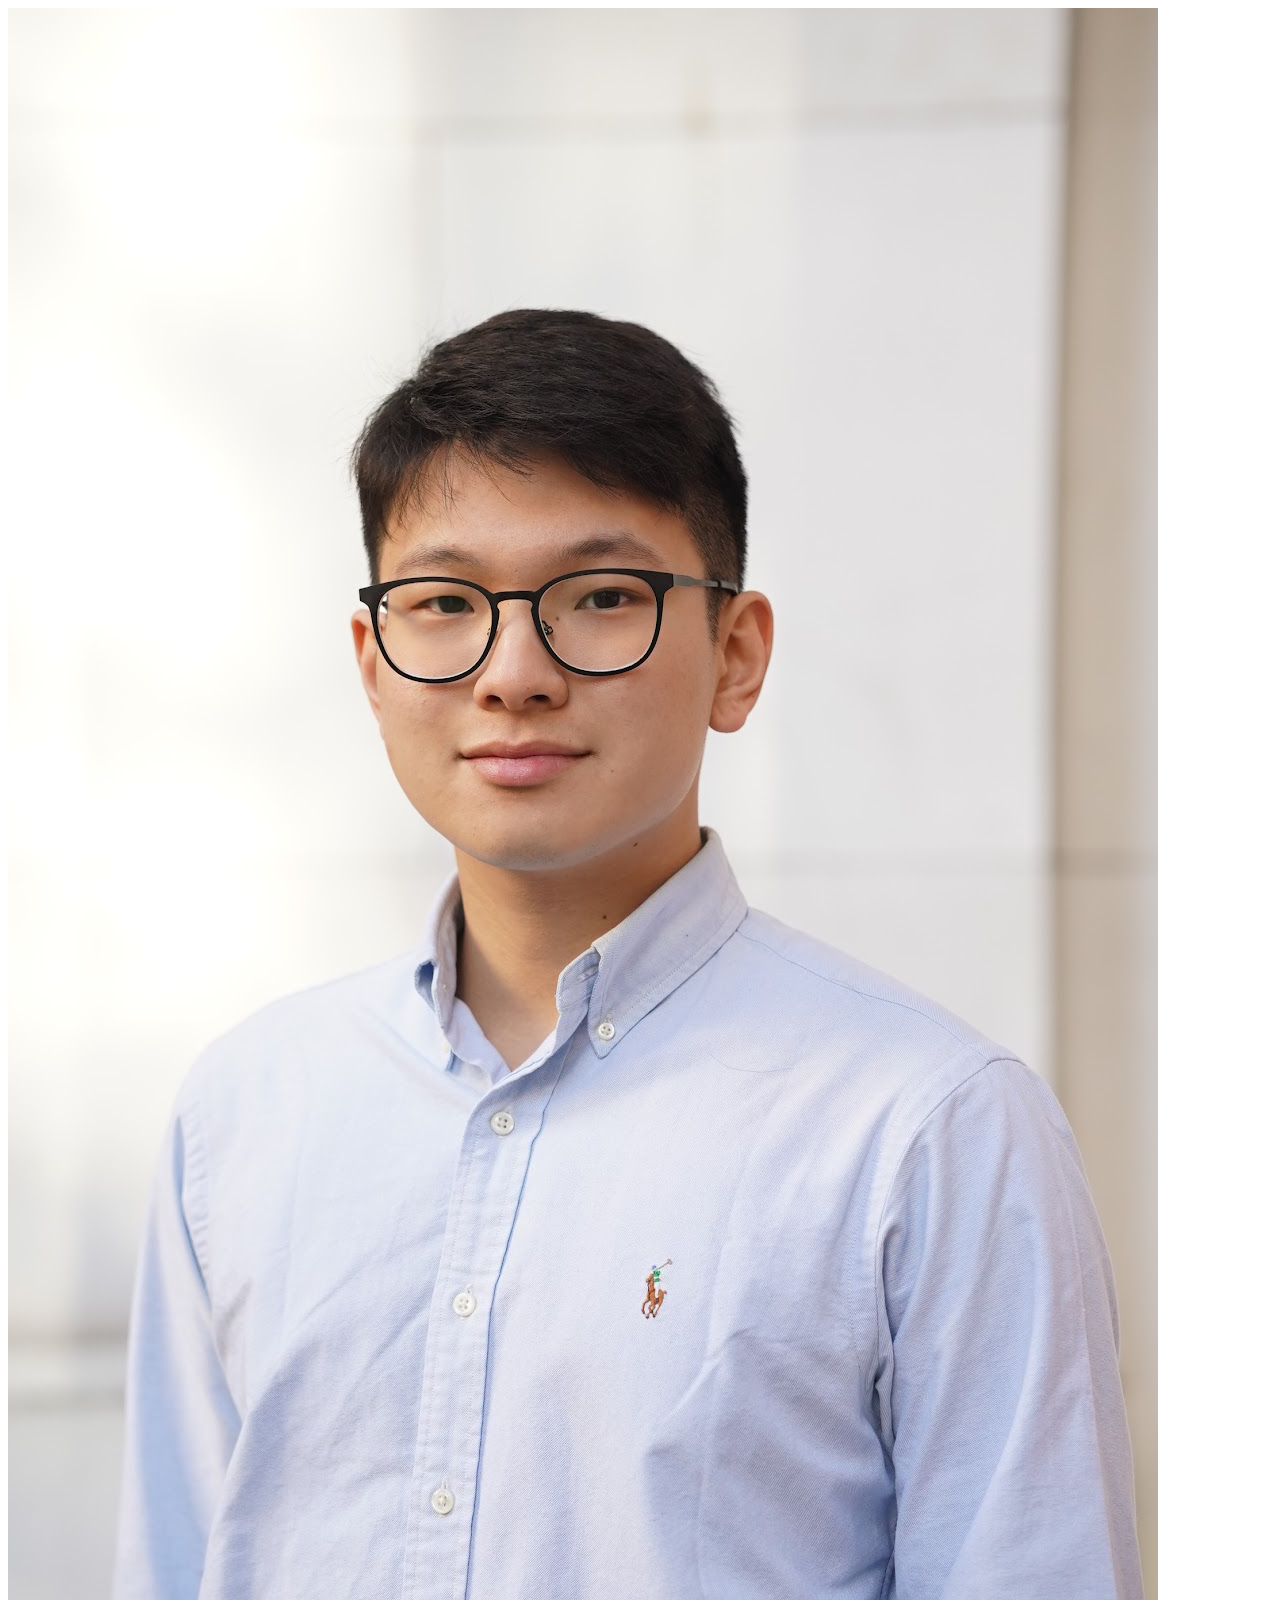
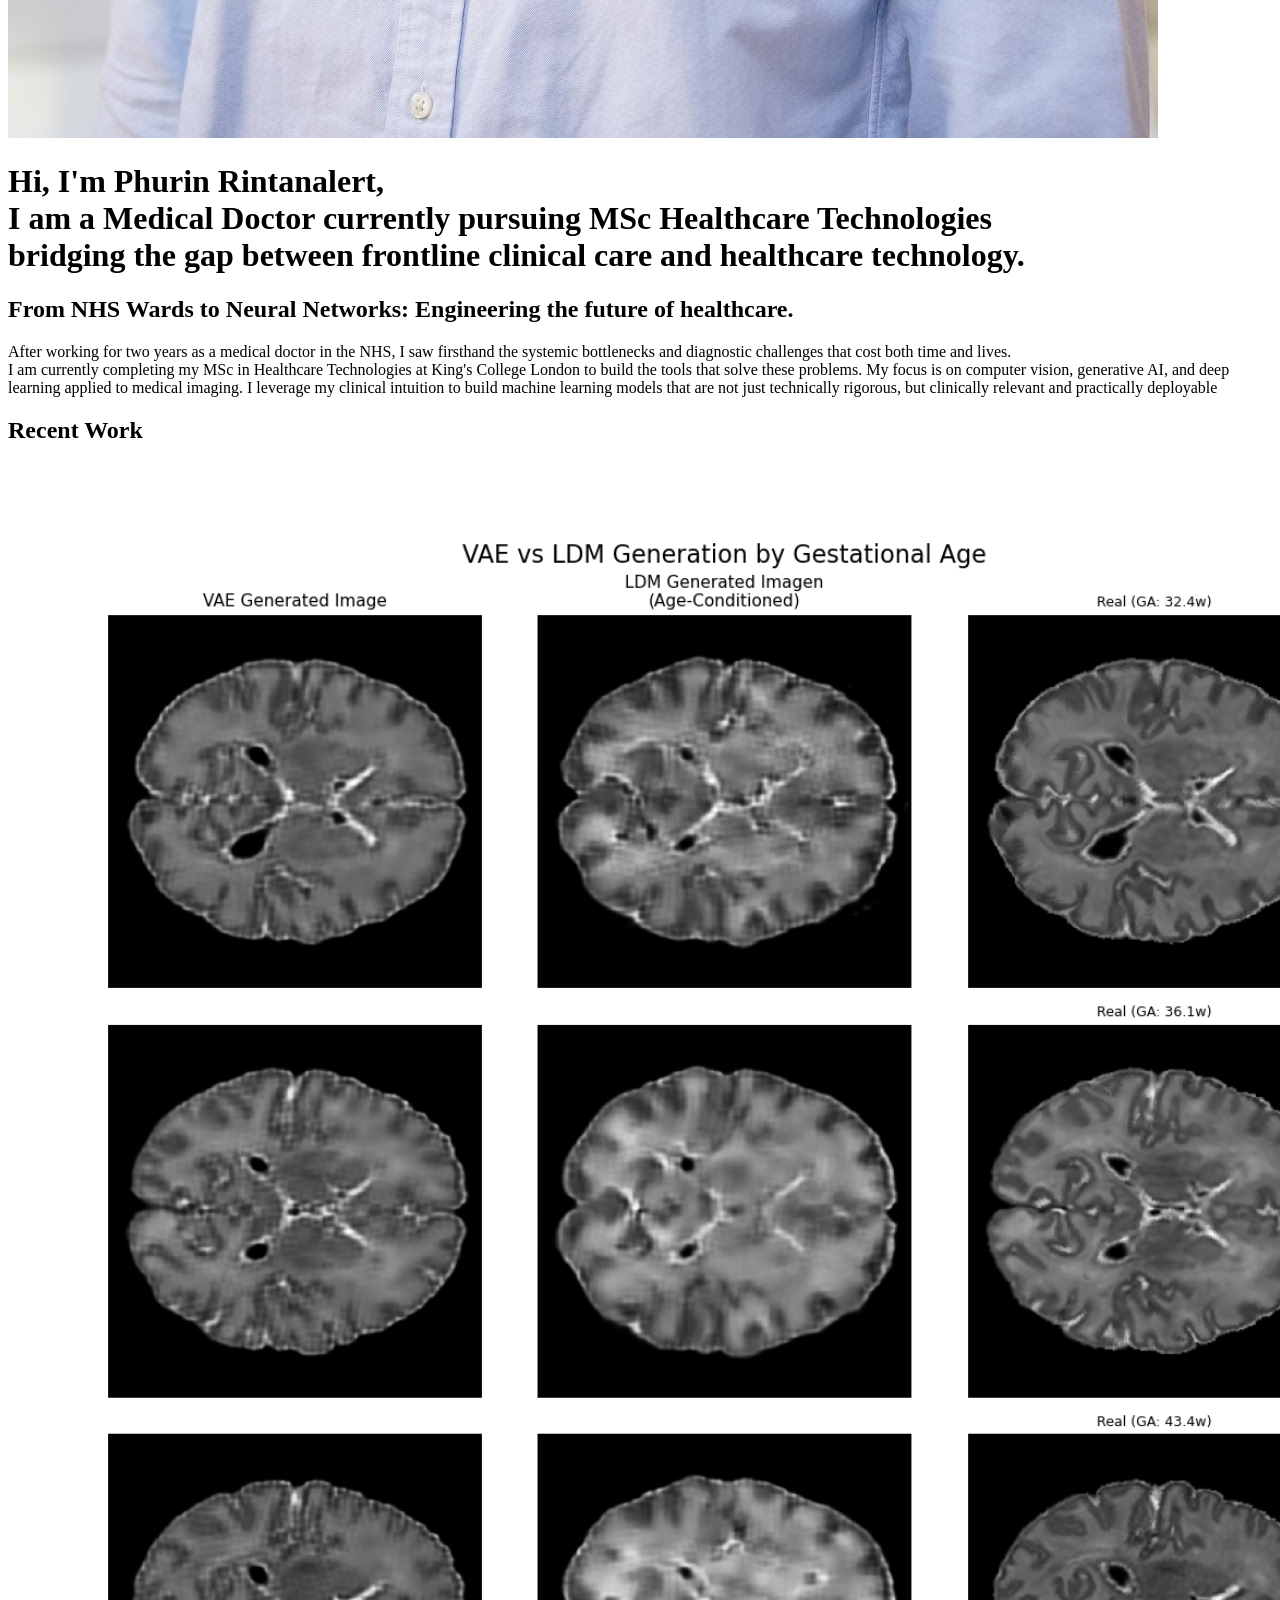
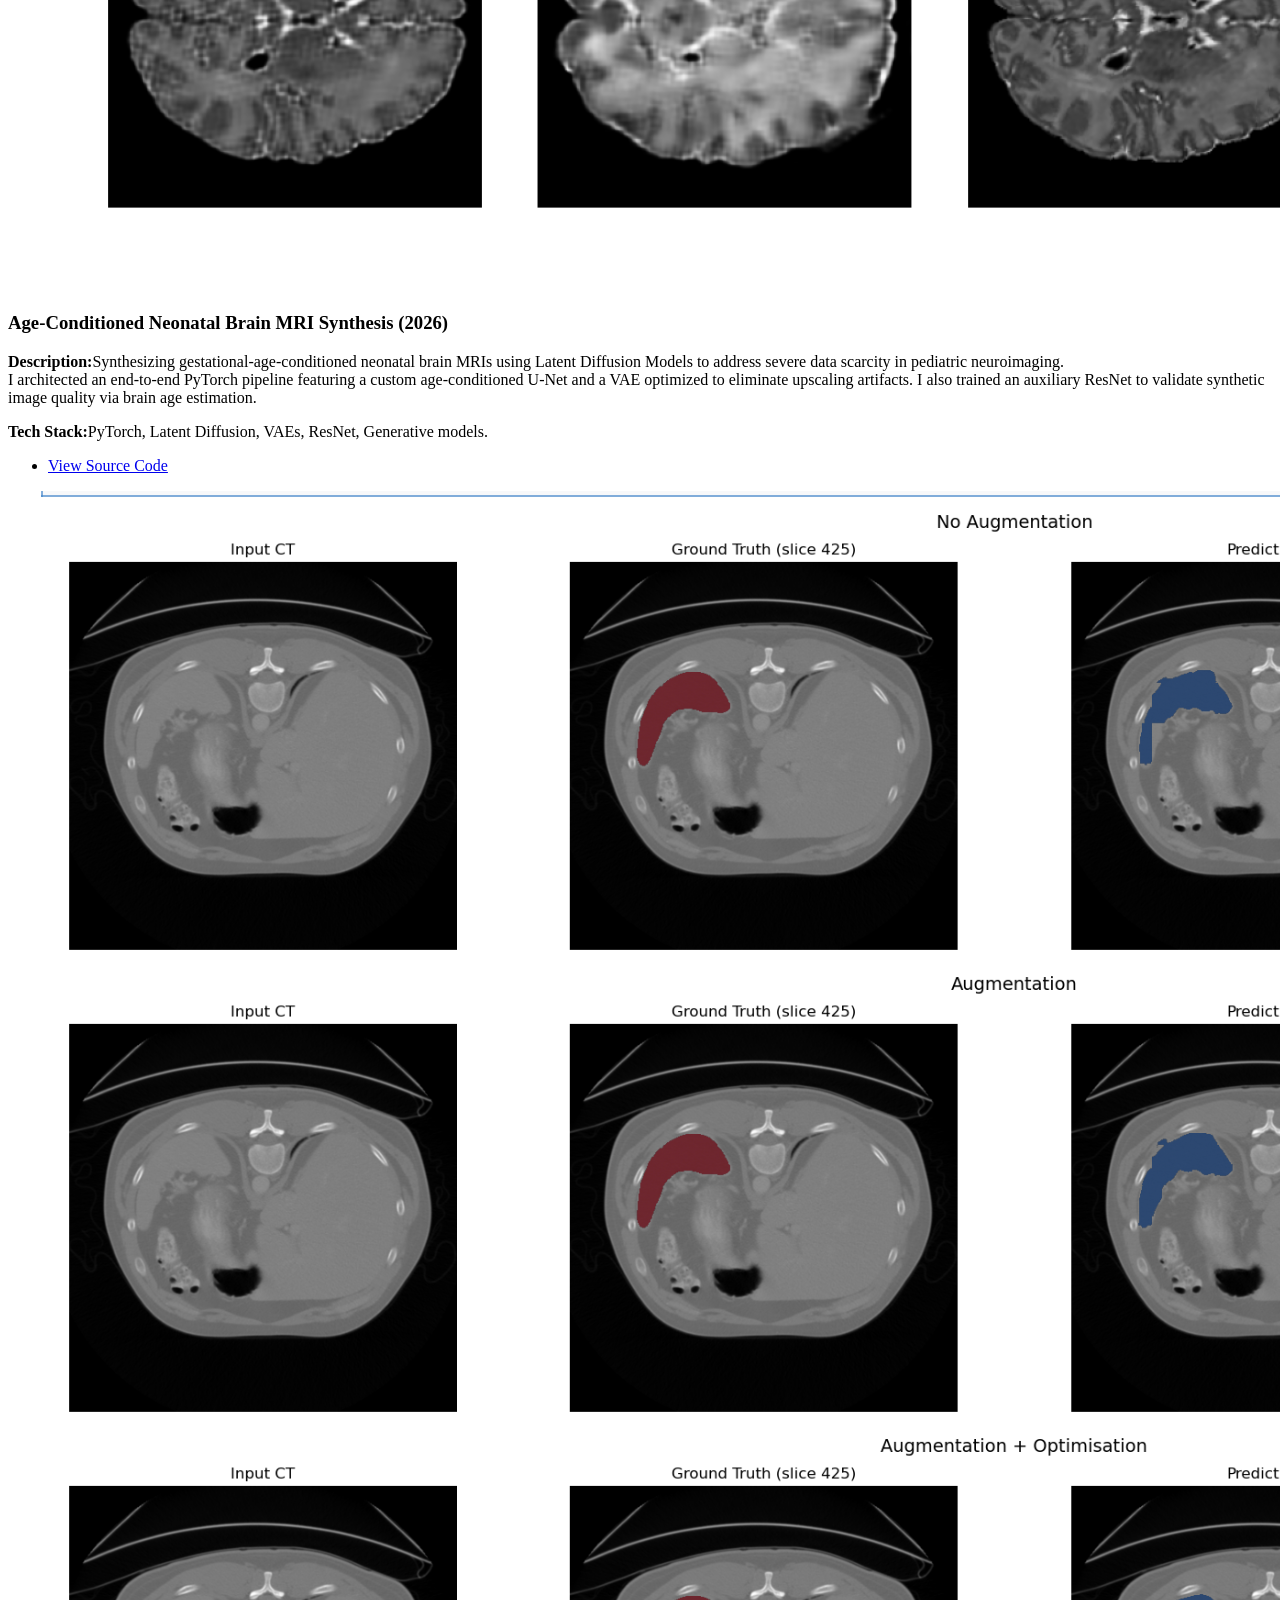
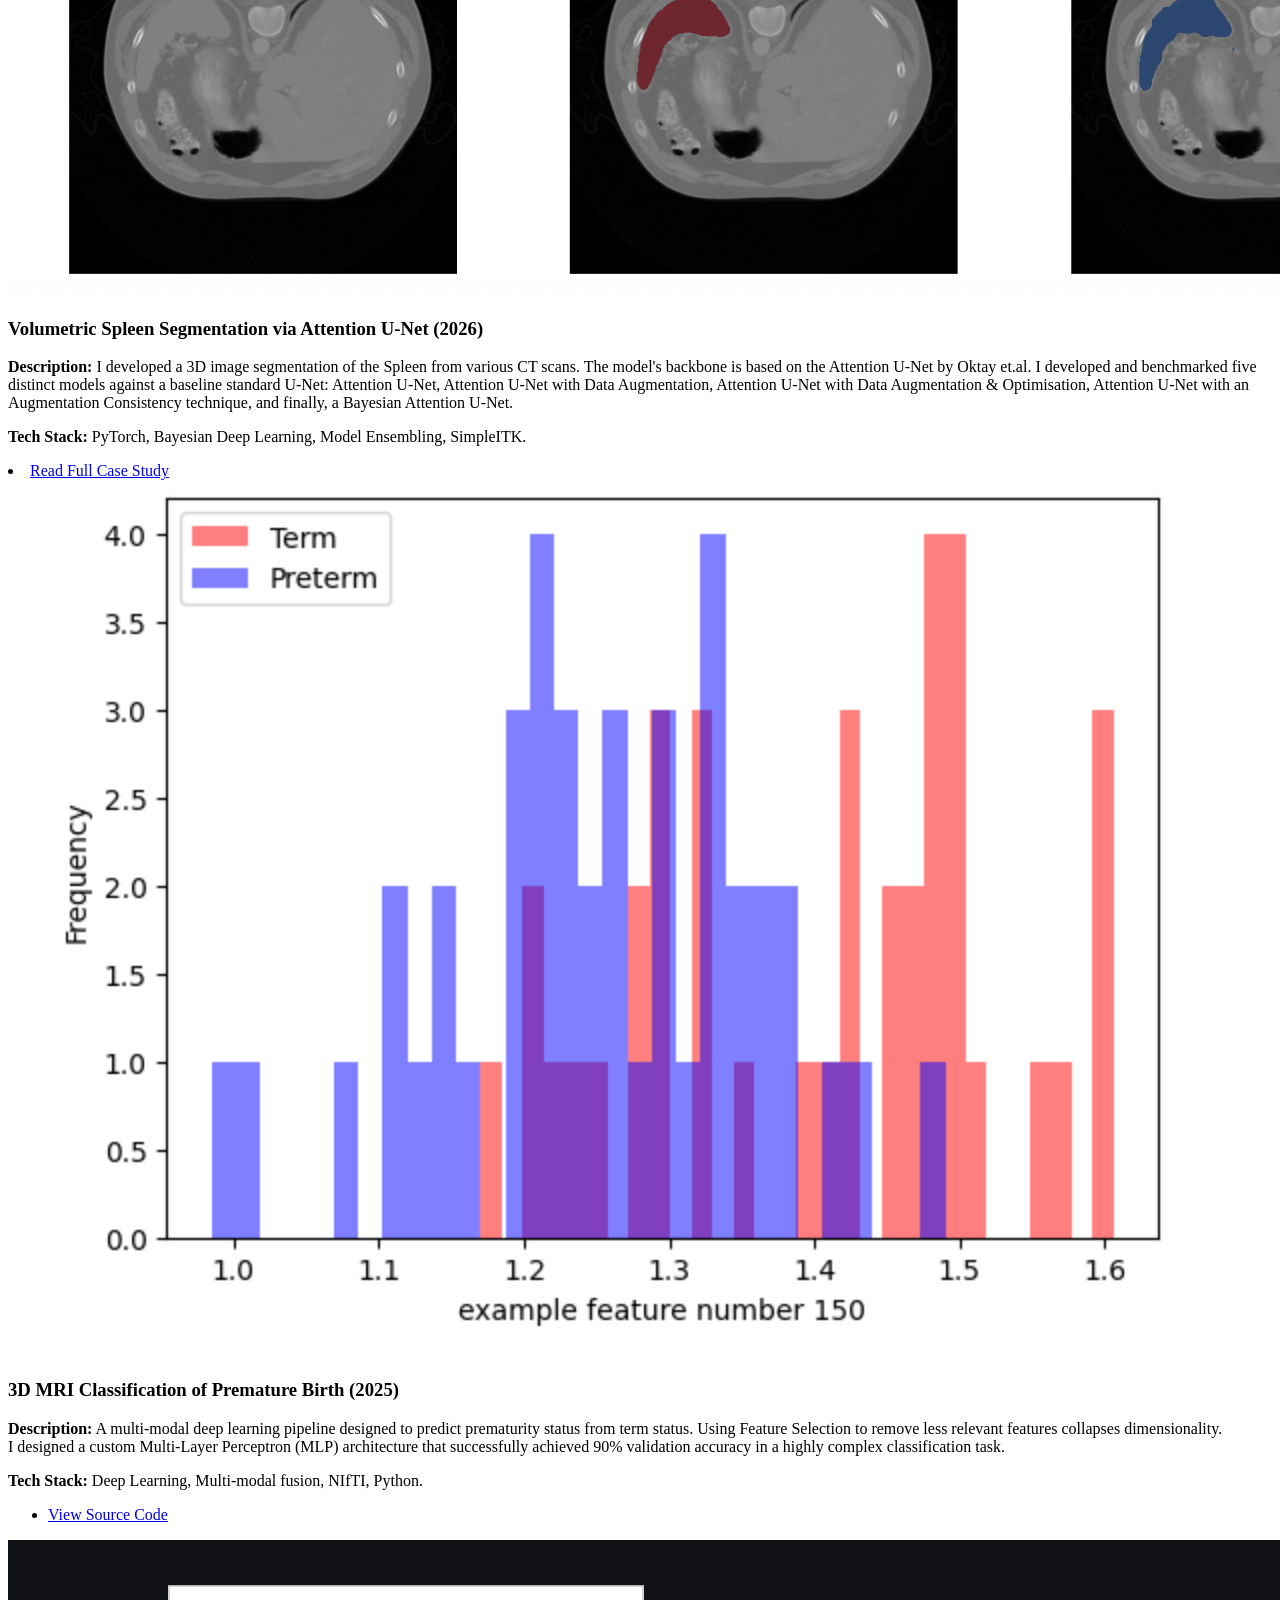
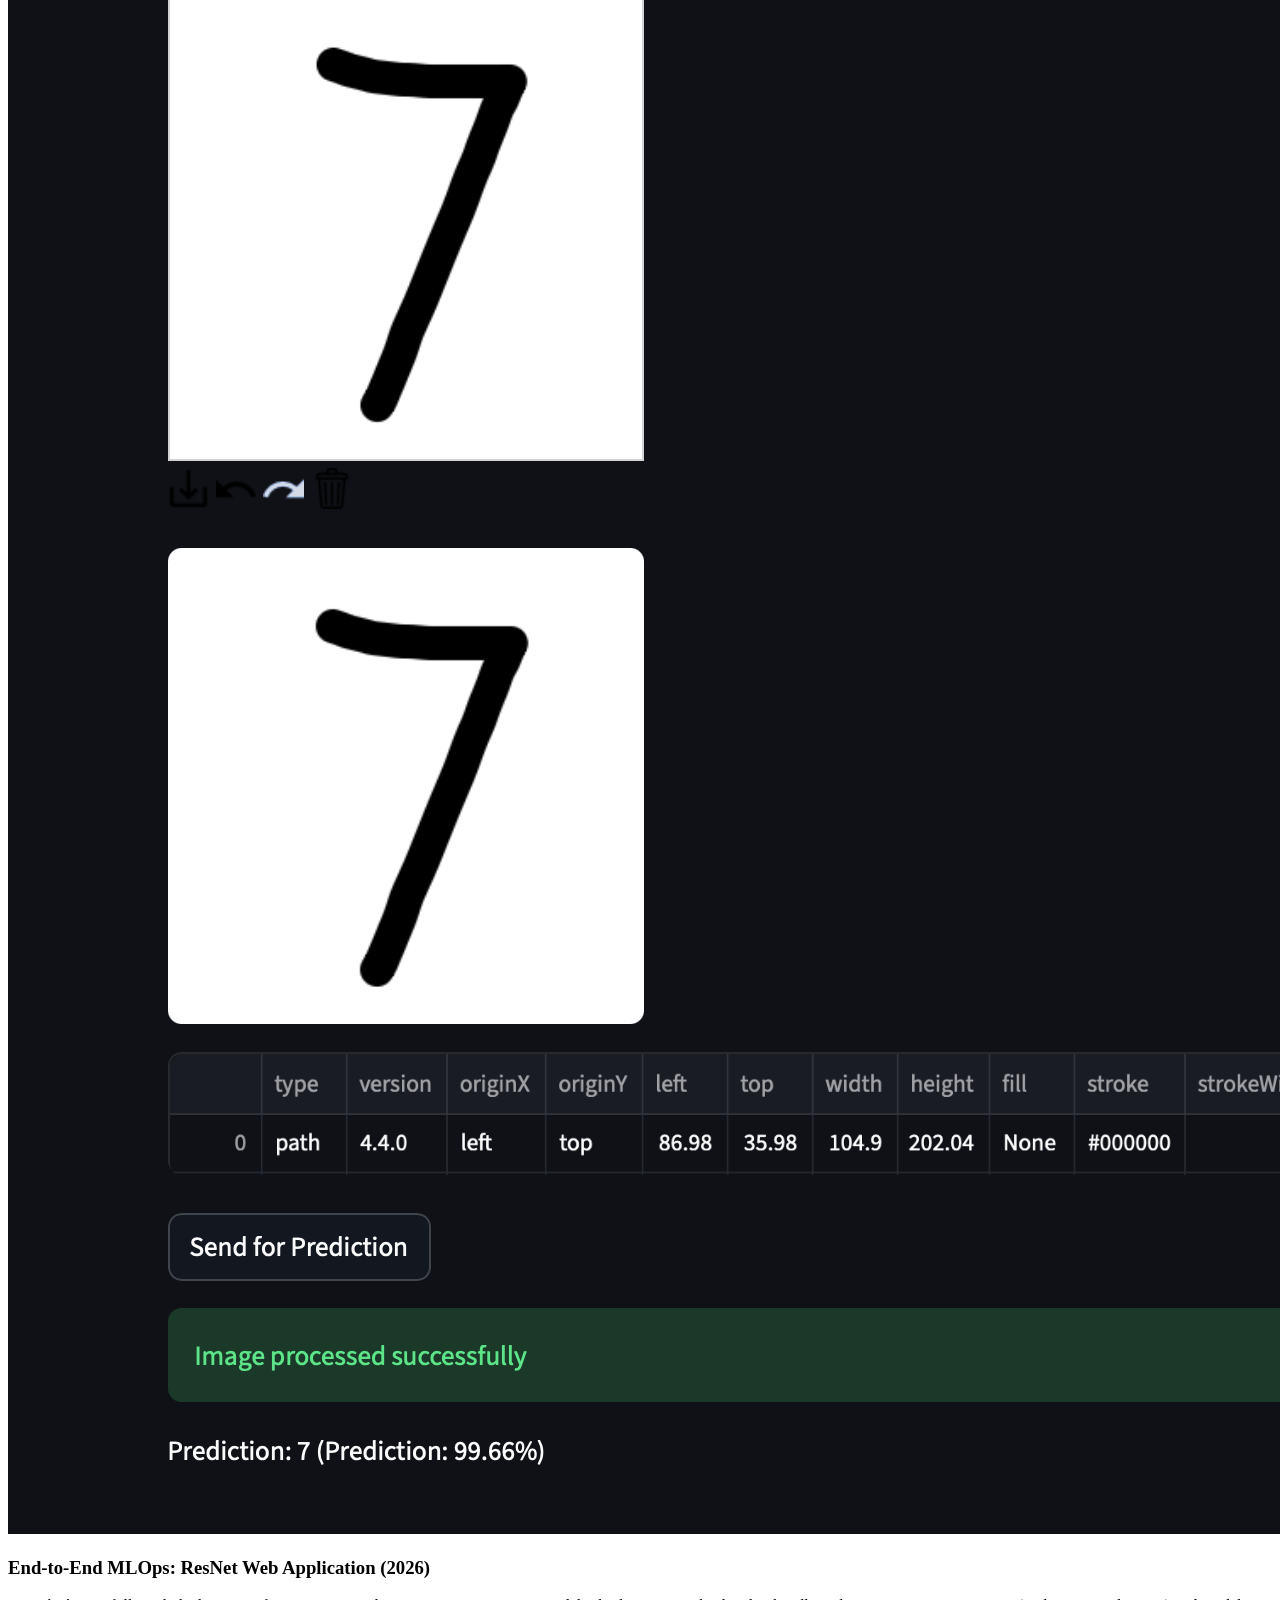
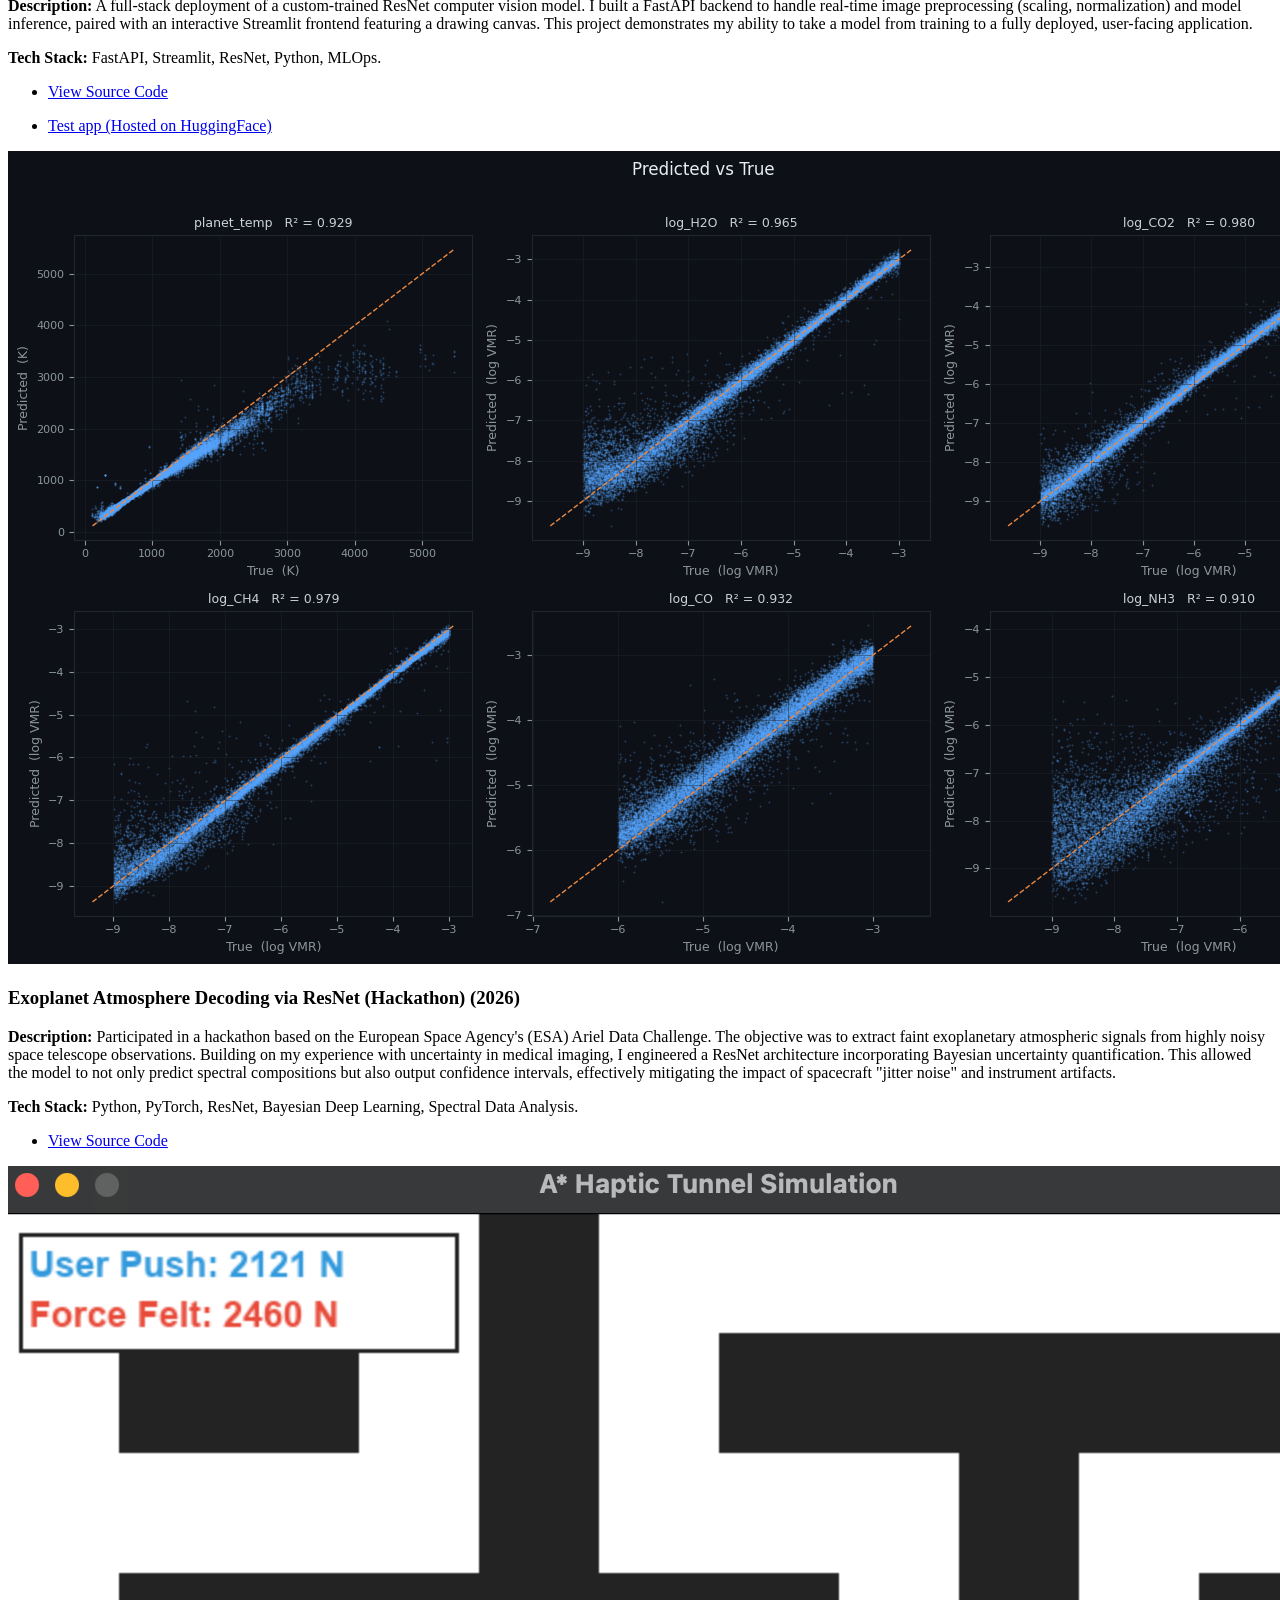
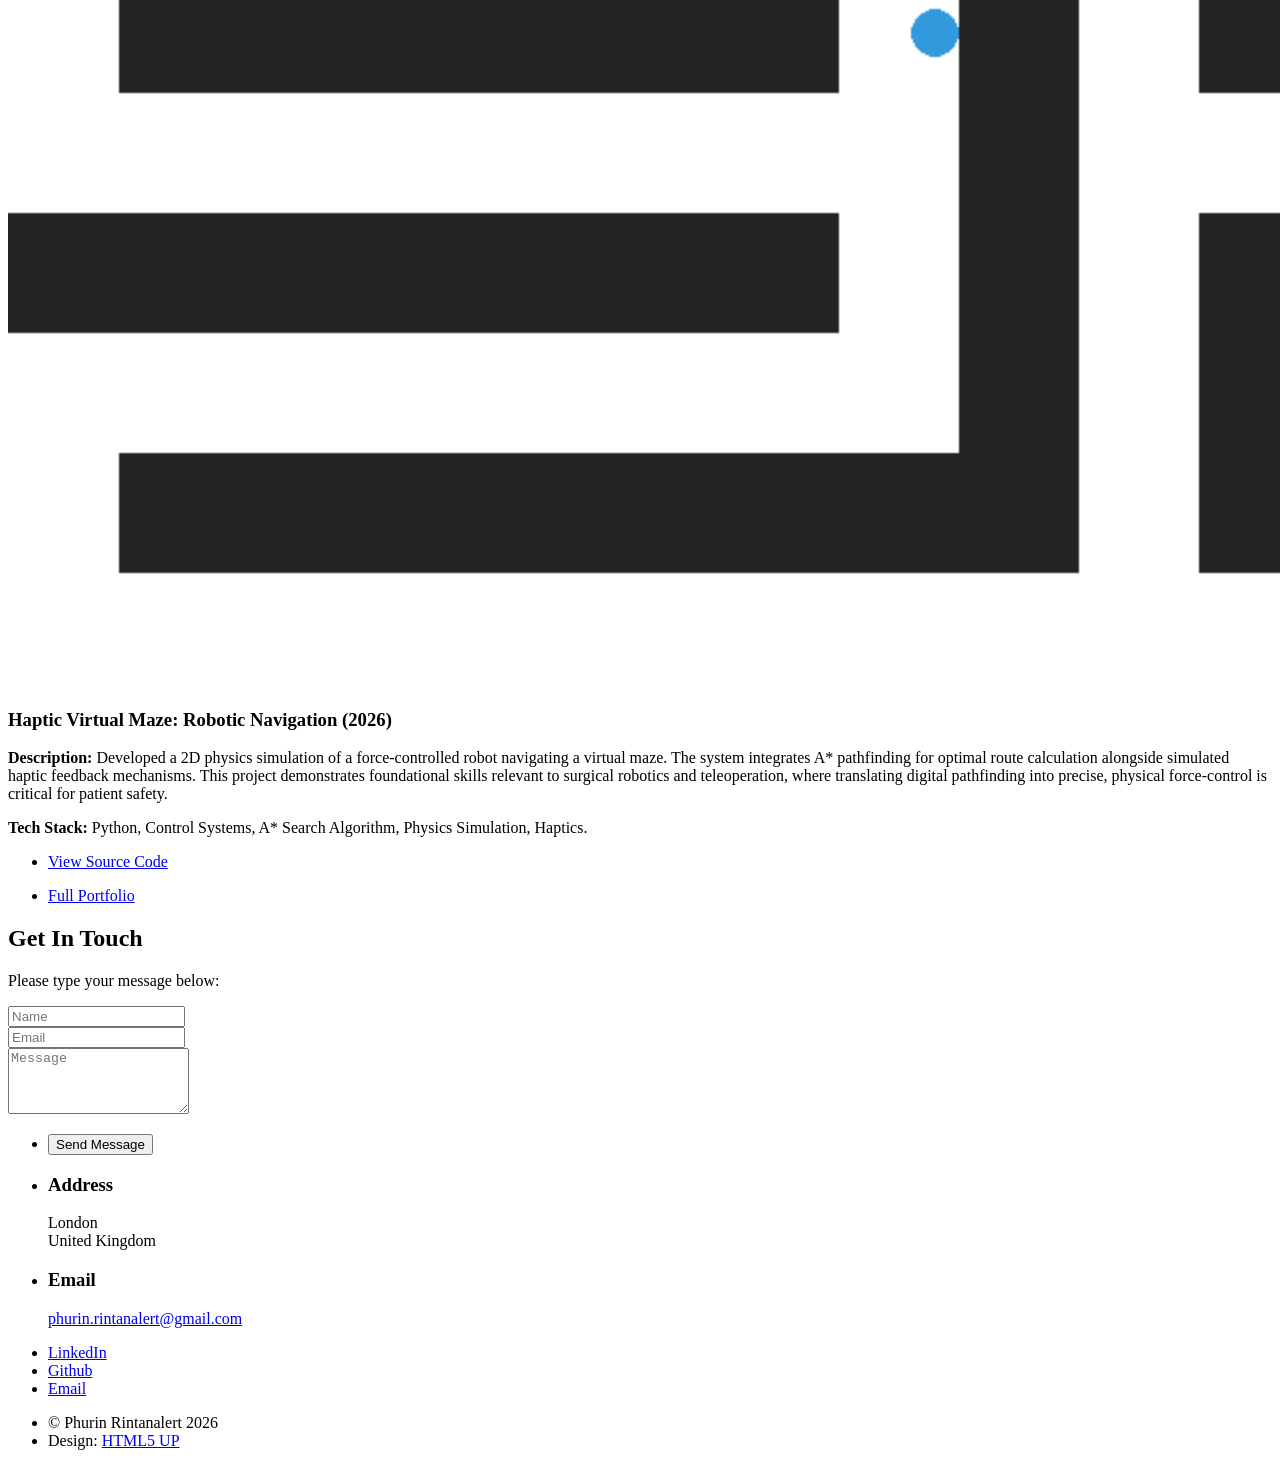
==== index.html @ 33b799fe "Update index.html" ====
<!DOCTYPE HTML>
<!--
	Strata by HTML5 UP
	html5up.net | @ajlkn
	Free for personal and commercial use under the CCA 3.0 license (html5up.net/license)
-->
<html>
	<head>
		<title>Strata by HTML5 UP</title>
		<meta charset="utf-8" />
		<meta name="viewport" content="width=device-width, initial-scale=1, user-scalable=no" />
		<link rel="stylesheet" href="assets/css/main.css" />
	</head>
	<body class="is-preload">

		<!-- Header -->
			<header id="header">
				<div class="inner">
					<a href="#" class="image avatar"><img src="images/phu_avatar.png" alt="" /></a>
					<h1><strong>Hi, I'm Phurin Rintanalert</strong>, <br />
					I am a Medical Doctor currently pursuing MSc Healthcare Technologies<br />
					bridging the gap between frontline clinical care and healthcare technology.</h1>
				</div>
			</header>

		<!-- Main -->
			<div id="main">

				<!-- One -->
					<section id="one">
						<header class="major">
							<h2>From NHS Wards to Neural Networks: Engineering the future of healthcare.</h2>
						</header>
						<p>After working for two years as a medical doctor in the NHS, I saw firsthand the systemic bottlenecks and diagnostic challenges that cost both time and lives. <br />
							I am currently completing my MSc in Healthcare Technologies at King's College London to build the tools that solve these problems. My focus is on computer vision, generative AI, and deep learning applied to medical imaging. I leverage my clinical intuition to build machine learning models that are not just technically rigorous, but clinically relevant and practically deployable</p>
						
						<!--
						<ul class="actions">
							<li><a href="#" class="button">Learn More</a></li>
						</ul>
						-->
					</section>

				<!-- Two -->
					<section id="two">
						<h2>Recent Work</h2>
							<div class="row">
							<article class="col-6 col-12-xsmall work-item">
								<a href="images/fulls/LDM.png" class="image fit thumb"><img src="images/thumbs/LDM.png" alt="" /></a>
								<h3>Age-Conditioned Neonatal Brain MRI Synthesis (2026) </h3>
								<p><strong>Description:</strong>Synthesizing gestational-age-conditioned neonatal brain MRIs using Latent Diffusion Models to address severe data scarcity in pediatric neuroimaging.</br>
									 I architected an end-to-end PyTorch pipeline featuring a custom age-conditioned U-Net and a VAE optimized to eliminate upscaling artifacts. I also trained an auxiliary ResNet to validate synthetic image quality via brain age estimation.</p>
								<p><strong>Tech Stack:</strong>PyTorch, Latent Diffusion, VAEs, ResNet, Generative models.</p>
    							<ul class="actions">
        							<li><a href="https://github.com/phurinrintanalert/Age-Conditioned-Brain-MRI-Synthesis-with-Latent-Diffusion-Models" target="_blank" class="button small">View Source Code</a></li>
    							</ul>				
							</article>
							<article class="col-6 col-12-xsmall work-item">
								<a href="images/fulls/Spleen.png" class="image fit thumb"><img src="images/thumbs/Spleen.png" alt="" /></a>
								<h3>Volumetric Spleen Segmentation via Attention U-Net (2026) </h3>
								<p><strong>Description:</strong> I developed a 3D image segmentation of the Spleen from various CT scans. The model's backbone is based on the Attention U-Net by Oktay et.al.  I developed and benchmarked five distinct models against a baseline standard U-Net: Attention U-Net, Attention U-Net with Data Augmentation, Attention U-Net with Data Augmentation & Optimisation, Attention U-Net with an Augmentation Consistency technique, and finally, a Bayesian Attention U-Net.</p>
								<p><strong>Tech Stack:</strong> PyTorch, Bayesian Deep Learning, Model Ensembling, SimpleITK.</p>
								<li><a href="Spleen_segmentation.html" class="button small">Read Full Case Study</a></li>
							</article>
							<article class="col-6 col-12-xsmall work-item">
								<a href="images/fulls/neonate.png" class="image fit thumb"><img src="images/thumbs/neonate.png" alt="" /></a>
								<h3>3D MRI Classification of Premature Birth (2025) </h3>
								<p><strong>Description:</strong> A multi-modal deep learning pipeline designed to predict prematurity status from term status. Using Feature Selection to remove less relevant features collapses dimensionality. </br>
									I designed a custom Multi-Layer Perceptron (MLP) architecture that successfully achieved 90% validation accuracy in a highly complex classification task.</p>
								<p><strong>Tech Stack:</strong> Deep Learning, Multi-modal fusion, NIfTI, Python.</p>
    							<ul class="actions">
        							<li><a href="https://github.com/phurinrintanalert/Premature-Term-Birth-Classification" target="_blank" class="button small">View Source Code</a></li>
    							</ul>
							</article>
							<article class="col-6 col-12-xsmall work-item">
								<a href="images/fulls/number.png" class="image fit thumb"><img src="images/thumbs/number.png" alt="" /></a>
								<h3>End-to-End MLOps: ResNet Web Application (2026) </h3>
								<p><strong>Description:</strong> A full-stack deployment of a custom-trained ResNet computer vision model. I built a FastAPI backend to handle real-time image preprocessing (scaling, normalization) and model </br>
									 inference, paired with an interactive Streamlit frontend featuring a drawing canvas. This project demonstrates my ability to take a model from training to a fully deployed, user-facing application.</p>
								<p> <strong>Tech Stack:</strong> FastAPI, Streamlit, ResNet, Python, MLOps. </p>
    							<ul class="actions">
        							<li><a href="https://github.com/phurinrintanalert/handwritten-digit-recogniser-resnet" target="_blank" class="button small">View Source Code</a></li>
    							</ul>

    							<ul class="actions">
        							<li><a href="https://huggingface.co/spaces/phurinrintanalert/handwritten-digit-recogniser-resnet" target="_blank" class="button small">Test app (Hosted on HuggingFace) </a></li>
    							</ul>						
							</article>
							<article class="col-6 col-12-xsmall work-item">
								<a href="images/fulls/astro.png" class="image fit thumb"><img src="images/thumbs/astro.png" alt="" /></a>
								<h3>Exoplanet Atmosphere Decoding via ResNet (Hackathon) (2026) </h3>
    							<p><strong>Description:</strong> Participated in a hackathon based on the European Space Agency's (ESA) Ariel Data Challenge. The objective was to extract faint exoplanetary atmospheric signals from highly noisy space telescope observations. Building on my experience with uncertainty in medical imaging, I engineered a ResNet architecture incorporating Bayesian uncertainty quantification. This allowed the model to not only predict spectral compositions but also output confidence intervals, effectively mitigating the impact of spacecraft "jitter noise" and instrument artifacts.</p>
    							<p><strong>Tech Stack:</strong> Python, PyTorch, ResNet, Bayesian Deep Learning, Spectral Data Analysis.</p>
    							<ul class="actions">
        							<li><a href="https://github.com/phurinrintanalert/Exoplanets-Ariel-Challenge-Resnet-With-Uncertainty" target="_blank" class="button small">View Source Code</a></li>
								</ul>
							</article>
							<article class="col-6 col-12-xsmall work-item">
								<a href="images/fulls/maze.png" class="image fit thumb"><img src="images/thumbs/maze.png" alt="" /></a>
								<h3>Haptic Virtual Maze: Robotic Navigation (2026) </h3>
   								<p><strong>Description:</strong> Developed a 2D physics simulation of a force-controlled robot navigating a virtual maze. The system integrates A* pathfinding for optimal route calculation alongside simulated haptic feedback mechanisms. This project demonstrates foundational skills relevant to surgical robotics and teleoperation, where translating digital pathfinding into precise, physical force-control is critical for patient safety.</p>
    							<p><strong>Tech Stack:</strong> Python, Control Systems, A* Search Algorithm, Physics Simulation, Haptics.</p>
    							<ul class="actions">
        							<li><a href="https://github.com/phurinrintanalert/haptic-virtual-maze" target="_blank" class="button small">View Source Code</a></li>
    							</ul>
							</article>
						</div>
						<ul class="actions">
							<li><a href="https://github.com/phurinrintanalert" class="button">Full Portfolio</a></li>
						</ul>
					</section>

				<!-- Three -->
					<section id="three">
						<h2>Get In Touch</h2>
						<p>Please type your message below: </p>
						<div class="row">
							<div class="col-8 col-12-small">
								<form method="post" action="https://formspree.io/f/xnjoyznq">
									<div class="row gtr-uniform gtr-50">
										<div class="col-6 col-12-xsmall"><input type="text" name="name" id="name" placeholder="Name" /></div>
										<div class="col-6 col-12-xsmall"><input type="email" name="email" id="email" placeholder="Email" /></div>
										<div class="col-12"><textarea name="message" id="message" placeholder="Message" rows="4"></textarea></div>
									</div>
									<ul class="actions">
										<li><input type="submit" value="Send Message" /></li>
									</ul>
									</form>
							</div> 
							<div class="col-4 col-12-small">
								<ul class="labeled-icons">
									<li>
										<h3 class="icon solid fa-home"><span class="label">Address</span></h3>
										London<br />
										United Kingdom
									</li>

									<li>
										<h3 class="icon solid fa-envelope"><span class="label">Email</span></h3>
										<a href="#">phurin.rintanalert@gmail.com</a>
									</li>
								</ul>
							</div>
						</div>
					</section>

				<!-- Four -->
				<!--
					<section id="four">
						<h2>Elements</h2>

						<section>
							<h4>Text</h4>
							<p>This is <b>bold</b> and this is <strong>strong</strong>. This is <i>italic</i> and this is <em>emphasized</em>.
							This is <sup>superscript</sup> text and this is <sub>subscript</sub> text.
							This is <u>underlined</u> and this is code: <code>for (;;) { ... }</code>. Finally, <a href="#">this is a link</a>.</p>
							<hr />
							<header>
								<h4>Heading with a Subtitle</h4>
								<p>Lorem ipsum dolor sit amet nullam id egestas urna aliquam</p>
							</header>
							<p>Nunc lacinia ante nunc ac lobortis. Interdum adipiscing gravida odio porttitor sem non mi integer non faucibus ornare mi ut ante amet placerat aliquet. Volutpat eu sed ante lacinia sapien lorem accumsan varius montes viverra nibh in adipiscing blandit tempus accumsan.</p>
							<header>
								<h5>Heading with a Subtitle</h5>
								<p>Lorem ipsum dolor sit amet nullam id egestas urna aliquam</p>
							</header>
							<p>Nunc lacinia ante nunc ac lobortis. Interdum adipiscing gravida odio porttitor sem non mi integer non faucibus ornare mi ut ante amet placerat aliquet. Volutpat eu sed ante lacinia sapien lorem accumsan varius montes viverra nibh in adipiscing blandit tempus accumsan.</p>
							<hr />
							<h2>Heading Level 2</h2>
							<h3>Heading Level 3</h3>
							<h4>Heading Level 4</h4>
							<h5>Heading Level 5</h5>
							<h6>Heading Level 6</h6>
							<hr />
							<h5>Blockquote</h5>
							<blockquote>Fringilla nisl. Donec accumsan interdum nisi, quis tincidunt felis sagittis eget tempus euismod. Vestibulum ante ipsum primis in faucibus vestibulum. Blandit adipiscing eu felis iaculis volutpat ac adipiscing accumsan faucibus. Vestibulum ante ipsum primis in faucibus lorem ipsum dolor sit amet nullam adipiscing eu felis.</blockquote>
							<h5>Preformatted</h5>
							<pre><code>i = 0;

while (!deck.isInOrder()) {
print 'Iteration ' + i;
deck.shuffle();
i++;
}

print 'It took ' + i + ' iterations to sort the deck.';</code></pre>
						</section>

						<section>
							<h4>Lists</h4>
							<div class="row">
								<div class="col-6 col-12-xsmall">
									<h5>Unordered</h5>
									<ul>
										<li>Dolor pulvinar etiam magna etiam.</li>
										<li>Sagittis adipiscing lorem eleifend.</li>
										<li>Felis enim feugiat dolore viverra.</li>
									</ul>
									<h5>Alternate</h5>
									<ul class="alt">
										<li>Dolor pulvinar etiam magna etiam.</li>
										<li>Sagittis adipiscing lorem eleifend.</li>
										<li>Felis enim feugiat dolore viverra.</li>
									</ul>
								</div>
								<div class="col-6 col-12-xsmall">
									<h5>Ordered</h5>
									<ol>
										<li>Dolor pulvinar etiam magna etiam.</li>
										<li>Etiam vel felis at lorem sed viverra.</li>
										<li>Felis enim feugiat dolore viverra.</li>
										<li>Dolor pulvinar etiam magna etiam.</li>
										<li>Etiam vel felis at lorem sed viverra.</li>
										<li>Felis enim feugiat dolore viverra.</li>
									</ol>
									<h5>Icons</h5>
									<ul class="icons">
										<li><a href="#" class="icon brands fa-twitter"><span class="label">Twitter</span></a></li>
										<li><a href="#" class="icon brands fa-facebook-f"><span class="label">Facebook</span></a></li>
										<li><a href="#" class="icon brands fa-instagram"><span class="label">Instagram</span></a></li>
										<li><a href="#" class="icon brands fa-github"><span class="label">Github</span></a></li>
										<li><a href="#" class="icon brands fa-dribbble"><span class="label">Dribbble</span></a></li>
										<li><a href="#" class="icon brands fa-tumblr"><span class="label">Tumblr</span></a></li>
									</ul>
								</div>
							</div>
							<h5>Actions</h5>
							<ul class="actions">
								<li><a href="#" class="button primary">Default</a></li>
								<li><a href="#" class="button">Default</a></li>
							</ul>
							<ul class="actions small">
								<li><a href="#" class="button primary small">Small</a></li>
								<li><a href="#" class="button small">Small</a></li>
							</ul>
							<div class="row">
								<div class="col-6 col-12-small">
									<ul class="actions stacked">
										<li><a href="#" class="button primary">Default</a></li>
										<li><a href="#" class="button">Default</a></li>
									</ul>
								</div>
								<div class="col-6 col-12-small">
									<ul class="actions stacked">
										<li><a href="#" class="button primary small">Small</a></li>
										<li><a href="#" class="button small">Small</a></li>
									</ul>
								</div>
								<div class="col-6 col-12-small">
									<ul class="actions stacked">
										<li><a href="#" class="button primary fit">Default</a></li>
										<li><a href="#" class="button fit">Default</a></li>
									</ul>
								</div>
								<div class="col-6 col-12-small">
									<ul class="actions stacked">
										<li><a href="#" class="button primary small fit">Small</a></li>
										<li><a href="#" class="button small fit">Small</a></li>
									</ul>
								</div>
							</div>
						</section>

						<section>
							<h4>Table</h4>
							<h5>Default</h5>
							<div class="table-wrapper">
								<table>
									<thead>
										<tr>
											<th>Name</th>
											<th>Description</th>
											<th>Price</th>
										</tr>
									</thead>
									<tbody>
										<tr>
											<td>Item One</td>
											<td>Ante turpis integer aliquet porttitor.</td>
											<td>29.99</td>
										</tr>
										<tr>
											<td>Item Two</td>
											<td>Vis ac commodo adipiscing arcu aliquet.</td>
											<td>19.99</td>
										</tr>
										<tr>
											<td>Item Three</td>
											<td> Morbi faucibus arcu accumsan lorem.</td>
											<td>29.99</td>
										</tr>
										<tr>
											<td>Item Four</td>
											<td>Vitae integer tempus condimentum.</td>
											<td>19.99</td>
										</tr>
										<tr>
											<td>Item Five</td>
											<td>Ante turpis integer aliquet porttitor.</td>
											<td>29.99</td>
										</tr>
									</tbody>
									<tfoot>
										<tr>
											<td colspan="2"></td>
											<td>100.00</td>
										</tr>
									</tfoot>
								</table>
							</div>

							<h5>Alternate</h5>
							<div class="table-wrapper">
								<table class="alt">
									<thead>
										<tr>
											<th>Name</th>
											<th>Description</th>
											<th>Price</th>
										</tr>
									</thead>
									<tbody>
										<tr>
											<td>Item One</td>
											<td>Ante turpis integer aliquet porttitor.</td>
											<td>29.99</td>
										</tr>
										<tr>
											<td>Item Two</td>
											<td>Vis ac commodo adipiscing arcu aliquet.</td>
											<td>19.99</td>
										</tr>
										<tr>
											<td>Item Three</td>
											<td> Morbi faucibus arcu accumsan lorem.</td>
											<td>29.99</td>
										</tr>
										<tr>
											<td>Item Four</td>
											<td>Vitae integer tempus condimentum.</td>
											<td>19.99</td>
										</tr>
										<tr>
											<td>Item Five</td>
											<td>Ante turpis integer aliquet porttitor.</td>
											<td>29.99</td>
										</tr>
									</tbody>
									<tfoot>
										<tr>
											<td colspan="2"></td>
											<td>100.00</td>
										</tr>
									</tfoot>
								</table>
							</div>
						</section>

						<section>
							<h4>Buttons</h4>
							<ul class="actions">
								<li><a href="#" class="button primary">Primary</a></li>
								<li><a href="#" class="button">Default</a></li>
							</ul>
							<ul class="actions">
								<li><a href="#" class="button large">Large</a></li>
								<li><a href="#" class="button">Default</a></li>
								<li><a href="#" class="button small">Small</a></li>
							</ul>
							<ul class="actions fit">
								<li><a href="#" class="button primary fit">Fit</a></li>
								<li><a href="#" class="button fit">Fit</a></li>
							</ul>
							<ul class="actions fit small">
								<li><a href="#" class="button primary fit small">Fit + Small</a></li>
								<li><a href="#" class="button fit small">Fit + Small</a></li>
							</ul>
							<ul class="actions">
								<li><a href="#" class="button primary icon solid fa-download">Icon</a></li>
								<li><a href="#" class="button icon solid fa-download">Icon</a></li>
							</ul>
							<ul class="actions">
								<li><span class="button primary disabled">Primary</span></li>
								<li><span class="button disabled">Default</span></li>
							</ul>
						</section>

						<section>
							<h4>Form</h4>
							<form method="post" action="#">
								<div class="row gtr-uniform gtr-50">
									<div class="col-6 col-12-xsmall">
										<input type="text" name="demo-name" id="demo-name" value="" placeholder="Name" />
									</div>
									<div class="col-6 col-12-xsmall">
										<input type="email" name="demo-email" id="demo-email" value="" placeholder="Email" />
									</div>
									<div class="col-12">
										<select name="demo-category" id="demo-category">
											<option value="">- Category -</option>
											<option value="1">Manufacturing</option>
											<option value="1">Shipping</option>
											<option value="1">Administration</option>
											<option value="1">Human Resources</option>
										</select>
									</div>
									<div class="col-4 col-12-small">
										<input type="radio" id="demo-priority-low" name="demo-priority" checked>
										<label for="demo-priority-low">Low Priority</label>
									</div>
									<div class="col-4 col-12-small">
										<input type="radio" id="demo-priority-normal" name="demo-priority">
										<label for="demo-priority-normal">Normal Priority</label>
									</div>
									<div class="col-4 col-12-small">
										<input type="radio" id="demo-priority-high" name="demo-priority">
										<label for="demo-priority-high">High Priority</label>
									</div>
									<div class="col-6 col-12-small">
										<input type="checkbox" id="demo-copy" name="demo-copy">
										<label for="demo-copy">Email me a copy of this message</label>
									</div>
									<div class="col-6 col-12-small">
										<input type="checkbox" id="demo-human" name="demo-human" checked>
										<label for="demo-human">I am a human and not a robot</label>
									</div>
									<div class="col-12">
										<textarea name="demo-message" id="demo-message" placeholder="Enter your message" rows="6"></textarea>
									</div>
									<div class="col-12">
										<ul class="actions">
											<li><input type="submit" value="Send Message" class="primary" /></li>
											<li><input type="reset" value="Reset" /></li>
										</ul>
									</div>
								</div>
							</form>
						</section>

						<section>
							<h4>Image</h4>
							<h5>Fit</h5>
							<div class="box alt">
								<div class="row gtr-50 gtr-uniform">
									<div class="col-12"><span class="image fit"><img src="images/fulls/05.jpg" alt="" /></span></div>
									<div class="col-4"><span class="image fit"><img src="images/thumbs/01.jpg" alt="" /></span></div>
									<div class="col-4"><span class="image fit"><img src="images/thumbs/02.jpg" alt="" /></span></div>
									<div class="col-4"><span class="image fit"><img src="images/thumbs/03.jpg" alt="" /></span></div>
									<div class="col-4"><span class="image fit"><img src="images/thumbs/04.jpg" alt="" /></span></div>
									<div class="col-4"><span class="image fit"><img src="images/thumbs/05.jpg" alt="" /></span></div>
									<div class="col-4"><span class="image fit"><img src="images/thumbs/06.jpg" alt="" /></span></div>
									<div class="col-4"><span class="image fit"><img src="images/thumbs/03.jpg" alt="" /></span></div>
									<div class="col-4"><span class="image fit"><img src="images/thumbs/02.jpg" alt="" /></span></div>
									<div class="col-4"><span class="image fit"><img src="images/thumbs/01.jpg" alt="" /></span></div>
								</div>
							</div>
							<h5>Left &amp; Right</h5>
							<p><span class="image left"><img src="images/avatar.jpg" alt="" /></span>Fringilla nisl. Donec accumsan interdum nisi, quis tincidunt felis sagittis eget. tempus euismod. Vestibulum ante ipsum primis in faucibus vestibulum. Blandit adipiscing eu felis iaculis volutpat ac adipiscing accumsan eu faucibus. Integer ac pellentesque praesent tincidunt felis sagittis eget. tempus euismod. Vestibulum ante ipsum primis in faucibus vestibulum. Blandit adipiscing eu felis iaculis volutpat ac adipiscing accumsan eu faucibus. Integer ac pellentesque praesent. Donec accumsan interdum nisi, quis tincidunt felis sagittis eget. tempus euismod. Vestibulum ante ipsum primis in faucibus vestibulum. Blandit adipiscing eu felis iaculis volutpat ac adipiscing accumsan eu faucibus. Integer ac pellentesque praesent tincidunt felis sagittis eget. tempus euismod. Vestibulum ante ipsum primis in faucibus vestibulum. Blandit adipiscing eu felis iaculis volutpat ac adipiscing accumsan eu faucibus. Integer ac pellentesque praesent.</p>
							<p><span class="image right"><img src="images/avatar.jpg" alt="" /></span>Fringilla nisl. Donec accumsan interdum nisi, quis tincidunt felis sagittis eget. tempus euismod. Vestibulum ante ipsum primis in faucibus vestibulum. Blandit adipiscing eu felis iaculis volutpat ac adipiscing accumsan eu faucibus. Integer ac pellentesque praesent tincidunt felis sagittis eget. tempus euismod. Vestibulum ante ipsum primis in faucibus vestibulum. Blandit adipiscing eu felis iaculis volutpat ac adipiscing accumsan eu faucibus. Integer ac pellentesque praesent. Donec accumsan interdum nisi, quis tincidunt felis sagittis eget. tempus euismod. Vestibulum ante ipsum primis in faucibus vestibulum. Blandit adipiscing eu felis iaculis volutpat ac adipiscing accumsan eu faucibus. Integer ac pellentesque praesent tincidunt felis sagittis eget. tempus euismod. Vestibulum ante ipsum primis in faucibus vestibulum. Blandit adipiscing eu felis iaculis volutpat ac adipiscing accumsan eu faucibus. Integer ac pellentesque praesent.</p>
						</section>

					</section>
				-->

			</div>

		<!-- Footer -->
			<footer id="footer">
				<div class="inner">
					<ul class="icons">
						<li><a href="https://www.linkedin.com/in/phurin-rintanalert/" class="icon brands fa-linkedin"><span class="label">LinkedIn</span></a></li>
						<li><a href="https://github.com/phurinrintanalert" class="icon brands fa-github"><span class="label">Github</span></a></li>
						<li><a href="mailto:phurin.rintanalert@gmail.com" class="icon solid fa-envelope"><span class="label">Email</span></a></li>
					</ul>
					<ul class="copyright">
						<li>&copy; Phurin Rintanalert 2026 </li><li>Design: <a href="http://html5up.net">HTML5 UP</a></li>
					</ul>
				</div>
			</footer>

		<!-- Scripts -->
			<script src="assets/js/jquery.min.js"></script>
			<script src="assets/js/jquery.poptrox.min.js"></script>
			<script src="assets/js/browser.min.js"></script>
			<script src="assets/js/breakpoints.min.js"></script>
			<script src="assets/js/util.js"></script>
			<script src="assets/js/main.js"></script>

	</body>
</html>
---- assets/css/main.css ----
@import url("fontawesome-all.min.css");
@import url("https://fonts.googleapis.com/css?family=Source+Sans+Pro:400,400italic");

/*
	Strata by HTML5 UP
	html5up.net | @ajlkn
	Free for personal and commercial use under the CCA 3.0 license (html5up.net/license)
*/

html, body, div, span, applet, object,
iframe, h1, h2, h3, h4, h5, h6, p, blockquote,
pre, a, abbr, acronym, address, big, cite,
code, del, dfn, em, img, ins, kbd, q, s, samp,
small, strike, strong, sub, sup, tt, var, b,
u, i, center, dl, dt, dd, ol, ul, li, fieldset,
form, label, legend, table, caption, tbody,
tfoot, thead, tr, th, td, article, aside,
canvas, details, embed, figure, figcaption,
footer, header, hgroup, menu, nav, output, ruby,
section, summary, time, mark, audio, video {
	margin: 0;
	padding: 0;
	border: 0;
	font-size: 100%;
	font: inherit;
	vertical-align: baseline;}

article, aside, details, figcaption, figure,
footer, header, hgroup, menu, nav, section {
	display: block;}

body {
	line-height: 1;
}

ol, ul {
	list-style: none;
}

blockquote, q {
	quotes: none;
}

	blockquote:before, blockquote:after, q:before, q:after {
		content: '';
		content: none;
	}

table {
	border-collapse: collapse;
	border-spacing: 0;
}

body {
	-webkit-text-size-adjust: none;
}

mark {
	background-color: transparent;
	color: inherit;
}

input::-moz-focus-inner {
	border: 0;
	padding: 0;
}

input, select, textarea {
	-moz-appearance: none;
	-webkit-appearance: none;
	-ms-appearance: none;
	appearance: none;
}

/* Basic */

	html {
		box-sizing: border-box;
	}

	*, *:before, *:after {
		box-sizing: inherit;
	}

	body {
		background: #fff;
	}

		body.is-preload *, body.is-preload *:before, body.is-preload *:after {
			-moz-animation: none !important;
			-webkit-animation: none !important;
			-ms-animation: none !important;
			animation: none !important;
			-moz-transition: none !important;
			-webkit-transition: none !important;
			-ms-transition: none !important;
			transition: none !important;
		}

	body, input, select, textarea {
		color: #a2a2a2;
		font-family: "Source Sans Pro", Helvetica, sans-serif;
		font-size: 16pt;
		font-weight: 400;
		line-height: 1.75em;
	}

	a {
		-moz-transition: color 0.2s ease-in-out, border-color 0.2s ease-in-out;
		-webkit-transition: color 0.2s ease-in-out, border-color 0.2s ease-in-out;
		-ms-transition: color 0.2s ease-in-out, border-color 0.2s ease-in-out;
		transition: color 0.2s ease-in-out, border-color 0.2s ease-in-out;
		border-bottom: dotted 1px;
		color: #49bf9d;
		text-decoration: none;
	}

		a:hover {
			border-bottom-color: transparent;
			color: #49bf9d !important;
			text-decoration: none;
		}

	strong, b {
		color: #787878;
		font-weight: 400;
	}

	em, i {
		font-style: italic;
	}

	p {
		margin: 0 0 2em 0;
	}

	h1, h2, h3, h4, h5, h6 {
		color: #787878;
		font-weight: 400;
		line-height: 1em;
		margin: 0 0 1em 0;
	}

		h1 a, h2 a, h3 a, h4 a, h5 a, h6 a {
			color: inherit;
			text-decoration: none;
		}

	h1 {
		font-size: 2em;
		line-height: 1.5em;
	}

	h2 {
		font-size: 1.5em;
		line-height: 1.5em;
	}

	h3 {
		font-size: 1.25em;
		line-height: 1.5em;
	}

	h4 {
		font-size: 1.1em;
		line-height: 1.5em;
	}

	h5 {
		font-size: 0.9em;
		line-height: 1.5em;
	}

	h6 {
		font-size: 0.7em;
		line-height: 1.5em;
	}

	sub {
		font-size: 0.8em;
		position: relative;
		top: 0.5em;
	}

	sup {
		font-size: 0.8em;
		position: relative;
		top: -0.5em;
	}

	hr {
		border: 0;
		border-bottom: solid 2px #efefef;
		margin: 2em 0;
	}

		hr.major {
			margin: 3em 0;
		}

	blockquote {
		border-left: solid 6px #efefef;
		font-style: italic;
		margin: 0 0 2em 0;
		padding: 0.5em 0 0.5em 1.5em;
	}

	code {
		background: #f7f7f7;
		border-radius: 0.35em;
		border: solid 2px #efefef;
		font-family: "Courier New", monospace;
		font-size: 0.9em;
		margin: 0 0.25em;
		padding: 0.25em 0.65em;
	}

	pre {
		-webkit-overflow-scrolling: touch;
		font-family: "Courier New", monospace;
		font-size: 0.9em;
		margin: 0 0 2em 0;
	}

		pre code {
			display: block;
			line-height: 1.75em;
			padding: 1em 1.5em;
			overflow-x: auto;
		}

	.align-left {
		text-align: left;
	}

	.align-center {
		text-align: center;
	}

	.align-right {
		text-align: right;
	}

/* Container */

	.container {
		margin: 0 auto;
		max-width: calc(100% - 4em);
		width: 100%;
	}

		.container.xsmall {
			width: 25%;
		}

		.container.small {
			width: 50%;
		}

		.container.medium {
			width: 75%;
		}

		.container.large {
			width: 125%;
		}

		.container.xlarge {
			width: 150%;
		}

		.container.max {
			width: 100%;
		}

		@media screen and (max-width: 980px) {

			.container {
				width: 100% !important;
				max-width: 100% !important;
			}

		}

		@media screen and (max-width: 480px) {

			.container {
				max-width: calc(100% - 3em);
			}

		}

/* Row */

	.row {
		display: flex;
		flex-wrap: wrap;
		box-sizing: border-box;
		align-items: stretch;
	}

		.row > * {
			box-sizing: border-box;
		}

		.row.gtr-uniform > * > :last-child {
			margin-bottom: 0;
		}

		.row.aln-left {
			justify-content: flex-start;
		}

		.row.aln-center {
			justify-content: center;
		}

		.row.aln-right {
			justify-content: flex-end;
		}

		.row.aln-top {
			align-items: flex-start;
		}

		.row.aln-middle {
			align-items: center;
		}

		.row.aln-bottom {
			align-items: flex-end;
		}

		.row > .imp {
			order: -1;
		}

		.row > .col-1 {
			width: 8.33333%;
		}

		.row > .off-1 {
			margin-left: 8.33333%;
		}

		.row > .col-2 {
			width: 16.66667%;
		}

		.row > .off-2 {
			margin-left: 16.66667%;
		}

		.row > .col-3 {
			width: 25%;
		}

		.row > .off-3 {
			margin-left: 25%;
		}

		.row > .col-4 {
			width: 33.33333%;
		}

		.row > .off-4 {
			margin-left: 33.33333%;
		}

		.row > .col-5 {
			width: 41.66667%;
		}

		.row > .off-5 {
			margin-left: 41.66667%;
		}

		.row > .col-6 {
			width: 50%;
		}

		.row > .off-6 {
			margin-left: 50%;
		}

		.row > .col-7 {
			width: 58.33333%;
		}

		.row > .off-7 {
			margin-left: 58.33333%;
		}

		.row > .col-8 {
			width: 66.66667%;
		}

		.row > .off-8 {
			margin-left: 66.66667%;
		}

		.row > .col-9 {
			width: 75%;
		}

		.row > .off-9 {
			margin-left: 75%;
		}

		.row > .col-10 {
			width: 83.33333%;
		}

		.row > .off-10 {
			margin-left: 83.33333%;
		}

		.row > .col-11 {
			width: 91.66667%;
		}

		.row > .off-11 {
			margin-left: 91.66667%;
		}

		.row > .col-12 {
			width: 100%;
		}

		.row > .off-12 {
			margin-left: 100%;
		}

		.row.gtr-0 {
			margin-top: 0;
			margin-left: 0em;
		}

			.row.gtr-0 > * {
				padding: 0 0 0 0em;
			}

			.row.gtr-0.gtr-uniform {
				margin-top: 0em;
			}

				.row.gtr-0.gtr-uniform > * {
					padding-top: 0em;
				}

		.row.gtr-25 {
			margin-top: 0;
			margin-left: -0.625em;
		}

			.row.gtr-25 > * {
				padding: 0 0 0 0.625em;
			}

			.row.gtr-25.gtr-uniform {
				margin-top: -0.625em;
			}

				.row.gtr-25.gtr-uniform > * {
					padding-top: 0.625em;
				}

		.row.gtr-50 {
			margin-top: 0;
			margin-left: -1.25em;
		}

			.row.gtr-50 > * {
				padding: 0 0 0 1.25em;
			}

			.row.gtr-50.gtr-uniform {
				margin-top: -1.25em;
			}

				.row.gtr-50.gtr-uniform > * {
					padding-top: 1.25em;
				}

		.row {
			margin-top: 0;
			margin-left: -2.5em;
		}

			.row > * {
				padding: 0 0 0 2.5em;
			}

			.row.gtr-uniform {
				margin-top: -2.5em;
			}

				.row.gtr-uniform > * {
					padding-top: 2.5em;
				}

		.row.gtr-150 {
			margin-top: 0;
			margin-left: -3.75em;
		}

			.row.gtr-150 > * {
				padding: 0 0 0 3.75em;
			}

			.row.gtr-150.gtr-uniform {
				margin-top: -3.75em;
			}

				.row.gtr-150.gtr-uniform > * {
					padding-top: 3.75em;
				}

		.row.gtr-200 {
			margin-top: 0;
			margin-left: -5em;
		}

			.row.gtr-200 > * {
				padding: 0 0 0 5em;
			}

			.row.gtr-200.gtr-uniform {
				margin-top: -5em;
			}

				.row.gtr-200.gtr-uniform > * {
					padding-top: 5em;
				}

		@media screen and (max-width: 1800px) {

			.row {
				display: flex;
				flex-wrap: wrap;
				box-sizing: border-box;
				align-items: stretch;
			}

				.row > * {
					box-sizing: border-box;
				}

				.row.gtr-uniform > * > :last-child {
					margin-bottom: 0;
				}

				.row.aln-left {
					justify-content: flex-start;
				}

				.row.aln-center {
					justify-content: center;
				}

				.row.aln-right {
					justify-content: flex-end;
				}

				.row.aln-top {
					align-items: flex-start;
				}

				.row.aln-middle {
					align-items: center;
				}

				.row.aln-bottom {
					align-items: flex-end;
				}

				.row > .imp-xlarge {
					order: -1;
				}

				.row > .col-1-xlarge {
					width: 8.33333%;
				}

				.row > .off-1-xlarge {
					margin-left: 8.33333%;
				}

				.row > .col-2-xlarge {
					width: 16.66667%;
				}

				.row > .off-2-xlarge {
					margin-left: 16.66667%;
				}

				.row > .col-3-xlarge {
					width: 25%;
				}

				.row > .off-3-xlarge {
					margin-left: 25%;
				}

				.row > .col-4-xlarge {
					width: 33.33333%;
				}

				.row > .off-4-xlarge {
					margin-left: 33.33333%;
				}

				.row > .col-5-xlarge {
					width: 41.66667%;
				}

				.row > .off-5-xlarge {
					margin-left: 41.66667%;
				}

				.row > .col-6-xlarge {
					width: 50%;
				}

				.row > .off-6-xlarge {
					margin-left: 50%;
				}

				.row > .col-7-xlarge {
					width: 58.33333%;
				}

				.row > .off-7-xlarge {
					margin-left: 58.33333%;
				}

				.row > .col-8-xlarge {
					width: 66.66667%;
				}

				.row > .off-8-xlarge {
					margin-left: 66.66667%;
				}

				.row > .col-9-xlarge {
					width: 75%;
				}

				.row > .off-9-xlarge {
					margin-left: 75%;
				}

				.row > .col-10-xlarge {
					width: 83.33333%;
				}

				.row > .off-10-xlarge {
					margin-left: 83.33333%;
				}

				.row > .col-11-xlarge {
					width: 91.66667%;
				}

				.row > .off-11-xlarge {
					margin-left: 91.66667%;
				}

				.row > .col-12-xlarge {
					width: 100%;
				}

				.row > .off-12-xlarge {
					margin-left: 100%;
				}

				.row.gtr-0 {
					margin-top: 0;
					margin-left: 0em;
				}

					.row.gtr-0 > * {
						padding: 0 0 0 0em;
					}

					.row.gtr-0.gtr-uniform {
						margin-top: 0em;
					}

						.row.gtr-0.gtr-uniform > * {
							padding-top: 0em;
						}

				.row.gtr-25 {
					margin-top: 0;
					margin-left: -0.625em;
				}

					.row.gtr-25 > * {
						padding: 0 0 0 0.625em;
					}

					.row.gtr-25.gtr-uniform {
						margin-top: -0.625em;
					}

						.row.gtr-25.gtr-uniform > * {
							padding-top: 0.625em;
						}

				.row.gtr-50 {
					margin-top: 0;
					margin-left: -1.25em;
				}

					.row.gtr-50 > * {
						padding: 0 0 0 1.25em;
					}

					.row.gtr-50.gtr-uniform {
						margin-top: -1.25em;
					}

						.row.gtr-50.gtr-uniform > * {
							padding-top: 1.25em;
						}

				.row {
					margin-top: 0;
					margin-left: -2.5em;
				}

					.row > * {
						padding: 0 0 0 2.5em;
					}

					.row.gtr-uniform {
						margin-top: -2.5em;
					}

						.row.gtr-uniform > * {
							padding-top: 2.5em;
						}

				.row.gtr-150 {
					margin-top: 0;
					margin-left: -3.75em;
				}

					.row.gtr-150 > * {
						padding: 0 0 0 3.75em;
					}

					.row.gtr-150.gtr-uniform {
						margin-top: -3.75em;
					}

						.row.gtr-150.gtr-uniform > * {
							padding-top: 3.75em;
						}

				.row.gtr-200 {
					margin-top: 0;
					margin-left: -5em;
				}

					.row.gtr-200 > * {
						padding: 0 0 0 5em;
					}

					.row.gtr-200.gtr-uniform {
						margin-top: -5em;
					}

						.row.gtr-200.gtr-uniform > * {
							padding-top: 5em;
						}

		}

		@media screen and (max-width: 1280px) {

			.row {
				display: flex;
				flex-wrap: wrap;
				box-sizing: border-box;
				align-items: stretch;
			}

				.row > * {
					box-sizing: border-box;
				}

				.row.gtr-uniform > * > :last-child {
					margin-bottom: 0;
				}

				.row.aln-left {
					justify-content: flex-start;
				}

				.row.aln-center {
					justify-content: center;
				}

				.row.aln-right {
					justify-content: flex-end;
				}

				.row.aln-top {
					align-items: flex-start;
				}

				.row.aln-middle {
					align-items: center;
				}

				.row.aln-bottom {
					align-items: flex-end;
				}

				.row > .imp-large {
					order: -1;
				}

				.row > .col-1-large {
					width: 8.33333%;
				}

				.row > .off-1-large {
					margin-left: 8.33333%;
				}

				.row > .col-2-large {
					width: 16.66667%;
				}

				.row > .off-2-large {
					margin-left: 16.66667%;
				}

				.row > .col-3-large {
					width: 25%;
				}

				.row > .off-3-large {
					margin-left: 25%;
				}

				.row > .col-4-large {
					width: 33.33333%;
				}

				.row > .off-4-large {
					margin-left: 33.33333%;
				}

				.row > .col-5-large {
					width: 41.66667%;
				}

				.row > .off-5-large {
					margin-left: 41.66667%;
				}

				.row > .col-6-large {
					width: 50%;
				}

				.row > .off-6-large {
					margin-left: 50%;
				}

				.row > .col-7-large {
					width: 58.33333%;
				}

				.row > .off-7-large {
					margin-left: 58.33333%;
				}

				.row > .col-8-large {
					width: 66.66667%;
				}

				.row > .off-8-large {
					margin-left: 66.66667%;
				}

				.row > .col-9-large {
					width: 75%;
				}

				.row > .off-9-large {
					margin-left: 75%;
				}

				.row > .col-10-large {
					width: 83.33333%;
				}

				.row > .off-10-large {
					margin-left: 83.33333%;
				}

				.row > .col-11-large {
					width: 91.66667%;
				}

				.row > .off-11-large {
					margin-left: 91.66667%;
				}

				.row > .col-12-large {
					width: 100%;
				}

				.row > .off-12-large {
					margin-left: 100%;
				}

				.row.gtr-0 {
					margin-top: 0;
					margin-left: 0em;
				}

					.row.gtr-0 > * {
						padding: 0 0 0 0em;
					}

					.row.gtr-0.gtr-uniform {
						margin-top: 0em;
					}

						.row.gtr-0.gtr-uniform > * {
							padding-top: 0em;
						}

				.row.gtr-25 {
					margin-top: 0;
					margin-left: -0.5em;
				}

					.row.gtr-25 > * {
						padding: 0 0 0 0.5em;
					}

					.row.gtr-25.gtr-uniform {
						margin-top: -0.5em;
					}

						.row.gtr-25.gtr-uniform > * {
							padding-top: 0.5em;
						}

				.row.gtr-50 {
					margin-top: 0;
					margin-left: -1em;
				}

					.row.gtr-50 > * {
						padding: 0 0 0 1em;
					}

					.row.gtr-50.gtr-uniform {
						margin-top: -1em;
					}

						.row.gtr-50.gtr-uniform > * {
							padding-top: 1em;
						}

				.row {
					margin-top: 0;
					margin-left: -2em;
				}

					.row > * {
						padding: 0 0 0 2em;
					}

					.row.gtr-uniform {
						margin-top: -2em;
					}

						.row.gtr-uniform > * {
							padding-top: 2em;
						}

				.row.gtr-150 {
					margin-top: 0;
					margin-left: -3em;
				}

					.row.gtr-150 > * {
						padding: 0 0 0 3em;
					}

					.row.gtr-150.gtr-uniform {
						margin-top: -3em;
					}

						.row.gtr-150.gtr-uniform > * {
							padding-top: 3em;
						}

				.row.gtr-200 {
					margin-top: 0;
					margin-left: -4em;
				}

					.row.gtr-200 > * {
						padding: 0 0 0 4em;
					}

					.row.gtr-200.gtr-uniform {
						margin-top: -4em;
					}

						.row.gtr-200.gtr-uniform > * {
							padding-top: 4em;
						}

		}

		@media screen and (max-width: 980px) {

			.row {
				display: flex;
				flex-wrap: wrap;
				box-sizing: border-box;
				align-items: stretch;
			}

				.row > * {
					box-sizing: border-box;
				}

				.row.gtr-uniform > * > :last-child {
					margin-bottom: 0;
				}

				.row.aln-left {
					justify-content: flex-start;
				}

				.row.aln-center {
					justify-content: center;
				}

				.row.aln-right {
					justify-content: flex-end;
				}

				.row.aln-top {
					align-items: flex-start;
				}

				.row.aln-middle {
					align-items: center;
				}

				.row.aln-bottom {
					align-items: flex-end;
				}

				.row > .imp-medium {
					order: -1;
				}

				.row > .col-1-medium {
					width: 8.33333%;
				}

				.row > .off-1-medium {
					margin-left: 8.33333%;
				}

				.row > .col-2-medium {
					width: 16.66667%;
				}

				.row > .off-2-medium {
					margin-left: 16.66667%;
				}

				.row > .col-3-medium {
					width: 25%;
				}

				.row > .off-3-medium {
					margin-left: 25%;
				}

				.row > .col-4-medium {
					width: 33.33333%;
				}

				.row > .off-4-medium {
					margin-left: 33.33333%;
				}

				.row > .col-5-medium {
					width: 41.66667%;
				}

				.row > .off-5-medium {
					margin-left: 41.66667%;
				}

				.row > .col-6-medium {
					width: 50%;
				}

				.row > .off-6-medium {
					margin-left: 50%;
				}

				.row > .col-7-medium {
					width: 58.33333%;
				}

				.row > .off-7-medium {
					margin-left: 58.33333%;
				}

				.row > .col-8-medium {
					width: 66.66667%;
				}

				.row > .off-8-medium {
					margin-left: 66.66667%;
				}

				.row > .col-9-medium {
					width: 75%;
				}

				.row > .off-9-medium {
					margin-left: 75%;
				}

				.row > .col-10-medium {
					width: 83.33333%;
				}

				.row > .off-10-medium {
					margin-left: 83.33333%;
				}

				.row > .col-11-medium {
					width: 91.66667%;
				}

				.row > .off-11-medium {
					margin-left: 91.66667%;
				}

				.row > .col-12-medium {
					width: 100%;
				}

				.row > .off-12-medium {
					margin-left: 100%;
				}

				.row.gtr-0 {
					margin-top: 0;
					margin-left: 0em;
				}

					.row.gtr-0 > * {
						padding: 0 0 0 0em;
					}

					.row.gtr-0.gtr-uniform {
						margin-top: 0em;
					}

						.row.gtr-0.gtr-uniform > * {
							padding-top: 0em;
						}

				.row.gtr-25 {
					margin-top: 0;
					margin-left: -0.5em;
				}

					.row.gtr-25 > * {
						padding: 0 0 0 0.5em;
					}

					.row.gtr-25.gtr-uniform {
						margin-top: -0.5em;
					}

						.row.gtr-25.gtr-uniform > * {
							padding-top: 0.5em;
						}

				.row.gtr-50 {
					margin-top: 0;
					margin-left: -1em;
				}

					.row.gtr-50 > * {
						padding: 0 0 0 1em;
					}

					.row.gtr-50.gtr-uniform {
						margin-top: -1em;
					}

						.row.gtr-50.gtr-uniform > * {
							padding-top: 1em;
						}

				.row {
					margin-top: 0;
					margin-left: -2em;
				}

					.row > * {
						padding: 0 0 0 2em;
					}

					.row.gtr-uniform {
						margin-top: -2em;
					}

						.row.gtr-uniform > * {
							padding-top: 2em;
						}

				.row.gtr-150 {
					margin-top: 0;
					margin-left: -3em;
				}

					.row.gtr-150 > * {
						padding: 0 0 0 3em;
					}

					.row.gtr-150.gtr-uniform {
						margin-top: -3em;
					}

						.row.gtr-150.gtr-uniform > * {
							padding-top: 3em;
						}

				.row.gtr-200 {
					margin-top: 0;
					margin-left: -4em;
				}

					.row.gtr-200 > * {
						padding: 0 0 0 4em;
					}

					.row.gtr-200.gtr-uniform {
						margin-top: -4em;
					}

						.row.gtr-200.gtr-uniform > * {
							padding-top: 4em;
						}

		}

		@media screen and (max-width: 736px) {

			.row {
				display: flex;
				flex-wrap: wrap;
				box-sizing: border-box;
				align-items: stretch;
			}

				.row > * {
					box-sizing: border-box;
				}

				.row.gtr-uniform > * > :last-child {
					margin-bottom: 0;
				}

				.row.aln-left {
					justify-content: flex-start;
				}

				.row.aln-center {
					justify-content: center;
				}

				.row.aln-right {
					justify-content: flex-end;
				}

				.row.aln-top {
					align-items: flex-start;
				}

				.row.aln-middle {
					align-items: center;
				}

				.row.aln-bottom {
					align-items: flex-end;
				}

				.row > .imp-small {
					order: -1;
				}

				.row > .col-1-small {
					width: 8.33333%;
				}

				.row > .off-1-small {
					margin-left: 8.33333%;
				}

				.row > .col-2-small {
					width: 16.66667%;
				}

				.row > .off-2-small {
					margin-left: 16.66667%;
				}

				.row > .col-3-small {
					width: 25%;
				}

				.row > .off-3-small {
					margin-left: 25%;
				}

				.row > .col-4-small {
					width: 33.33333%;
				}

				.row > .off-4-small {
					margin-left: 33.33333%;
				}

				.row > .col-5-small {
					width: 41.66667%;
				}

				.row > .off-5-small {
					margin-left: 41.66667%;
				}

				.row > .col-6-small {
					width: 50%;
				}

				.row > .off-6-small {
					margin-left: 50%;
				}

				.row > .col-7-small {
					width: 58.33333%;
				}

				.row > .off-7-small {
					margin-left: 58.33333%;
				}

				.row > .col-8-small {
					width: 66.66667%;
				}

				.row > .off-8-small {
					margin-left: 66.66667%;
				}

				.row > .col-9-small {
					width: 75%;
				}

				.row > .off-9-small {
					margin-left: 75%;
				}

				.row > .col-10-small {
					width: 83.33333%;
				}

				.row > .off-10-small {
					margin-left: 83.33333%;
				}

				.row > .col-11-small {
					width: 91.66667%;
				}

				.row > .off-11-small {
					margin-left: 91.66667%;
				}

				.row > .col-12-small {
					width: 100%;
				}

				.row > .off-12-small {
					margin-left: 100%;
				}

				.row.gtr-0 {
					margin-top: 0;
					margin-left: 0em;
				}

					.row.gtr-0 > * {
						padding: 0 0 0 0em;
					}

					.row.gtr-0.gtr-uniform {
						margin-top: 0em;
					}

						.row.gtr-0.gtr-uniform > * {
							padding-top: 0em;
						}

				.row.gtr-25 {
					margin-top: 0;
					margin-left: -0.375em;
				}

					.row.gtr-25 > * {
						padding: 0 0 0 0.375em;
					}

					.row.gtr-25.gtr-uniform {
						margin-top: -0.375em;
					}

						.row.gtr-25.gtr-uniform > * {
							padding-top: 0.375em;
						}

				.row.gtr-50 {
					margin-top: 0;
					margin-left: -0.75em;
				}

					.row.gtr-50 > * {
						padding: 0 0 0 0.75em;
					}

					.row.gtr-50.gtr-uniform {
						margin-top: -0.75em;
					}

						.row.gtr-50.gtr-uniform > * {
							padding-top: 0.75em;
						}

				.row {
					margin-top: 0;
					margin-left: -1.5em;
				}

					.row > * {
						padding: 0 0 0 1.5em;
					}

					.row.gtr-uniform {
						margin-top: -1.5em;
					}

						.row.gtr-uniform > * {
							padding-top: 1.5em;
						}

				.row.gtr-150 {
					margin-top: 0;
					margin-left: -2.25em;
				}

					.row.gtr-150 > * {
						padding: 0 0 0 2.25em;
					}

					.row.gtr-150.gtr-uniform {
						margin-top: -2.25em;
					}

						.row.gtr-150.gtr-uniform > * {
							padding-top: 2.25em;
						}

				.row.gtr-200 {
					margin-top: 0;
					margin-left: -3em;
				}

					.row.gtr-200 > * {
						padding: 0 0 0 3em;
					}

					.row.gtr-200.gtr-uniform {
						margin-top: -3em;
					}

						.row.gtr-200.gtr-uniform > * {
							padding-top: 3em;
						}

		}

		@media screen and (max-width: 480px) {

			.row {
				display: flex;
				flex-wrap: wrap;
				box-sizing: border-box;
				align-items: stretch;
			}

				.row > * {
					box-sizing: border-box;
				}

				.row.gtr-uniform > * > :last-child {
					margin-bottom: 0;
				}

				.row.aln-left {
					justify-content: flex-start;
				}

				.row.aln-center {
					justify-content: center;
				}

				.row.aln-right {
					justify-content: flex-end;
				}

				.row.aln-top {
					align-items: flex-start;
				}

				.row.aln-middle {
					align-items: center;
				}

				.row.aln-bottom {
					align-items: flex-end;
				}

				.row > .imp-xsmall {
					order: -1;
				}

				.row > .col-1-xsmall {
					width: 8.33333%;
				}

				.row > .off-1-xsmall {
					margin-left: 8.33333%;
				}

				.row > .col-2-xsmall {
					width: 16.66667%;
				}

				.row > .off-2-xsmall {
					margin-left: 16.66667%;
				}

				.row > .col-3-xsmall {
					width: 25%;
				}

				.row > .off-3-xsmall {
					margin-left: 25%;
				}

				.row > .col-4-xsmall {
					width: 33.33333%;
				}

				.row > .off-4-xsmall {
					margin-left: 33.33333%;
				}

				.row > .col-5-xsmall {
					width: 41.66667%;
				}

				.row > .off-5-xsmall {
					margin-left: 41.66667%;
				}

				.row > .col-6-xsmall {
					width: 50%;
				}

				.row > .off-6-xsmall {
					margin-left: 50%;
				}

				.row > .col-7-xsmall {
					width: 58.33333%;
				}

				.row > .off-7-xsmall {
					margin-left: 58.33333%;
				}

				.row > .col-8-xsmall {
					width: 66.66667%;
				}

				.row > .off-8-xsmall {
					margin-left: 66.66667%;
				}

				.row > .col-9-xsmall {
					width: 75%;
				}

				.row > .off-9-xsmall {
					margin-left: 75%;
				}

				.row > .col-10-xsmall {
					width: 83.33333%;
				}

				.row > .off-10-xsmall {
					margin-left: 83.33333%;
				}

				.row > .col-11-xsmall {
					width: 91.66667%;
				}

				.row > .off-11-xsmall {
					margin-left: 91.66667%;
				}

				.row > .col-12-xsmall {
					width: 100%;
				}

				.row > .off-12-xsmall {
					margin-left: 100%;
				}

				.row.gtr-0 {
					margin-top: 0;
					margin-left: 0em;
				}

					.row.gtr-0 > * {
						padding: 0 0 0 0em;
					}

					.row.gtr-0.gtr-uniform {
						margin-top: 0em;
					}

						.row.gtr-0.gtr-uniform > * {
							padding-top: 0em;
						}

				.row.gtr-25 {
					margin-top: 0;
					margin-left: -0.375em;
				}

					.row.gtr-25 > * {
						padding: 0 0 0 0.375em;
					}

					.row.gtr-25.gtr-uniform {
						margin-top: -0.375em;
					}

						.row.gtr-25.gtr-uniform > * {
							padding-top: 0.375em;
						}

				.row.gtr-50 {
					margin-top: 0;
					margin-left: -0.75em;
				}

					.row.gtr-50 > * {
						padding: 0 0 0 0.75em;
					}

					.row.gtr-50.gtr-uniform {
						margin-top: -0.75em;
					}

						.row.gtr-50.gtr-uniform > * {
							padding-top: 0.75em;
						}

				.row {
					margin-top: 0;
					margin-left: -1.5em;
				}

					.row > * {
						padding: 0 0 0 1.5em;
					}

					.row.gtr-uniform {
						margin-top: -1.5em;
					}

						.row.gtr-uniform > * {
							padding-top: 1.5em;
						}

				.row.gtr-150 {
					margin-top: 0;
					margin-left: -2.25em;
				}

					.row.gtr-150 > * {
						padding: 0 0 0 2.25em;
					}

					.row.gtr-150.gtr-uniform {
						margin-top: -2.25em;
					}

						.row.gtr-150.gtr-uniform > * {
							padding-top: 2.25em;
						}

				.row.gtr-200 {
					margin-top: 0;
					margin-left: -3em;
				}

					.row.gtr-200 > * {
						padding: 0 0 0 3em;
					}

					.row.gtr-200.gtr-uniform {
						margin-top: -3em;
					}

						.row.gtr-200.gtr-uniform > * {
							padding-top: 3em;
						}

		}

/* Section/Article */

	section.special, article.special {
		text-align: center;
	}

	header p {
		color: #b2b2b2;
		position: relative;
		margin: 0 0 1.5em 0;
	}

	header h2 + p {
		font-size: 1.25em;
		margin-top: -1em;
		line-height: 1.5em;
	}

	header h3 + p {
		font-size: 1.1em;
		margin-top: -0.8em;
		line-height: 1.5em;
	}

	header h4 + p,
	header h5 + p,
	header h6 + p {
		font-size: 0.9em;
		margin-top: -0.6em;
		line-height: 1.5em;
	}

	header.major h2 {
		font-size: 2em;
	}

/* Form */

	form {
		margin: 0 0 2em 0;
	}

	label {
		color: #787878;
		display: block;
		font-size: 0.9em;
		font-weight: 400;
		margin: 0 0 1em 0;
	}

	input[type="text"],
	input[type="password"],
	input[type="email"],
	select,
	textarea {
		-moz-appearance: none;
		-webkit-appearance: none;
		-ms-appearance: none;
		appearance: none;
		background: #f7f7f7;
		border-radius: 0.35em;
		border: solid 2px transparent;
		color: inherit;
		display: block;
		outline: 0;
		padding: 0 0.75em;
		text-decoration: none;
		width: 100%;
	}

		input[type="text"]:invalid,
		input[type="password"]:invalid,
		input[type="email"]:invalid,
		select:invalid,
		textarea:invalid {
			box-shadow: none;
		}

		input[type="text"]:focus,
		input[type="password"]:focus,
		input[type="email"]:focus,
		select:focus,
		textarea:focus {
			border-color: #49bf9d;
		}

	select {
		background-image: url("data:image/svg+xml;charset=utf8,%3Csvg xmlns='http://www.w3.org/2000/svg' width='40' height='40' preserveAspectRatio='none' viewBox='0 0 40 40'%3E%3Cpath d='M9.4,12.3l10.4,10.4l10.4-10.4c0.2-0.2,0.5-0.4,0.9-0.4c0.3,0,0.6,0.1,0.9,0.4l3.3,3.3c0.2,0.2,0.4,0.5,0.4,0.9 c0,0.4-0.1,0.6-0.4,0.9L20.7,31.9c-0.2,0.2-0.5,0.4-0.9,0.4c-0.3,0-0.6-0.1-0.9-0.4L4.3,17.3c-0.2-0.2-0.4-0.5-0.4-0.9 c0-0.4,0.1-0.6,0.4-0.9l3.3-3.3c0.2-0.2,0.5-0.4,0.9-0.4S9.1,12.1,9.4,12.3z' fill='%23dfdfdf' /%3E%3C/svg%3E");
		background-size: 1.25rem;
		background-repeat: no-repeat;
		background-position: calc(100% - 1rem) center;
		height: 2.75em;
		padding-right: 2.75em;
		text-overflow: ellipsis;
	}

		select option {
			color: #787878;
			background: #fff;
		}

		select:focus::-ms-value {
			background-color: transparent;
		}

		select::-ms-expand {
			display: none;
		}

	input[type="text"],
	input[type="password"],
	input[type="email"],
	select {
		height: 2.75em;
	}

	textarea {
		padding: 0.75em;
	}

	input[type="checkbox"],
	input[type="radio"] {
		-moz-appearance: none;
		-webkit-appearance: none;
		-ms-appearance: none;
		appearance: none;
		display: block;
		float: left;
		margin-right: -2em;
		opacity: 0;
		width: 1em;
		z-index: -1;
	}

		input[type="checkbox"] + label,
		input[type="radio"] + label {
			text-decoration: none;
			color: #a2a2a2;
			cursor: pointer;
			display: inline-block;
			font-size: 1em;
			font-weight: 400;
			padding-left: 2.4em;
			padding-right: 0.75em;
			position: relative;
		}

			input[type="checkbox"] + label:before,
			input[type="radio"] + label:before {
				-moz-osx-font-smoothing: grayscale;
				-webkit-font-smoothing: antialiased;
				display: inline-block;
				font-style: normal;
				font-variant: normal;
				text-rendering: auto;
				line-height: 1;
				text-transform: none !important;
				font-family: 'Font Awesome 5 Free';
				font-weight: 900;
			}

			input[type="checkbox"] + label:before,
			input[type="radio"] + label:before {
				background: #f7f7f7;
				border-radius: 0.35em;
				border: solid 2px transparent;
				content: '';
				display: inline-block;
				font-size: 0.8em;
				height: 2.0625em;
				left: 0;
				line-height: 1.85625em;
				position: absolute;
				text-align: center;
				top: 0;
				width: 2.0625em;
			}

		input[type="checkbox"]:checked + label:before,
		input[type="radio"]:checked + label:before {
			background: #787878;
			border-color: #787878;
			color: #fff;
			content: '\f00c';
		}

		input[type="checkbox"]:focus + label:before,
		input[type="radio"]:focus + label:before {
			border-color: #49bf9d;
		}

	input[type="checkbox"] + label:before {
		border-radius: 0.35em;
	}

	input[type="radio"] + label:before {
		border-radius: 100%;
	}

	::-webkit-input-placeholder {
		color: #b2b2b2 !important;
		opacity: 1.0;
	}

	:-moz-placeholder {
		color: #b2b2b2 !important;
		opacity: 1.0;
	}

	::-moz-placeholder {
		color: #b2b2b2 !important;
		opacity: 1.0;
	}

	:-ms-input-placeholder {
		color: #b2b2b2 !important;
		opacity: 1.0;
	}

/* Box */

	.box {
		border-radius: 0.35em;
		border: solid 2px #efefef;
		margin-bottom: 2em;
		padding: 1.5em;
	}

		.box > :last-child,
		.box > :last-child > :last-child,
		.box > :last-child > :last-child > :last-child {
			margin-bottom: 0;
		}

		.box.alt {
			border: 0;
			border-radius: 0;
			padding: 0;
		}

/* Icon */

	.icon {
		text-decoration: none;
		border-bottom: none;
		position: relative;
	}

		.icon:before {
			-moz-osx-font-smoothing: grayscale;
			-webkit-font-smoothing: antialiased;
			display: inline-block;
			font-style: normal;
			font-variant: normal;
			text-rendering: auto;
			line-height: 1;
			text-transform: none !important;
			font-family: 'Font Awesome 5 Free';
			font-weight: 400;
		}

		.icon > .label {
			display: none;
		}

		.icon:before {
			line-height: inherit;
		}

		.icon.solid:before {
			font-weight: 900;
		}

		.icon.brands:before {
			font-family: 'Font Awesome 5 Brands';
		}

/* Image */

	.image {
		border-radius: 0.35em;
		border: 0;
		display: inline-block;
		position: relative;
	}

		.image:before {
			-moz-transition: opacity 0.2s ease-in-out;
			-webkit-transition: opacity 0.2s ease-in-out;
			-ms-transition: opacity 0.2s ease-in-out;
			transition: opacity 0.2s ease-in-out;
			background: url("images/overlay.png");
			border-radius: 0.35em;
			content: '';
			display: block;
			height: 100%;
			left: 0;
			opacity: 0.5;
			position: absolute;
			top: 0;
			width: 100%;
		}

		.image.thumb {
			text-align: center;
		}

			.image.thumb:after {
				-moz-transition: opacity 0.2s ease-in-out;
				-webkit-transition: opacity 0.2s ease-in-out;
				-ms-transition: opacity 0.2s ease-in-out;
				transition: opacity 0.2s ease-in-out;
				border-radius: 0.35em;
				border: solid 3px rgba(255, 255, 255, 0.5);
				color: #fff;
				content: 'View';
				display: inline-block;
				font-size: 0.8em;
				font-weight: 400;
				left: 50%;
				line-height: 2.25em;
				margin: -1.25em 0 0 -3em;
				opacity: 0;
				padding: 0 1.5em;
				position: absolute;
				text-align: center;
				text-decoration: none;
				top: 50%;
				white-space: nowrap;
			}

			.image.thumb:hover:after {
				opacity: 1.0;
			}

			.image.thumb:hover:before {
				background: url("images/overlay.png"), url("images/overlay.png");
				opacity: 1.0;
			}

		.image img {
			border-radius: 0.35em;
			display: block;
		}

		.image.left {
			float: left;
			margin: 0 1.5em 1em 0;
			top: 0.25em;
		}

		.image.right {
			float: right;
			margin: 0 0 1em 1.5em;
			top: 0.25em;
		}

		.image.left, .image.right {
			max-width: 40%;
		}

			.image.left img, .image.right img {
				width: 100%;
			}

		.image.fit {
			display: block;
			margin: 0 0 2em 0;
			width: 100%;
		}

			.image.fit img {
				width: 100%;
			}

		.image.avatar {
			border-radius: 100%;
		}

			.image.avatar:before {
				display: none;
			}

			.image.avatar img {
				border-radius: 100%;
				width: 100%;
			}

/* List */

	ol {
		list-style: decimal;
		margin: 0 0 2em 0;
		padding-left: 1.25em;
	}

		ol li {
			padding-left: 0.25em;
		}

	ul {
		list-style: disc;
		margin: 0 0 2em 0;
		padding-left: 1em;
	}

		ul li {
			padding-left: 0.5em;
		}

		ul.alt {
			list-style: none;
			padding-left: 0;
		}

			ul.alt li {
				border-top: solid 2px #efefef;
				padding: 0.5em 0;
			}

				ul.alt li:first-child {
					border-top: 0;
					padding-top: 0;
				}

	dl {
		margin: 0 0 2em 0;
	}

/* Icons */

	ul.icons {
		cursor: default;
		list-style: none;
		padding-left: 0;
	}

		ul.icons li {
			display: inline-block;
			padding: 0 1em 0 0;
		}

			ul.icons li:last-child {
				padding-right: 0;
			}

			ul.icons li .icon:before {
				font-size: 1.5em;
			}

/* Labeled Icons */

	ul.labeled-icons {
		list-style: none;
		padding: 0;
	}

		ul.labeled-icons li {
			line-height: 1.75em;
			margin: 1.5em 0 0 0;
			padding-left: 2.25em;
			position: relative;
		}

			ul.labeled-icons li:first-child {
				margin-top: 0;
			}

			ul.labeled-icons li a {
				color: inherit;
			}

			ul.labeled-icons li h3 {
				color: #b2b2b2;
				left: 0;
				position: absolute;
				text-align: center;
				top: 0;
				width: 1em;
			}

/* Actions */

	ul.actions {
		display: -moz-flex;
		display: -webkit-flex;
		display: -ms-flex;
		display: flex;
		cursor: default;
		list-style: none;
		margin-left: -1em;
		padding-left: 0;
	}

		ul.actions li {
			padding: 0 0 0 1em;
			vertical-align: middle;
		}

		ul.actions.special {
			-moz-justify-content: center;
			-webkit-justify-content: center;
			-ms-justify-content: center;
			justify-content: center;
			width: 100%;
			margin-left: 0;
		}

			ul.actions.special li:first-child {
				padding-left: 0;
			}

		ul.actions.stacked {
			-moz-flex-direction: column;
			-webkit-flex-direction: column;
			-ms-flex-direction: column;
			flex-direction: column;
			margin-left: 0;
		}

			ul.actions.stacked li {
				padding: 1.3em 0 0 0;
			}

				ul.actions.stacked li:first-child {
					padding-top: 0;
				}

		ul.actions.fit {
			width: calc(100% + 1em);
		}

			ul.actions.fit li {
				-moz-flex-grow: 1;
				-webkit-flex-grow: 1;
				-ms-flex-grow: 1;
				flex-grow: 1;
				-moz-flex-shrink: 1;
				-webkit-flex-shrink: 1;
				-ms-flex-shrink: 1;
				flex-shrink: 1;
				width: 100%;
			}

				ul.actions.fit li > * {
					width: 100%;
				}

			ul.actions.fit.stacked {
				width: 100%;
			}

		@media screen and (max-width: 480px) {

			ul.actions:not(.fixed) {
				-moz-flex-direction: column;
				-webkit-flex-direction: column;
				-ms-flex-direction: column;
				flex-direction: column;
				margin-left: 0;
				width: 100% !important;
			}

				ul.actions:not(.fixed) li {
					-moz-flex-grow: 1;
					-webkit-flex-grow: 1;
					-ms-flex-grow: 1;
					flex-grow: 1;
					-moz-flex-shrink: 1;
					-webkit-flex-shrink: 1;
					-ms-flex-shrink: 1;
					flex-shrink: 1;
					padding: 1em 0 0 0;
					text-align: center;
					width: 100%;
				}

					ul.actions:not(.fixed) li > * {
						width: 100%;
					}

					ul.actions:not(.fixed) li:first-child {
						padding-top: 0;
					}

					ul.actions:not(.fixed) li input[type="submit"],
					ul.actions:not(.fixed) li input[type="reset"],
					ul.actions:not(.fixed) li input[type="button"],
					ul.actions:not(.fixed) li button,
					ul.actions:not(.fixed) li .button {
						width: 100%;
					}

						ul.actions:not(.fixed) li input[type="submit"].icon:before,
						ul.actions:not(.fixed) li input[type="reset"].icon:before,
						ul.actions:not(.fixed) li input[type="button"].icon:before,
						ul.actions:not(.fixed) li button.icon:before,
						ul.actions:not(.fixed) li .button.icon:before {
							margin-left: -0.5em;
						}

		}

/* Table */

	.table-wrapper {
		-webkit-overflow-scrolling: touch;
		overflow-x: auto;
	}

	table {
		margin: 0 0 2em 0;
		width: 100%;
	}

		table tbody tr {
			border: solid 1px #efefef;
			border-left: 0;
			border-right: 0;
		}

			table tbody tr:nth-child(2n + 1) {
				background-color: #f7f7f7;
			}

		table td {
			padding: 0.75em 0.75em;
		}

		table th {
			color: #787878;
			font-size: 0.9em;
			font-weight: 400;
			padding: 0 0.75em 0.75em 0.75em;
			text-align: left;
		}

		table thead {
			border-bottom: solid 2px #efefef;
		}

		table tfoot {
			border-top: solid 2px #efefef;
		}

		table.alt {
			border-collapse: separate;
		}

			table.alt tbody tr td {
				border: solid 2px #efefef;
				border-left-width: 0;
				border-top-width: 0;
			}

				table.alt tbody tr td:first-child {
					border-left-width: 2px;
				}

			table.alt tbody tr:first-child td {
				border-top-width: 2px;
			}

			table.alt thead {
				border-bottom: 0;
			}

			table.alt tfoot {
				border-top: 0;
			}

/* Button */

	input[type="submit"],
	input[type="reset"],
	input[type="button"],
	.button {
		-moz-appearance: none;
		-webkit-appearance: none;
		-ms-appearance: none;
		appearance: none;
		-moz-transition: background-color 0.2s ease-in-out, color 0.2s ease-in-out, border-color 0.2s ease-in-out;
		-webkit-transition: background-color 0.2s ease-in-out, color 0.2s ease-in-out, border-color 0.2s ease-in-out;
		-ms-transition: background-color 0.2s ease-in-out, color 0.2s ease-in-out, border-color 0.2s ease-in-out;
		transition: background-color 0.2s ease-in-out, color 0.2s ease-in-out, border-color 0.2s ease-in-out;
		background-color: transparent;
		border-radius: 0.35em;
		border: solid 3px #efefef;
		color: #787878 !important;
		cursor: pointer;
		display: inline-block;
		font-weight: 400;
		height: 3.15em;
		height: calc(2.75em + 6px);
		line-height: 2.75em;
		min-width: 10em;
		padding: 0 1.5em;
		text-align: center;
		text-decoration: none;
		white-space: nowrap;
	}

		input[type="submit"]:hover,
		input[type="reset"]:hover,
		input[type="button"]:hover,
		.button:hover {
			border-color: #49bf9d;
			color: #49bf9d !important;
		}

		input[type="submit"]:active,
		input[type="reset"]:active,
		input[type="button"]:active,
		.button:active {
			background-color: rgba(73, 191, 157, 0.1);
			border-color: #49bf9d;
			color: #49bf9d !important;
		}

		input[type="submit"].icon,
		input[type="reset"].icon,
		input[type="button"].icon,
		.button.icon {
			padding-left: 1.35em;
		}

			input[type="submit"].icon:before,
			input[type="reset"].icon:before,
			input[type="button"].icon:before,
			.button.icon:before {
				margin-right: 0.5em;
			}

		input[type="submit"].fit,
		input[type="reset"].fit,
		input[type="button"].fit,
		.button.fit {
			min-width: 0;
			width: 100%;
		}

		input[type="submit"].small,
		input[type="reset"].small,
		input[type="button"].small,
		.button.small {
			font-size: 0.8em;
		}

		input[type="submit"].large,
		input[type="reset"].large,
		input[type="button"].large,
		.button.large {
			font-size: 1.35em;
		}

		input[type="submit"].primary,
		input[type="reset"].primary,
		input[type="button"].primary,
		.button.primary {
			background-color: #49bf9d;
			border-color: #49bf9d;
			color: #ffffff !important;
		}

			input[type="submit"].primary:hover,
			input[type="reset"].primary:hover,
			input[type="button"].primary:hover,
			.button.primary:hover {
				background-color: #5cc6a7;
				border-color: #5cc6a7;
			}

			input[type="submit"].primary:active,
			input[type="reset"].primary:active,
			input[type="button"].primary:active,
			.button.primary:active {
				background-color: #3eb08f;
				border-color: #3eb08f;
			}

		input[type="submit"].disabled, input[type="submit"]:disabled,
		input[type="reset"].disabled,
		input[type="reset"]:disabled,
		input[type="button"].disabled,
		input[type="button"]:disabled,
		.button.disabled,
		.button:disabled {
			background-color: #e7e7e7 !important;
			border-color: #e7e7e7 !important;
			color: #b2b2b2 !important;
			cursor: default;
		}

/* Work Item */

	.work-item {
		margin: 0 0 2em 0;
	}

		.work-item .image {
			margin: 0 0 1.5em 0;
		}

		.work-item h3 {
			font-size: 1em;
			margin: 0 0 0.5em 0;
		}

		.work-item p {
			font-size: 0.8em;
			line-height: 1.5em;
			margin: 0;
		}

/* Header */

	#header {
		display: -moz-flex;
		display: -webkit-flex;
		display: -ms-flex;
		display: flex;
		-moz-flex-direction: column;
		-webkit-flex-direction: column;
		-ms-flex-direction: column;
		flex-direction: column;
		-moz-align-items: -moz-flex-end;
		-webkit-align-items: -webkit-flex-end;
		-ms-align-items: -ms-flex-end;
		align-items: flex-end;
		-moz-justify-content: space-between;
		-webkit-justify-content: space-between;
		-ms-justify-content: space-between;
		justify-content: space-between;
		background-color: #1f1815;
		background-attachment: scroll,								scroll;
		background-image: url("images/overlay.png"), url("../../images/bg.jpg");
		background-position: top left,							top left;
		background-repeat: repeat,								no-repeat;
		background-size: auto,								150%;
		color: rgba(255, 255, 255, 0.5);
		height: 100%;
		left: 0;
		padding: 8em 4em;
		position: fixed;
		text-align: right;
		top: 0;
		width: 35%;
	}

		#header > * {
			-moz-flex-shrink: 0;
			-webkit-flex-shrink: 0;
			-ms-flex-shrink: 0;
			flex-shrink: 0;
			width: 100%;
		}

		#header > .inner {
			-moz-flex-grow: 1;
			-webkit-flex-grow: 1;
			-ms-flex-grow: 1;
			flex-grow: 1;
			margin: 0 0 2em 0;
		}

		#header strong, #header b {
			color: #ffffff;
		}

		#header h2, #header h3, #header h4, #header h5, #header h6 {
			color: #ffffff;
		}

		#header h1 {
			color: rgba(255, 255, 255, 0.5);
			font-size: 1.35em;
			line-height: 1.75em;
			margin: 0;
		}

		#header .image.avatar {
			margin: 0 0 1em 0;
			width: 6.25em;
		}

/* Footer */

	#footer .icons {
		margin: 1em 0 0 0;
	}

		#footer .icons a {
			color: rgba(255, 255, 255, 0.4);
		}

	#footer .copyright {
		color: rgba(255, 255, 255, 0.4);
		font-size: 0.8em;
		list-style: none;
		margin: 1em 0 0 0;
		padding: 0;
	}

		#footer .copyright li {
			border-left: solid 1px rgba(255, 255, 255, 0.25);
			display: inline-block;
			line-height: 1em;
			margin-left: 0.75em;
			padding-left: 0.75em;
		}

			#footer .copyright li:first-child {
				border-left: 0;
				margin-left: 0;
				padding-left: 0;
			}

			#footer .copyright li a {
				color: inherit;
			}

/* Main */

	#main {
		margin-left: 35%;
		max-width: 54em;
		padding: 8em 4em 4em 4em;
		width: calc(100% - 35%);
	}

		#main > section {
			border-top: solid 2px #efefef;
			margin: 4em 0 0 0;
			padding: 4em 0 0 0;
		}

			#main > section:first-child {
				border-top: 0;
				margin-top: 0;
				padding-top: 0;
			}

/* Poptrox */

	@-moz-keyframes spin {
		0% {
			-moz-transform: rotate(0deg);
			-webkit-transform: rotate(0deg);
			-ms-transform: rotate(0deg);
			transform: rotate(0deg);
		}

		100% {
			-moz-transform: rotate(360deg);
			-webkit-transform: rotate(360deg);
			-ms-transform: rotate(360deg);
			transform: rotate(360deg);
		}
	}

	@-webkit-keyframes spin {
		0% {
			-moz-transform: rotate(0deg);
			-webkit-transform: rotate(0deg);
			-ms-transform: rotate(0deg);
			transform: rotate(0deg);
		}

		100% {
			-moz-transform: rotate(360deg);
			-webkit-transform: rotate(360deg);
			-ms-transform: rotate(360deg);
			transform: rotate(360deg);
		}
	}

	@-ms-keyframes spin {
		0% {
			-moz-transform: rotate(0deg);
			-webkit-transform: rotate(0deg);
			-ms-transform: rotate(0deg);
			transform: rotate(0deg);
		}

		100% {
			-moz-transform: rotate(360deg);
			-webkit-transform: rotate(360deg);
			-ms-transform: rotate(360deg);
			transform: rotate(360deg);
		}
	}

	@keyframes spin {
		0% {
			-moz-transform: rotate(0deg);
			-webkit-transform: rotate(0deg);
			-ms-transform: rotate(0deg);
			transform: rotate(0deg);
		}

		100% {
			-moz-transform: rotate(360deg);
			-webkit-transform: rotate(360deg);
			-ms-transform: rotate(360deg);
			transform: rotate(360deg);
		}
	}

	.poptrox-popup {
		-moz-box-sizing: content-box;
		-webkit-box-sizing: content-box;
		-ms-box-sizing: content-box;
		box-sizing: content-box;
		-webkit-tap-highlight-color: rgba(255, 255, 255, 0);
		background: #fff;
		border-radius: 0.35em;
		box-shadow: 0 0.1em 0.15em 0 rgba(0, 0, 0, 0.15);
		overflow: hidden;
		padding-bottom: 3em;
	}

		.poptrox-popup .loader {
			text-decoration: none;
			-moz-animation: spin 1s linear infinite;
			-webkit-animation: spin 1s linear infinite;
			-ms-animation: spin 1s linear infinite;
			animation: spin 1s linear infinite;
			font-size: 1.5em;
			height: 1em;
			left: 50%;
			line-height: 1em;
			margin: -0.5em 0 0 -0.5em;
			position: absolute;
			top: 50%;
			width: 1em;
		}

			.poptrox-popup .loader:before {
				-moz-osx-font-smoothing: grayscale;
				-webkit-font-smoothing: antialiased;
				display: inline-block;
				font-style: normal;
				font-variant: normal;
				text-rendering: auto;
				line-height: 1;
				text-transform: none !important;
				font-family: 'Font Awesome 5 Free';
				font-weight: 900;
			}

			.poptrox-popup .loader:before {
				content: '\f1ce';
			}

		.poptrox-popup .caption {
			background: #fff;
			bottom: 0;
			cursor: default;
			font-size: 0.9em;
			height: 3em;
			left: 0;
			line-height: 2.8em;
			position: absolute;
			text-align: center;
			width: 100%;
			z-index: 1;
		}

		.poptrox-popup .nav-next,
		.poptrox-popup .nav-previous {
			text-decoration: none;
			-moz-transition: opacity 0.2s ease-in-out;
			-webkit-transition: opacity 0.2s ease-in-out;
			-ms-transition: opacity 0.2s ease-in-out;
			transition: opacity 0.2s ease-in-out;
			-webkit-tap-highlight-color: rgba(255, 255, 255, 0);
			background: rgba(0, 0, 0, 0.01);
			cursor: pointer;
			height: 100%;
			opacity: 0;
			position: absolute;
			top: 0;
			width: 50%;
		}

			.poptrox-popup .nav-next:before,
			.poptrox-popup .nav-previous:before {
				-moz-osx-font-smoothing: grayscale;
				-webkit-font-smoothing: antialiased;
				display: inline-block;
				font-style: normal;
				font-variant: normal;
				text-rendering: auto;
				line-height: 1;
				text-transform: none !important;
				font-family: 'Font Awesome 5 Free';
				font-weight: 900;
			}

			.poptrox-popup .nav-next:before,
			.poptrox-popup .nav-previous:before {
				color: #fff;
				font-size: 2.5em;
				height: 1em;
				line-height: 1em;
				margin-top: -0.75em;
				position: absolute;
				text-align: center;
				top: 50%;
				width: 1.5em;
			}

		.poptrox-popup .nav-next {
			right: 0;
		}

			.poptrox-popup .nav-next:before {
				content: '\f105';
				right: 0;
			}

		.poptrox-popup .nav-previous {
			left: 0;
		}

			.poptrox-popup .nav-previous:before {
				content: '\f104';
				left: 0;
			}

		.poptrox-popup .closer {
			text-decoration: none;
			-moz-transition: opacity 0.2s ease-in-out;
			-webkit-transition: opacity 0.2s ease-in-out;
			-ms-transition: opacity 0.2s ease-in-out;
			transition: opacity 0.2s ease-in-out;
			-webkit-tap-highlight-color: rgba(255, 255, 255, 0);
			color: #fff;
			height: 4em;
			line-height: 4em;
			opacity: 0;
			position: absolute;
			right: 0;
			text-align: center;
			top: 0;
			width: 4em;
			z-index: 2;
		}

			.poptrox-popup .closer:before {
				-moz-osx-font-smoothing: grayscale;
				-webkit-font-smoothing: antialiased;
				display: inline-block;
				font-style: normal;
				font-variant: normal;
				text-rendering: auto;
				line-height: 1;
				text-transform: none !important;
				font-family: 'Font Awesome 5 Free';
				font-weight: 900;
			}

			.poptrox-popup .closer:before {
				-moz-box-sizing: content-box;
				-webkit-box-sizing: content-box;
				-ms-box-sizing: content-box;
				box-sizing: content-box;
				border-radius: 100%;
				border: solid 3px rgba(255, 255, 255, 0.5);
				content: '\f00d';
				display: block;
				font-size: 1em;
				height: 1.75em;
				left: 50%;
				line-height: 1.75em;
				margin: -0.875em 0 0 -0.875em;
				position: absolute;
				top: 50%;
				width: 1.75em;
			}

		.poptrox-popup:hover .nav-next,
		.poptrox-popup:hover .nav-previous {
			opacity: 0.5;
		}

			.poptrox-popup:hover .nav-next:hover,
			.poptrox-popup:hover .nav-previous:hover {
				opacity: 1.0;
			}

		.poptrox-popup:hover .closer {
			opacity: 0.5;
		}

			.poptrox-popup:hover .closer:hover {
				opacity: 1.0;
			}

/* Touch */

	body.is-touch .image.thumb:before {
		opacity: 0.5 !important;
	}

	body.is-touch .image.thumb:after {
		display: none !important;
	}

	body.is-touch #header {
		background-attachment: scroll;
		background-size: auto, cover;
	}

	body.is-touch .poptrox-popup .nav-next,
	body.is-touch .poptrox-popup .nav-previous,
	body.is-touch .poptrox-popup .closer {
		opacity: 1.0 !important;
	}

/* XLarge */

	@media screen and (max-width: 1800px) {

		/* Basic */

			body, input, select, textarea {
				font-size: 12pt;
			}

	}

/* Large */

	@media screen and (max-width: 1280px) {

		/* Header */

			#header {
				padding: 6em 3em 3em 3em;
				width: 30%;
			}

				#header h1 {
					font-size: 1.25em;
				}

					#header h1 br {
						display: none;
					}

				#header > .inner {
					margin-bottom: 0;
				}

		/* Footer */

			#footer .copyright li {
				border-left-width: 0;
				display: block;
				line-height: 2.25em;
				margin-left: 0;
				padding-left: 0;
			}

		/* Main */

			#main {
				margin-left: 30%;
				max-width: none;
				padding: 6em 3em 3em 3em;
				width: calc(100% - 30%);
			}

	}

/* Medium */

	@media screen and (max-width: 980px) {

		/* Basic */

			h1 br, h2 br, h3 br, h4 br, h5 br, h6 br {
				display: none;
			}

		/* List */

			ul.icons li .icon {
				font-size: 1.25em;
			}

		/* Header */

			#header {
				background-attachment: scroll;
				background-position: top left, center center;
				background-size: auto,		cover;
				left: auto;
				padding: 6em 4em;
				position: relative;
				text-align: center;
				top: auto;
				width: 100%;
				display: block;
			}

				#header h1 {
					font-size: 1.75em;
				}

					#header h1 br {
						display: inline;
					}

		/* Footer */

			#footer {
				background-attachment: scroll;
				background-color: #1f1815;
				background-image: url("images/overlay.png"), url("../../images/bg.jpg");
				background-position: top left,						bottom center;
				background-repeat: repeat,							no-repeat;
				background-size: auto,							cover;
				bottom: auto;
				left: auto;
				padding: 4em 4em 6em 4em;
				position: relative;
				text-align: center;
				width: 100%;
			}

				#footer .icons {
					margin: 0 0 1em 0;
				}

				#footer .copyright {
					margin: 0 0 1em 0;
				}

					#footer .copyright li {
						border-left-width: 1px;
						display: inline-block;
						line-height: 1em;
						margin-left: 0.75em;
						padding-left: 0.75em;
					}

		/* Main */

			#main {
				margin: 0;
				padding: 6em 4em;
				width: 100%;
			}

	}

/* Small */

	@media screen and (max-width: 736px) {

		/* Basic */

			h1 {
				font-size: 1.5em;
			}

			h2 {
				font-size: 1.2em;
			}

			h3 {
				font-size: 1em;
			}

		/* Section/Article */

			section.special, article.special {
				text-align: center;
			}

			header.major h2 {
				font-size: 1.35em;
			}

		/* List */

			ul.labeled-icons li {
				padding-left: 2em;
			}

				ul.labeled-icons li h3 {
					line-height: 1.75em;
				}

		/* Header */

			#header {
				padding: 2.25em 1.5em;
			}

				#header h1 {
					font-size: 1.35em;
				}

		/* Footer */

			#footer {
				padding: 2.25em 1.5em;
			}

		/* Main */

			#main {
				padding: 2.25em 1.5em 0.25em 1.5em;
			}

				#main > section {
					margin: 2.25em 0 0 0;
					padding: 2.25em 0 0 0;
				}

		/* Poptrox */

			.poptrox-popup {
				border-radius: 0;
			}

				.poptrox-popup .nav-next:before,
				.poptrox-popup .nav-previous:before {
					margin-top: -1em;
				}

	}

/* XSmall */

	@media screen and (max-width: 480px) {

		/* Header */

			#header {
				padding: 4.5em 1.5em;
			}

				#header h1 br {
					display: none;
				}

		/* Footer */

			#footer .copyright li {
				border-left-width: 0;
				display: block;
				line-height: 2.25em;
				margin-left: 0;
				padding-left: 0;
			}

	}
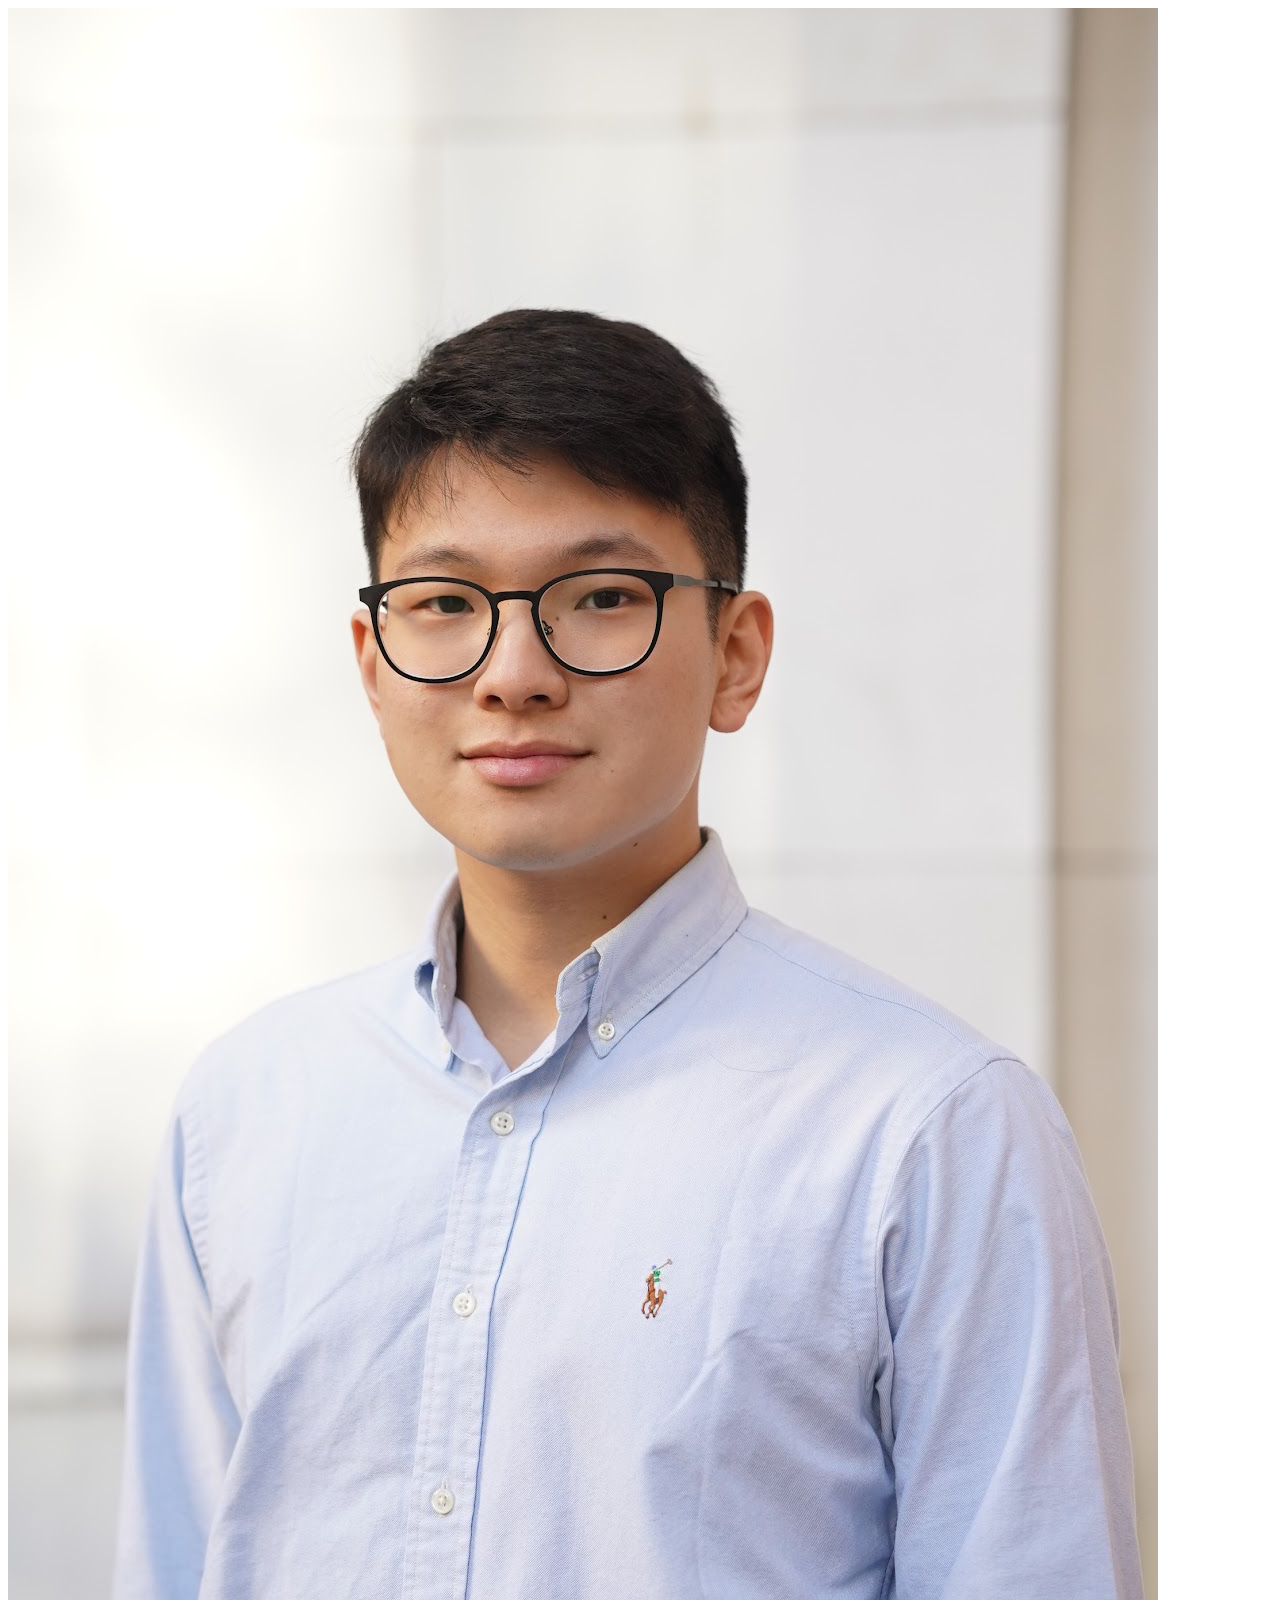
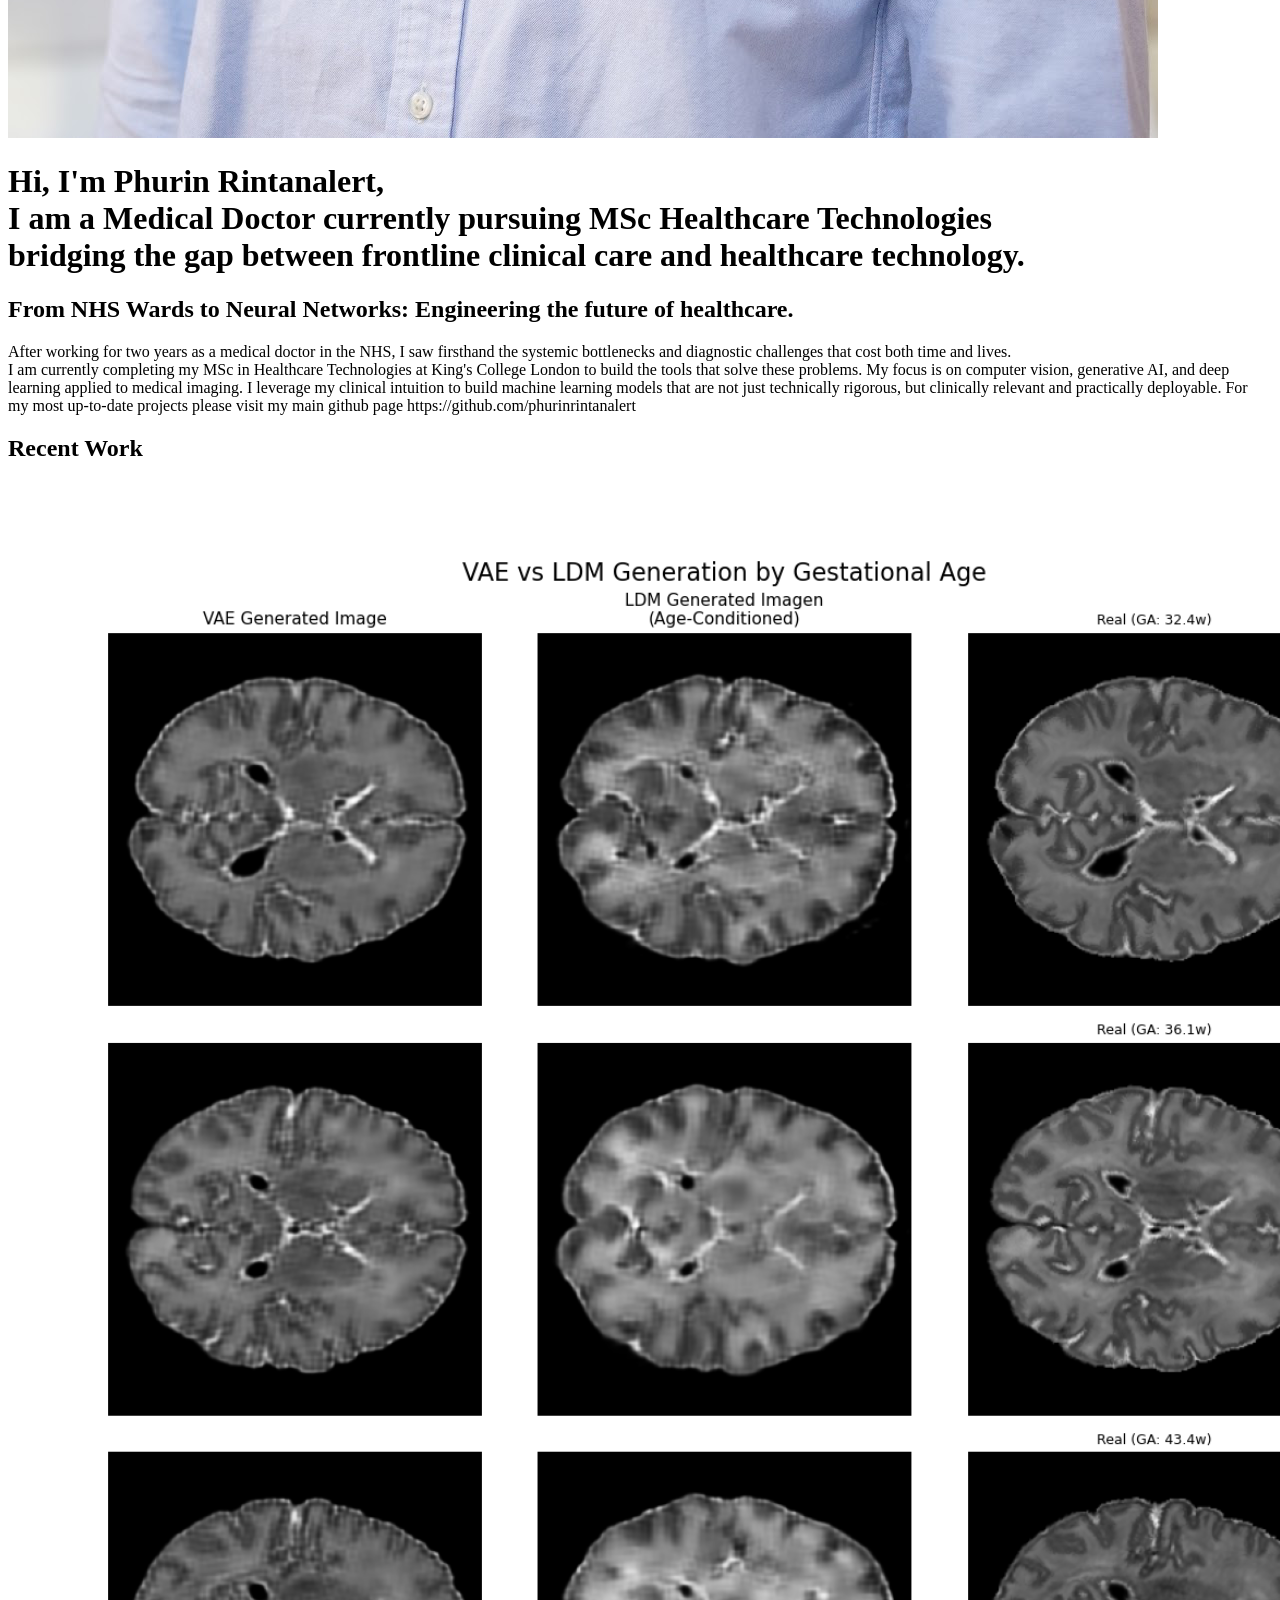
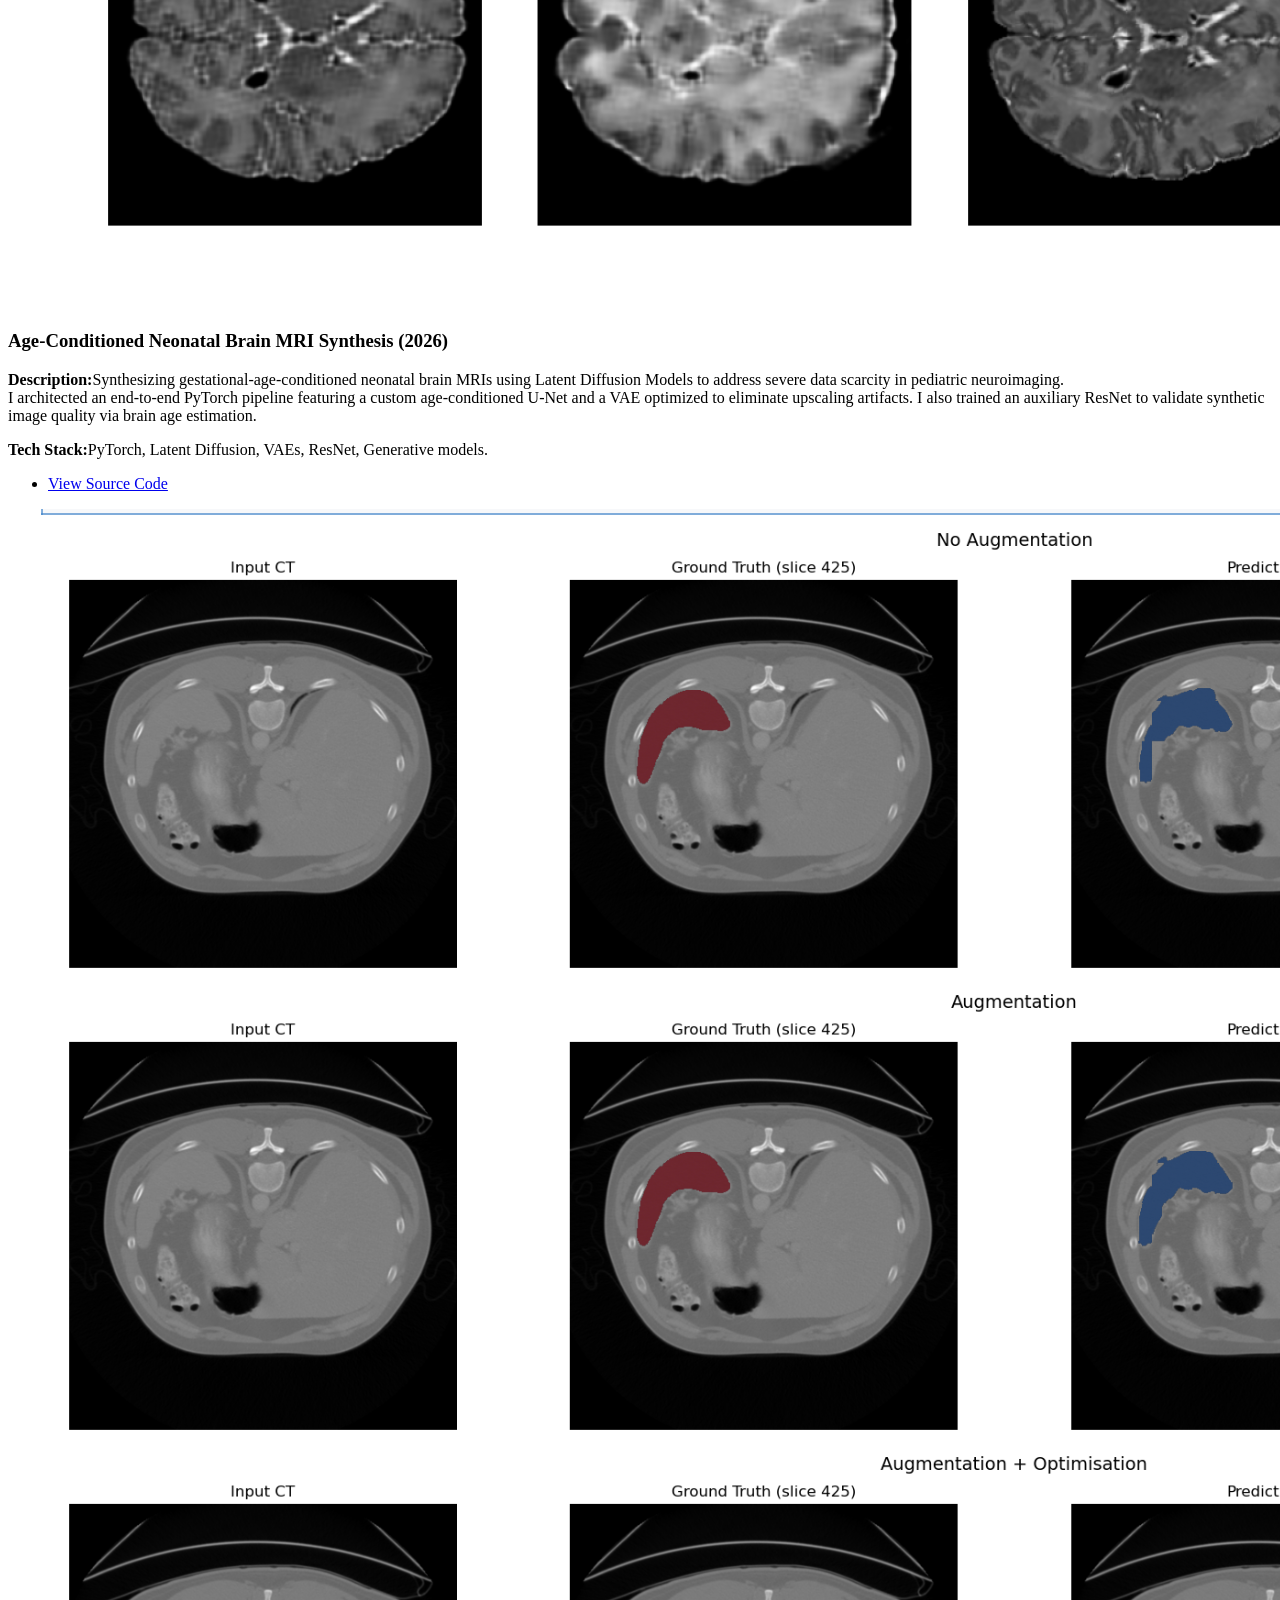
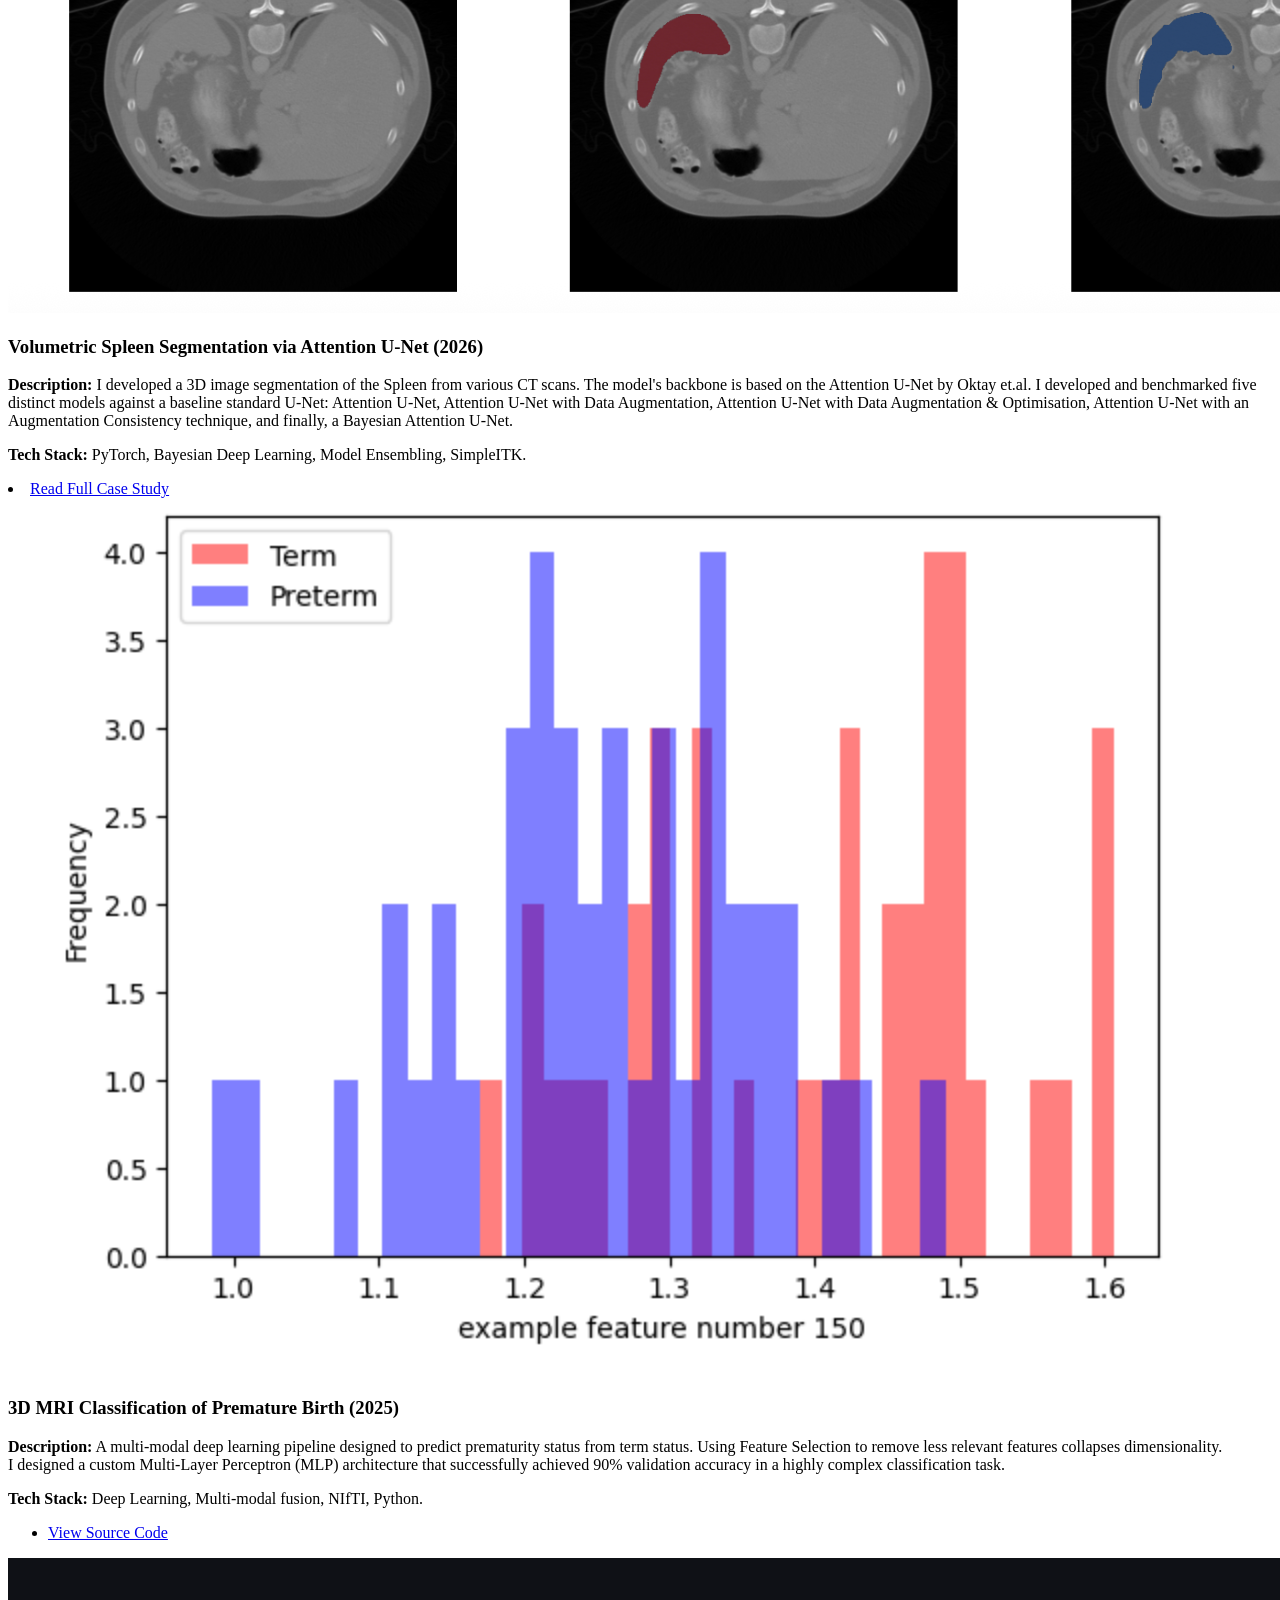
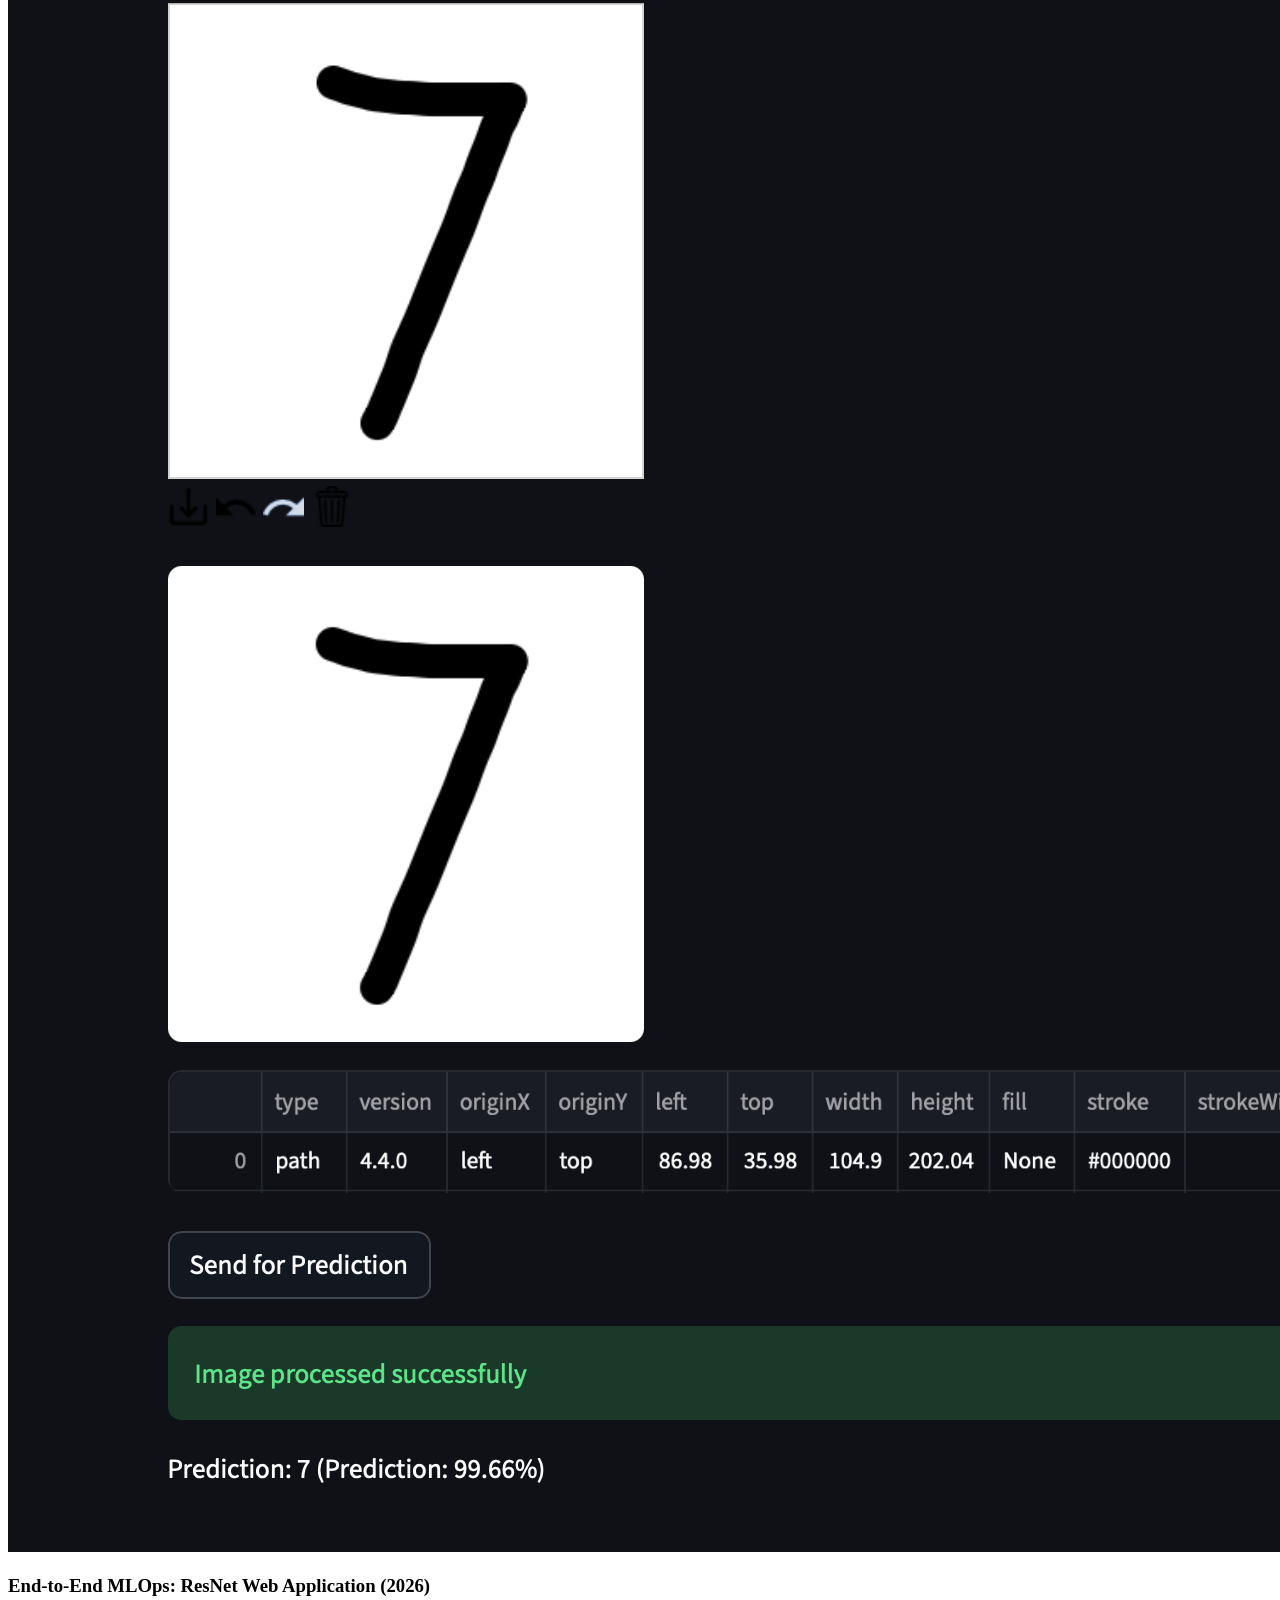
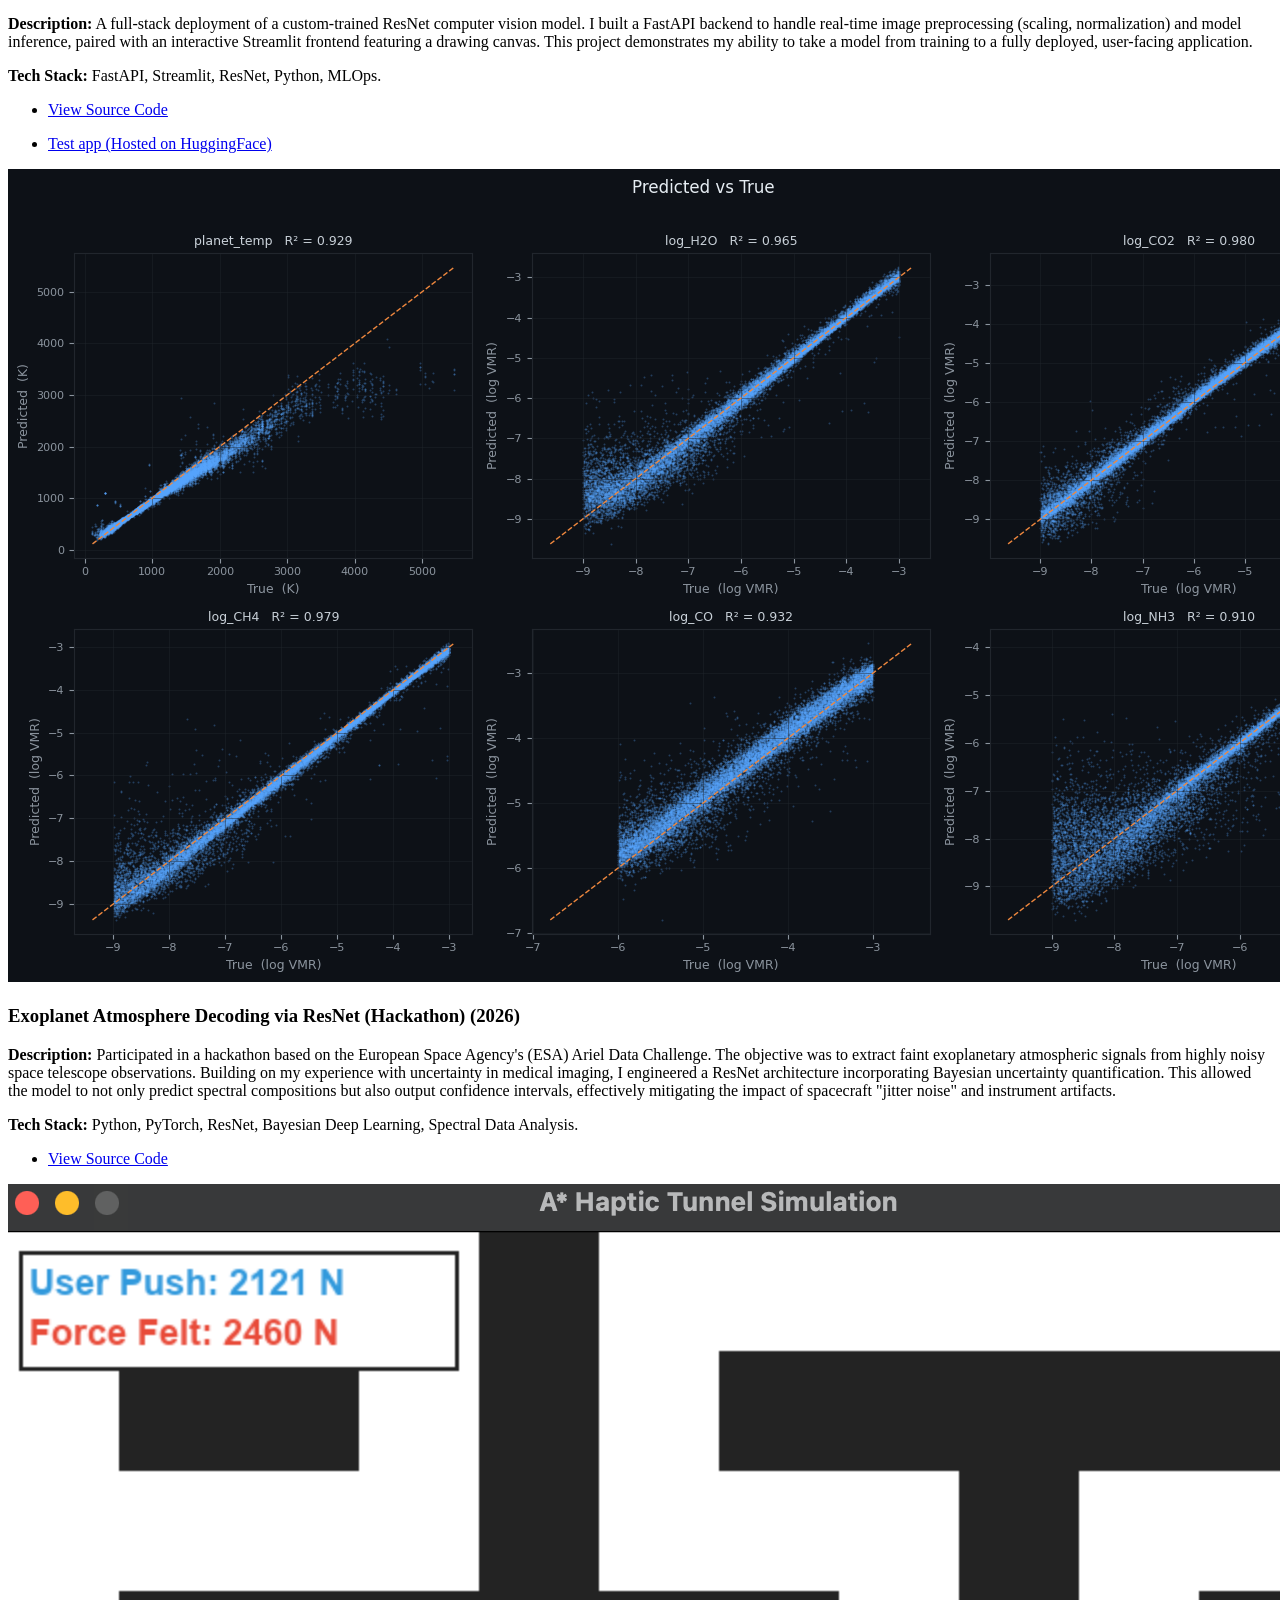
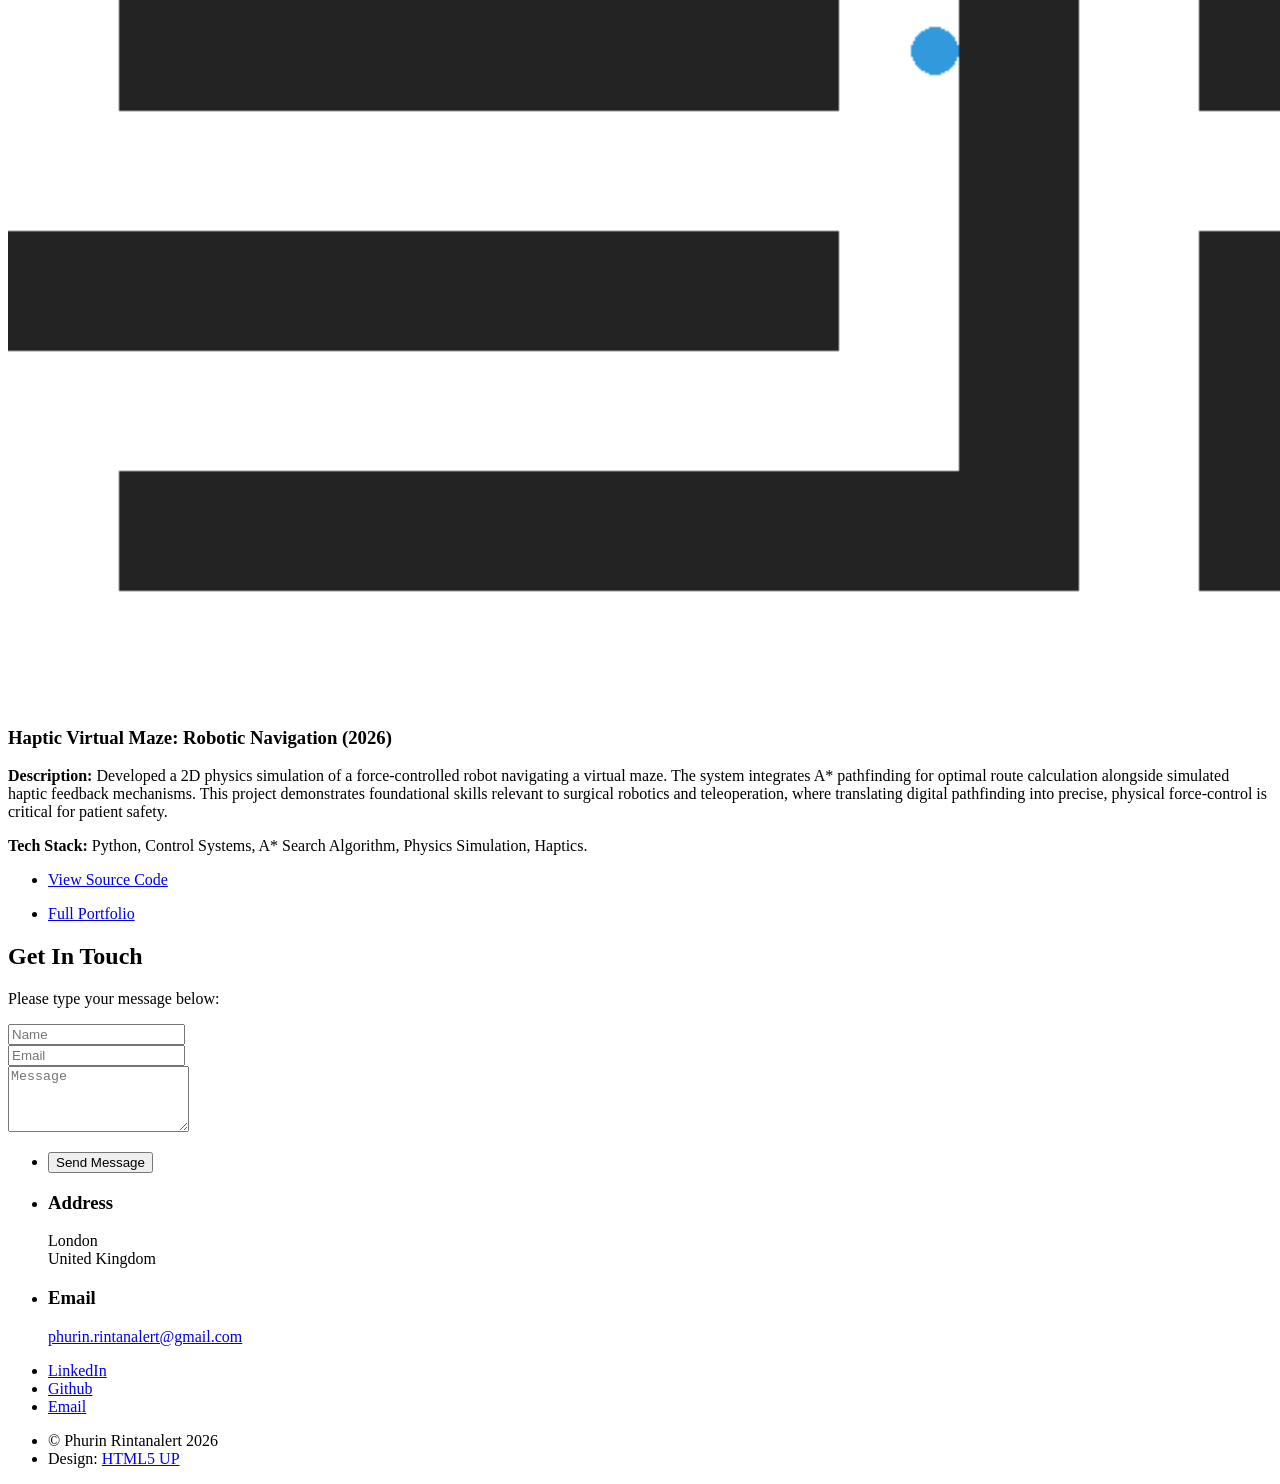
==== commit 1ce7f03a: "Fix HTML encoding issues in index.html" ====
--- a/index.html
+++ b/index.html
@@ -6,17 +6,36 @@
 -->
 <html>
 	<head>
-		<title>Strata by HTML5 UP</title>
+		<title>Dr Phurin Rintanalert | Medical AI & HealthTech Portfolio </title>
 		<meta charset="utf-8" />
 		<meta name="viewport" content="width=device-width, initial-scale=1, user-scalable=no" />
+		<meta name="description" content="Portfolio of Dr. Phurin Rintanalert, a Medical Doctor and AI enthusiast specializing in Medical Imaging, Deep Learning, and Healthcare Technology.">
+		<meta name="keywords" content="Medical Doctor, AI in Healthcare, Medical Imaging, PyTorch, Deep Learning, NHS, HealthTech, Computer Vision, Phurin Rintanalert">
 		<link rel="stylesheet" href="assets/css/main.css" />
+		<script type="application/ld+json">
+    {
+      "@context": "https://schema.org",
+      "@type": "Person",
+      "name": "Phurin Rintanalert",
+      "jobTitle": "Medical Doctor & Healthcare Technology MSc Student",
+      "affiliation": "King's College London",
+      "url": "https://phurinrintanalert.github.io/",
+      "sameAs": [
+        "https://www.linkedin.com/in/phurin-rintanalert/",
+		"https://www.kaggle.com/phurinrintanalert",
+		"https://huggingface.co/phurinrintanalert",
+		"https://www.datacamp.com/portfolio/phurinrintanalert",
+        "https://github.com/phurinrintanalert"
+      ]
+    }
+    </script>
 	</head>
 	<body class="is-preload">
 
 		<!-- Header -->
 			<header id="header">
 				<div class="inner">
-					<a href="#" class="image avatar"><img src="images/phu_avatar.png" alt="" /></a>
+					<a href="#" class="image avatar"><img src="images/phu_avatar.png" alt="Dr. Phurin Rintanalert - Medical Doctor and Machine Learning Developer" /></a>
 					<h1><strong>Hi, I'm Phurin Rintanalert</strong>, <br />
 					I am a Medical Doctor currently pursuing MSc Healthcare Technologies<br />
 					bridging the gap between frontline clinical care and healthcare technology.</h1>
@@ -32,7 +51,8 @@
 							<h2>From NHS Wards to Neural Networks: Engineering the future of healthcare.</h2>
 						</header>
 						<p>After working for two years as a medical doctor in the NHS, I saw firsthand the systemic bottlenecks and diagnostic challenges that cost both time and lives. <br />
-							I am currently completing my MSc in Healthcare Technologies at King's College London to build the tools that solve these problems. My focus is on computer vision, generative AI, and deep learning applied to medical imaging. I leverage my clinical intuition to build machine learning models that are not just technically rigorous, but clinically relevant and practically deployable</p>
+							I am currently completing my MSc in Healthcare Technologies at King's College London to build the tools that solve these problems. My focus is on computer vision, generative AI, and deep learning applied to medical imaging. I leverage my clinical intuition to build machine learning models that are not just technically rigorous, but clinically relevant and practically deployable.
+						    For my most up-to-date projects please visit my main github page https://github.com/phurinrintanalert </p>
 						
 						<!--
 						<ul class="actions">
@@ -125,9 +145,7 @@
 									<ul class="actions">
 										<li><input type="submit" value="Send Message" /></li>
 									</ul>
-									</form>
-							</div> 
-							<div class="col-4 col-12-small">
+								</form></div><div class="col-4 col-12-small">
 								<ul class="labeled-icons">
 									<li>
 										<h3 class="icon solid fa-home"><span class="label">Address</span></h3>
@@ -143,326 +161,6 @@
 							</div>
 						</div>
 					</section>
-
-				<!-- Four -->
-				<!--
-					<section id="four">
-						<h2>Elements</h2>
-
-						<section>
-							<h4>Text</h4>
-							<p>This is <b>bold</b> and this is <strong>strong</strong>. This is <i>italic</i> and this is <em>emphasized</em>.
-							This is <sup>superscript</sup> text and this is <sub>subscript</sub> text.
-							This is <u>underlined</u> and this is code: <code>for (;;) { ... }</code>. Finally, <a href="#">this is a link</a>.</p>
-							<hr />
-							<header>
-								<h4>Heading with a Subtitle</h4>
-								<p>Lorem ipsum dolor sit amet nullam id egestas urna aliquam</p>
-							</header>
-							<p>Nunc lacinia ante nunc ac lobortis. Interdum adipiscing gravida odio porttitor sem non mi integer non faucibus ornare mi ut ante amet placerat aliquet. Volutpat eu sed ante lacinia sapien lorem accumsan varius montes viverra nibh in adipiscing blandit tempus accumsan.</p>
-							<header>
-								<h5>Heading with a Subtitle</h5>
-								<p>Lorem ipsum dolor sit amet nullam id egestas urna aliquam</p>
-							</header>
-							<p>Nunc lacinia ante nunc ac lobortis. Interdum adipiscing gravida odio porttitor sem non mi integer non faucibus ornare mi ut ante amet placerat aliquet. Volutpat eu sed ante lacinia sapien lorem accumsan varius montes viverra nibh in adipiscing blandit tempus accumsan.</p>
-							<hr />
-							<h2>Heading Level 2</h2>
-							<h3>Heading Level 3</h3>
-							<h4>Heading Level 4</h4>
-							<h5>Heading Level 5</h5>
-							<h6>Heading Level 6</h6>
-							<hr />
-							<h5>Blockquote</h5>
-							<blockquote>Fringilla nisl. Donec accumsan interdum nisi, quis tincidunt felis sagittis eget tempus euismod. Vestibulum ante ipsum primis in faucibus vestibulum. Blandit adipiscing eu felis iaculis volutpat ac adipiscing accumsan faucibus. Vestibulum ante ipsum primis in faucibus lorem ipsum dolor sit amet nullam adipiscing eu felis.</blockquote>
-							<h5>Preformatted</h5>
-							<pre><code>i = 0;
-
-while (!deck.isInOrder()) {
-print 'Iteration ' + i;
-deck.shuffle();
-i++;
-}
-
-print 'It took ' + i + ' iterations to sort the deck.';</code></pre>
-						</section>
-
-						<section>
-							<h4>Lists</h4>
-							<div class="row">
-								<div class="col-6 col-12-xsmall">
-									<h5>Unordered</h5>
-									<ul>
-										<li>Dolor pulvinar etiam magna etiam.</li>
-										<li>Sagittis adipiscing lorem eleifend.</li>
-										<li>Felis enim feugiat dolore viverra.</li>
-									</ul>
-									<h5>Alternate</h5>
-									<ul class="alt">
-										<li>Dolor pulvinar etiam magna etiam.</li>
-										<li>Sagittis adipiscing lorem eleifend.</li>
-										<li>Felis enim feugiat dolore viverra.</li>
-									</ul>
-								</div>
-								<div class="col-6 col-12-xsmall">
-									<h5>Ordered</h5>
-									<ol>
-										<li>Dolor pulvinar etiam magna etiam.</li>
-										<li>Etiam vel felis at lorem sed viverra.</li>
-										<li>Felis enim feugiat dolore viverra.</li>
-										<li>Dolor pulvinar etiam magna etiam.</li>
-										<li>Etiam vel felis at lorem sed viverra.</li>
-										<li>Felis enim feugiat dolore viverra.</li>
-									</ol>
-									<h5>Icons</h5>
-									<ul class="icons">
-										<li><a href="#" class="icon brands fa-twitter"><span class="label">Twitter</span></a></li>
-										<li><a href="#" class="icon brands fa-facebook-f"><span class="label">Facebook</span></a></li>
-										<li><a href="#" class="icon brands fa-instagram"><span class="label">Instagram</span></a></li>
-										<li><a href="#" class="icon brands fa-github"><span class="label">Github</span></a></li>
-										<li><a href="#" class="icon brands fa-dribbble"><span class="label">Dribbble</span></a></li>
-										<li><a href="#" class="icon brands fa-tumblr"><span class="label">Tumblr</span></a></li>
-									</ul>
-								</div>
-							</div>
-							<h5>Actions</h5>
-							<ul class="actions">
-								<li><a href="#" class="button primary">Default</a></li>
-								<li><a href="#" class="button">Default</a></li>
-							</ul>
-							<ul class="actions small">
-								<li><a href="#" class="button primary small">Small</a></li>
-								<li><a href="#" class="button small">Small</a></li>
-							</ul>
-							<div class="row">
-								<div class="col-6 col-12-small">
-									<ul class="actions stacked">
-										<li><a href="#" class="button primary">Default</a></li>
-										<li><a href="#" class="button">Default</a></li>
-									</ul>
-								</div>
-								<div class="col-6 col-12-small">
-									<ul class="actions stacked">
-										<li><a href="#" class="button primary small">Small</a></li>
-										<li><a href="#" class="button small">Small</a></li>
-									</ul>
-								</div>
-								<div class="col-6 col-12-small">
-									<ul class="actions stacked">
-										<li><a href="#" class="button primary fit">Default</a></li>
-										<li><a href="#" class="button fit">Default</a></li>
-									</ul>
-								</div>
-								<div class="col-6 col-12-small">
-									<ul class="actions stacked">
-										<li><a href="#" class="button primary small fit">Small</a></li>
-										<li><a href="#" class="button small fit">Small</a></li>
-									</ul>
-								</div>
-							</div>
-						</section>
-
-						<section>
-							<h4>Table</h4>
-							<h5>Default</h5>
-							<div class="table-wrapper">
-								<table>
-									<thead>
-										<tr>
-											<th>Name</th>
-											<th>Description</th>
-											<th>Price</th>
-										</tr>
-									</thead>
-									<tbody>
-										<tr>
-											<td>Item One</td>
-											<td>Ante turpis integer aliquet porttitor.</td>
-											<td>29.99</td>
-										</tr>
-										<tr>
-											<td>Item Two</td>
-											<td>Vis ac commodo adipiscing arcu aliquet.</td>
-											<td>19.99</td>
-										</tr>
-										<tr>
-											<td>Item Three</td>
-											<td> Morbi faucibus arcu accumsan lorem.</td>
-											<td>29.99</td>
-										</tr>
-										<tr>
-											<td>Item Four</td>
-											<td>Vitae integer tempus condimentum.</td>
-											<td>19.99</td>
-										</tr>
-										<tr>
-											<td>Item Five</td>
-											<td>Ante turpis integer aliquet porttitor.</td>
-											<td>29.99</td>
-										</tr>
-									</tbody>
-									<tfoot>
-										<tr>
-											<td colspan="2"></td>
-											<td>100.00</td>
-										</tr>
-									</tfoot>
-								</table>
-							</div>
-
-							<h5>Alternate</h5>
-							<div class="table-wrapper">
-								<table class="alt">
-									<thead>
-										<tr>
-											<th>Name</th>
-											<th>Description</th>
-											<th>Price</th>
-										</tr>
-									</thead>
-									<tbody>
-										<tr>
-											<td>Item One</td>
-											<td>Ante turpis integer aliquet porttitor.</td>
-											<td>29.99</td>
-										</tr>
-										<tr>
-											<td>Item Two</td>
-											<td>Vis ac commodo adipiscing arcu aliquet.</td>
-											<td>19.99</td>
-										</tr>
-										<tr>
-											<td>Item Three</td>
-											<td> Morbi faucibus arcu accumsan lorem.</td>
-											<td>29.99</td>
-										</tr>
-										<tr>
-											<td>Item Four</td>
-											<td>Vitae integer tempus condimentum.</td>
-											<td>19.99</td>
-										</tr>
-										<tr>
-											<td>Item Five</td>
-											<td>Ante turpis integer aliquet porttitor.</td>
-											<td>29.99</td>
-										</tr>
-									</tbody>
-									<tfoot>
-										<tr>
-											<td colspan="2"></td>
-											<td>100.00</td>
-										</tr>
-									</tfoot>
-								</table>
-							</div>
-						</section>
-
-						<section>
-							<h4>Buttons</h4>
-							<ul class="actions">
-								<li><a href="#" class="button primary">Primary</a></li>
-								<li><a href="#" class="button">Default</a></li>
-							</ul>
-							<ul class="actions">
-								<li><a href="#" class="button large">Large</a></li>
-								<li><a href="#" class="button">Default</a></li>
-								<li><a href="#" class="button small">Small</a></li>
-							</ul>
-							<ul class="actions fit">
-								<li><a href="#" class="button primary fit">Fit</a></li>
-								<li><a href="#" class="button fit">Fit</a></li>
-							</ul>
-							<ul class="actions fit small">
-								<li><a href="#" class="button primary fit small">Fit + Small</a></li>
-								<li><a href="#" class="button fit small">Fit + Small</a></li>
-							</ul>
-							<ul class="actions">
-								<li><a href="#" class="button primary icon solid fa-download">Icon</a></li>
-								<li><a href="#" class="button icon solid fa-download">Icon</a></li>
-							</ul>
-							<ul class="actions">
-								<li><span class="button primary disabled">Primary</span></li>
-								<li><span class="button disabled">Default</span></li>
-							</ul>
-						</section>
-
-						<section>
-							<h4>Form</h4>
-							<form method="post" action="#">
-								<div class="row gtr-uniform gtr-50">
-									<div class="col-6 col-12-xsmall">
-										<input type="text" name="demo-name" id="demo-name" value="" placeholder="Name" />
-									</div>
-									<div class="col-6 col-12-xsmall">
-										<input type="email" name="demo-email" id="demo-email" value="" placeholder="Email" />
-									</div>
-									<div class="col-12">
-										<select name="demo-category" id="demo-category">
-											<option value="">- Category -</option>
-											<option value="1">Manufacturing</option>
-											<option value="1">Shipping</option>
-											<option value="1">Administration</option>
-											<option value="1">Human Resources</option>
-										</select>
-									</div>
-									<div class="col-4 col-12-small">
-										<input type="radio" id="demo-priority-low" name="demo-priority" checked>
-										<label for="demo-priority-low">Low Priority</label>
-									</div>
-									<div class="col-4 col-12-small">
-										<input type="radio" id="demo-priority-normal" name="demo-priority">
-										<label for="demo-priority-normal">Normal Priority</label>
-									</div>
-									<div class="col-4 col-12-small">
-										<input type="radio" id="demo-priority-high" name="demo-priority">
-										<label for="demo-priority-high">High Priority</label>
-									</div>
-									<div class="col-6 col-12-small">
-										<input type="checkbox" id="demo-copy" name="demo-copy">
-										<label for="demo-copy">Email me a copy of this message</label>
-									</div>
-									<div class="col-6 col-12-small">
-										<input type="checkbox" id="demo-human" name="demo-human" checked>
-										<label for="demo-human">I am a human and not a robot</label>
-									</div>
-									<div class="col-12">
-										<textarea name="demo-message" id="demo-message" placeholder="Enter your message" rows="6"></textarea>
-									</div>
-									<div class="col-12">
-										<ul class="actions">
-											<li><input type="submit" value="Send Message" class="primary" /></li>
-											<li><input type="reset" value="Reset" /></li>
-										</ul>
-									</div>
-								</div>
-							</form>
-						</section>
-
-						<section>
-							<h4>Image</h4>
-							<h5>Fit</h5>
-							<div class="box alt">
-								<div class="row gtr-50 gtr-uniform">
-									<div class="col-12"><span class="image fit"><img src="images/fulls/05.jpg" alt="" /></span></div>
-									<div class="col-4"><span class="image fit"><img src="images/thumbs/01.jpg" alt="" /></span></div>
-									<div class="col-4"><span class="image fit"><img src="images/thumbs/02.jpg" alt="" /></span></div>
-									<div class="col-4"><span class="image fit"><img src="images/thumbs/03.jpg" alt="" /></span></div>
-									<div class="col-4"><span class="image fit"><img src="images/thumbs/04.jpg" alt="" /></span></div>
-									<div class="col-4"><span class="image fit"><img src="images/thumbs/05.jpg" alt="" /></span></div>
-									<div class="col-4"><span class="image fit"><img src="images/thumbs/06.jpg" alt="" /></span></div>
-									<div class="col-4"><span class="image fit"><img src="images/thumbs/03.jpg" alt="" /></span></div>
-									<div class="col-4"><span class="image fit"><img src="images/thumbs/02.jpg" alt="" /></span></div>
-									<div class="col-4"><span class="image fit"><img src="images/thumbs/01.jpg" alt="" /></span></div>
-								</div>
-							</div>
-							<h5>Left &amp; Right</h5>
-							<p><span class="image left"><img src="images/avatar.jpg" alt="" /></span>Fringilla nisl. Donec accumsan interdum nisi, quis tincidunt felis sagittis eget. tempus euismod. Vestibulum ante ipsum primis in faucibus vestibulum. Blandit adipiscing eu felis iaculis volutpat ac adipiscing accumsan eu faucibus. Integer ac pellentesque praesent tincidunt felis sagittis eget. tempus euismod. Vestibulum ante ipsum primis in faucibus vestibulum. Blandit adipiscing eu felis iaculis volutpat ac adipiscing accumsan eu faucibus. Integer ac pellentesque praesent. Donec accumsan interdum nisi, quis tincidunt felis sagittis eget. tempus euismod. Vestibulum ante ipsum primis in faucibus vestibulum. Blandit adipiscing eu felis iaculis volutpat ac adipiscing accumsan eu faucibus. Integer ac pellentesque praesent tincidunt felis sagittis eget. tempus euismod. Vestibulum ante ipsum primis in faucibus vestibulum. Blandit adipiscing eu felis iaculis volutpat ac adipiscing accumsan eu faucibus. Integer ac pellentesque praesent.</p>
-							<p><span class="image right"><img src="images/avatar.jpg" alt="" /></span>Fringilla nisl. Donec accumsan interdum nisi, quis tincidunt felis sagittis eget. tempus euismod. Vestibulum ante ipsum primis in faucibus vestibulum. Blandit adipiscing eu felis iaculis volutpat ac adipiscing accumsan eu faucibus. Integer ac pellentesque praesent tincidunt felis sagittis eget. tempus euismod. Vestibulum ante ipsum primis in faucibus vestibulum. Blandit adipiscing eu felis iaculis volutpat ac adipiscing accumsan eu faucibus. Integer ac pellentesque praesent. Donec accumsan interdum nisi, quis tincidunt felis sagittis eget. tempus euismod. Vestibulum ante ipsum primis in faucibus vestibulum. Blandit adipiscing eu felis iaculis volutpat ac adipiscing accumsan eu faucibus. Integer ac pellentesque praesent tincidunt felis sagittis eget. tempus euismod. Vestibulum ante ipsum primis in faucibus vestibulum. Blandit adipiscing eu felis iaculis volutpat ac adipiscing accumsan eu faucibus. Integer ac pellentesque praesent.</p>
-						</section>
-
-					</section>
-				-->
-
-			</div>
 
 		<!-- Footer -->
 			<footer id="footer">
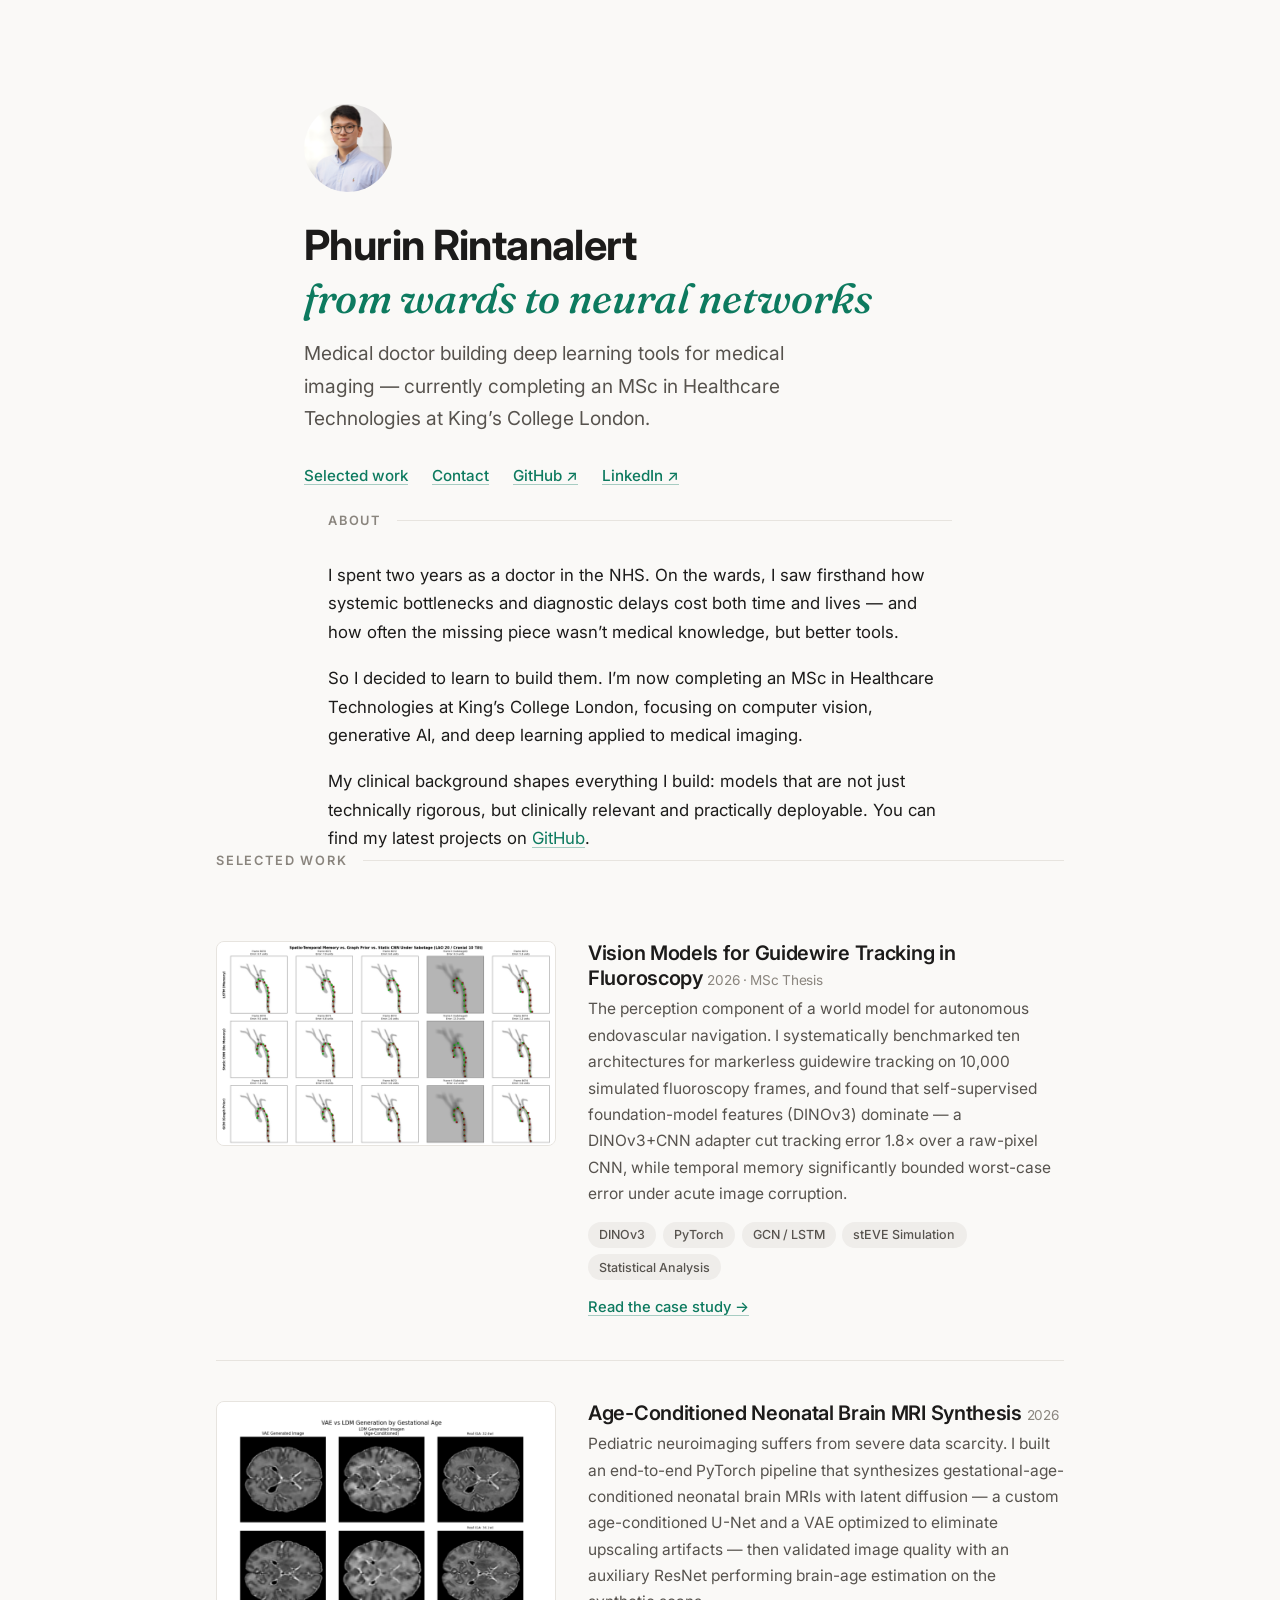
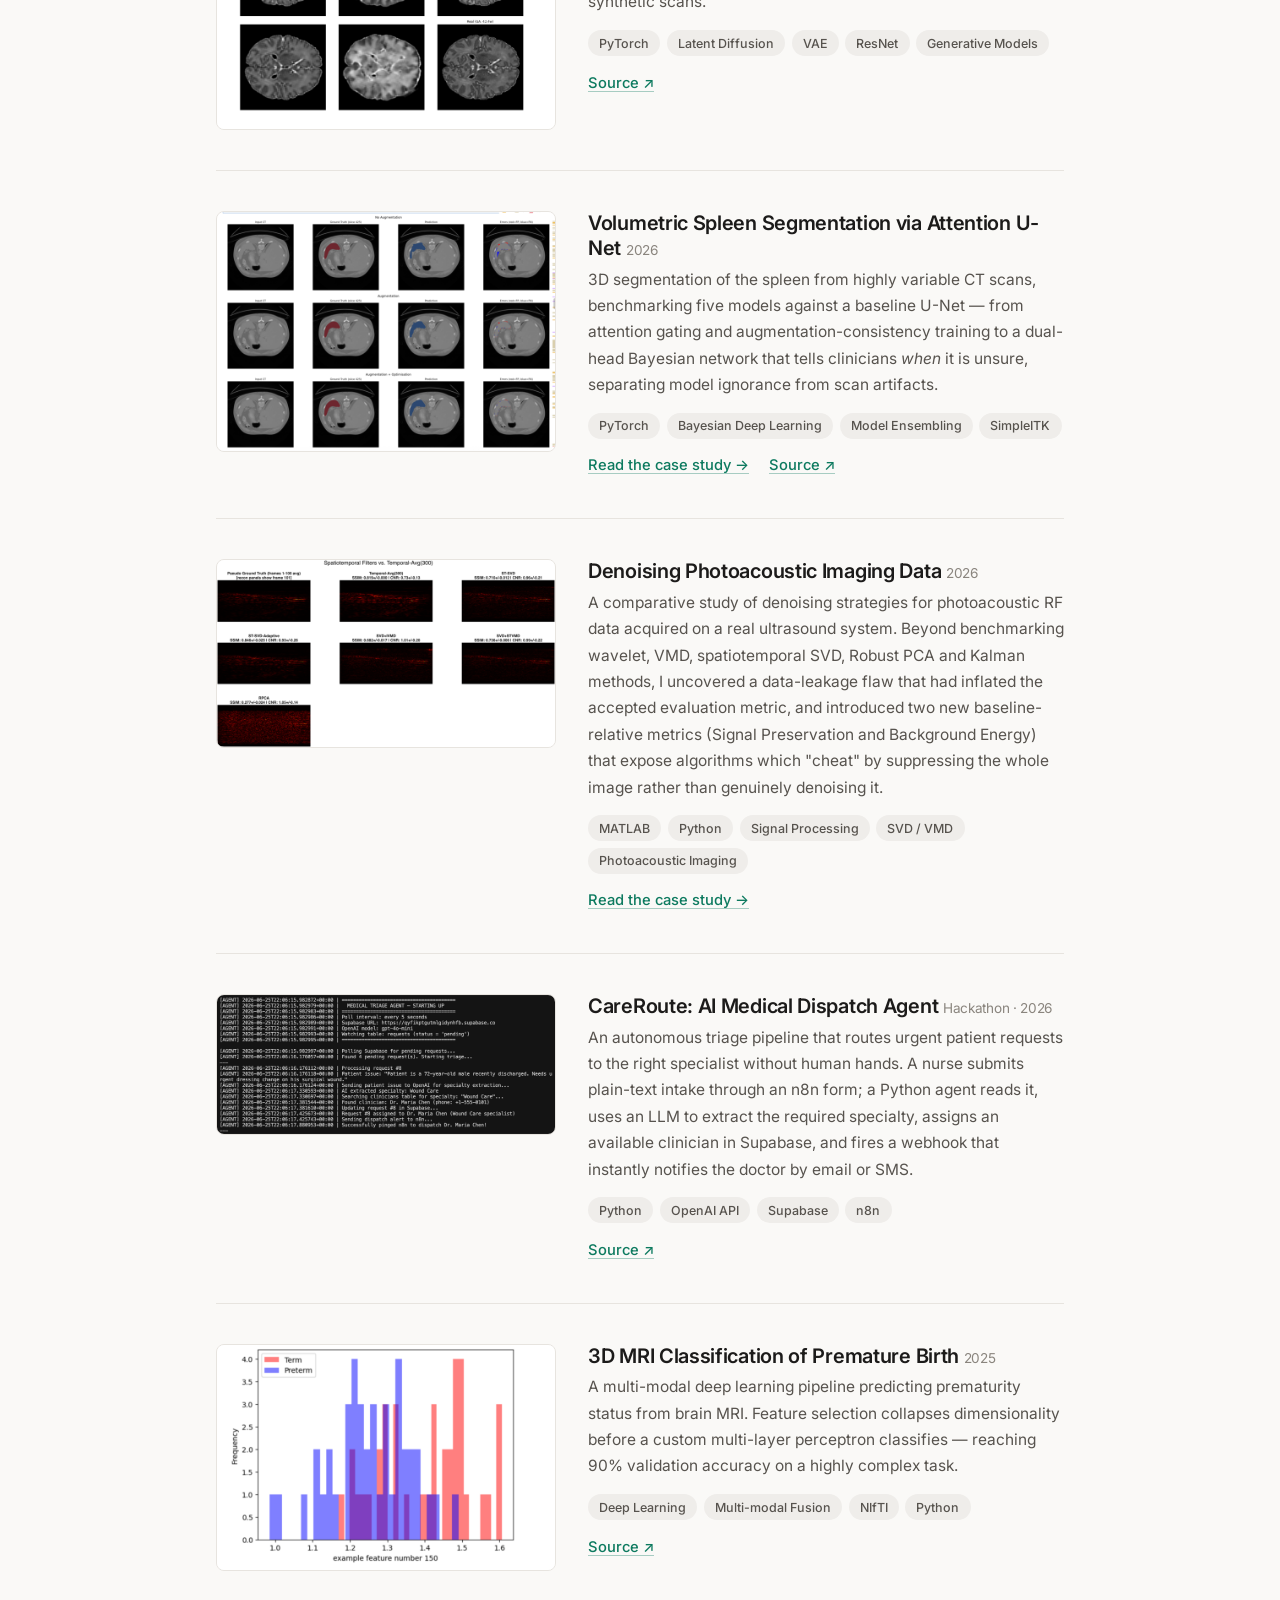
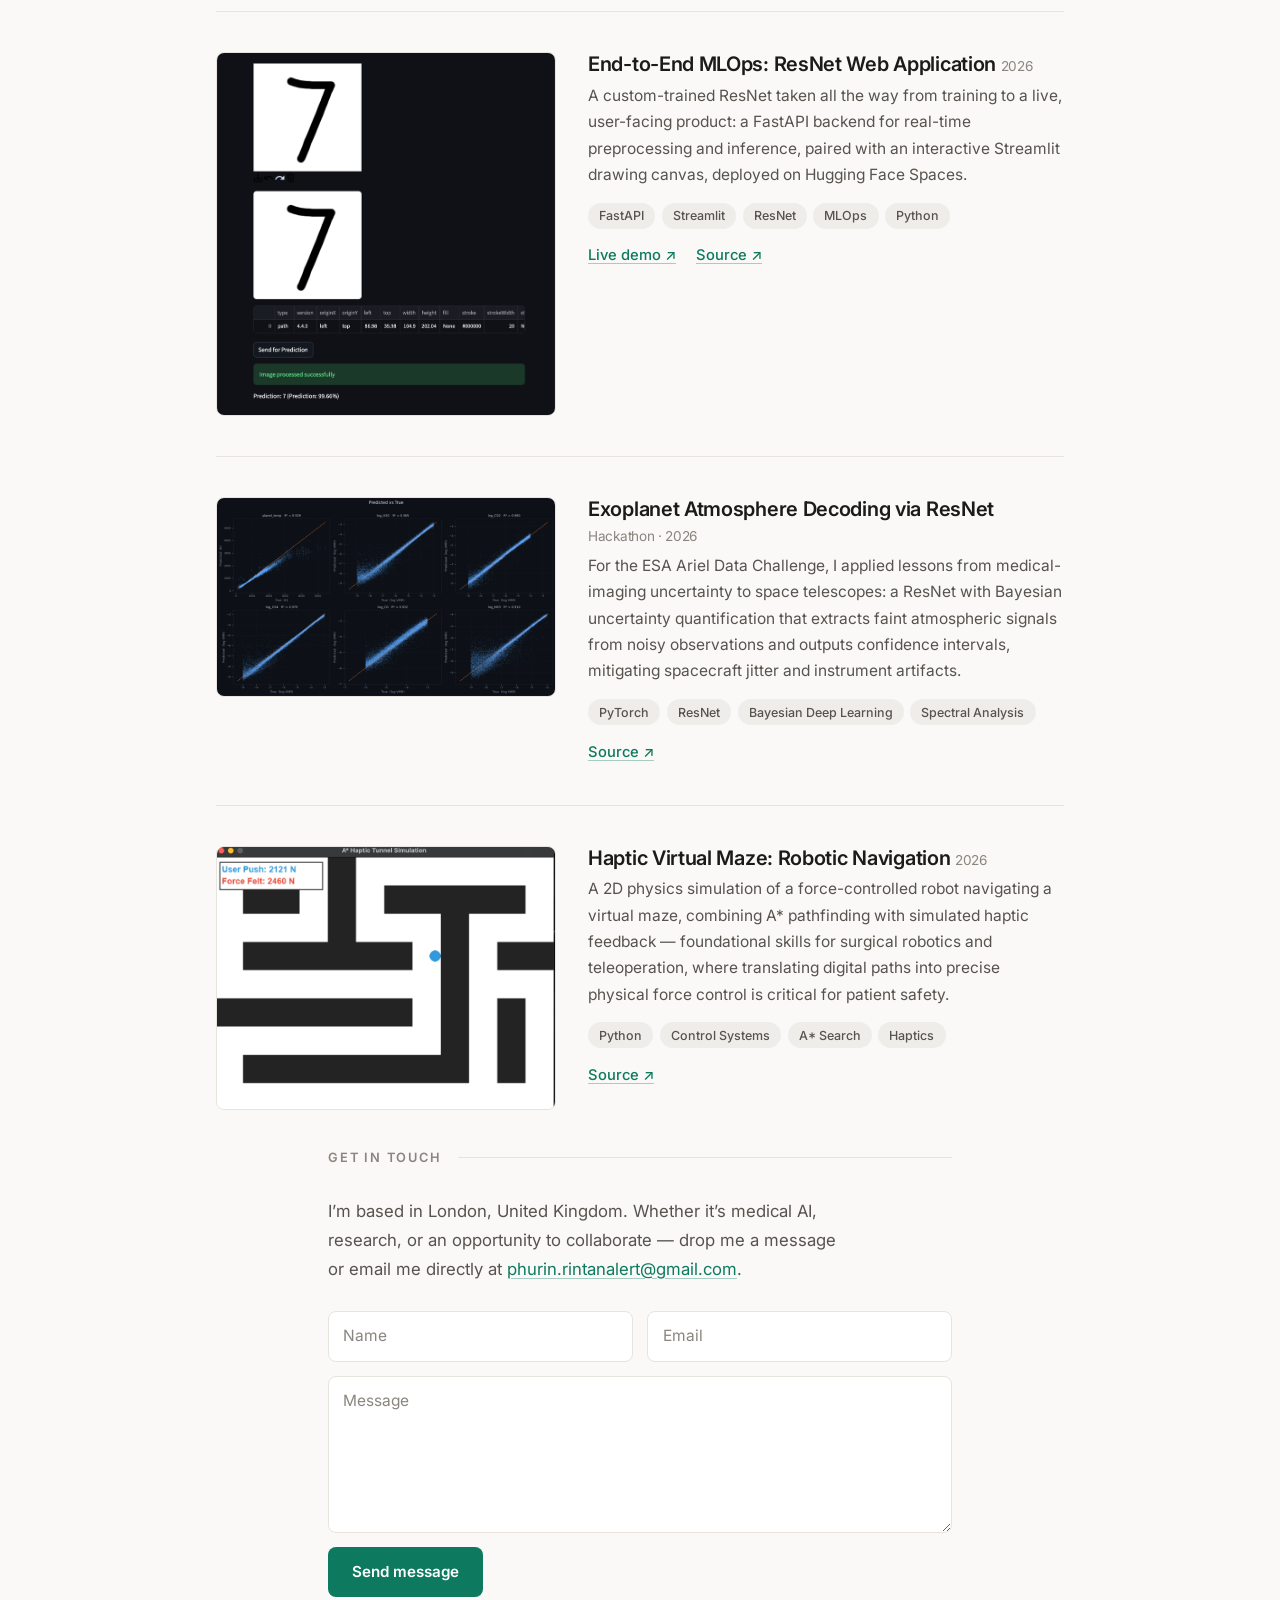
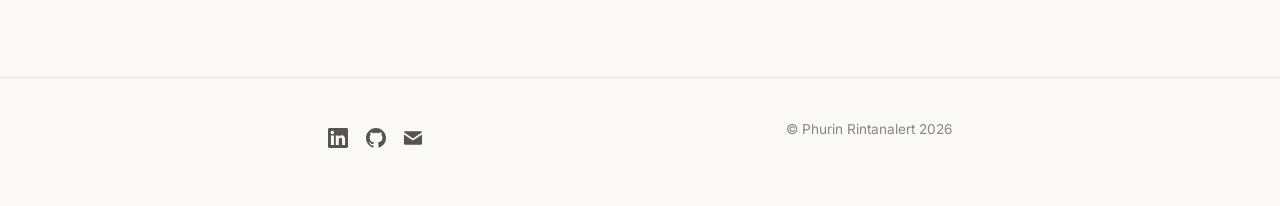
==== commit ce1fbfc9: "added new files" ====
--- a/index.html
+++ b/index.html
@@ -1,188 +1,212 @@
-<!DOCTYPE HTML>
-<!--
-	Strata by HTML5 UP
-	html5up.net | @ajlkn
-	Free for personal and commercial use under the CCA 3.0 license (html5up.net/license)
--->
-<html>
-	<head>
-		<title>Dr Phurin Rintanalert | Medical AI & HealthTech Portfolio </title>
-		<meta charset="utf-8" />
-		<meta name="viewport" content="width=device-width, initial-scale=1, user-scalable=no" />
-		<meta name="description" content="Portfolio of Dr. Phurin Rintanalert, a Medical Doctor and AI enthusiast specializing in Medical Imaging, Deep Learning, and Healthcare Technology.">
-		<meta name="keywords" content="Medical Doctor, AI in Healthcare, Medical Imaging, PyTorch, Deep Learning, NHS, HealthTech, Computer Vision, Phurin Rintanalert">
-		<link rel="stylesheet" href="assets/css/main.css" />
-		<script type="application/ld+json">
-    {
-      "@context": "https://schema.org",
-      "@type": "Person",
-      "name": "Phurin Rintanalert",
-      "jobTitle": "Medical Doctor & Healthcare Technology MSc Student",
-      "affiliation": "King's College London",
-      "url": "https://phurinrintanalert.github.io/",
-      "sameAs": [
-        "https://www.linkedin.com/in/phurin-rintanalert/",
-		"https://www.kaggle.com/phurinrintanalert",
-		"https://huggingface.co/phurinrintanalert",
-		"https://www.datacamp.com/portfolio/phurinrintanalert",
-        "https://github.com/phurinrintanalert"
-      ]
-    }
-    </script>
-	</head>
-	<body class="is-preload">
-
-		<!-- Header -->
-			<header id="header">
-				<div class="inner">
-					<a href="#" class="image avatar"><img src="images/phu_avatar.png" alt="Dr. Phurin Rintanalert - Medical Doctor and Machine Learning Developer" /></a>
-					<h1><strong>Hi, I'm Phurin Rintanalert</strong>, <br />
-					I am a Medical Doctor currently pursuing MSc Healthcare Technologies<br />
-					bridging the gap between frontline clinical care and healthcare technology.</h1>
-				</div>
-			</header>
-
-		<!-- Main -->
-			<div id="main">
-
-				<!-- One -->
-					<section id="one">
-						<header class="major">
-							<h2>From NHS Wards to Neural Networks: Engineering the future of healthcare.</h2>
-						</header>
-						<p>After working for two years as a medical doctor in the NHS, I saw firsthand the systemic bottlenecks and diagnostic challenges that cost both time and lives. <br />
-							I am currently completing my MSc in Healthcare Technologies at King's College London to build the tools that solve these problems. My focus is on computer vision, generative AI, and deep learning applied to medical imaging. I leverage my clinical intuition to build machine learning models that are not just technically rigorous, but clinically relevant and practically deployable.
-						    For my most up-to-date projects please visit my main github page https://github.com/phurinrintanalert </p>
-						
-						<!--
-						<ul class="actions">
-							<li><a href="#" class="button">Learn More</a></li>
-						</ul>
-						-->
-					</section>
-
-				<!-- Two -->
-					<section id="two">
-						<h2>Recent Work</h2>
-							<div class="row">
-							<article class="col-6 col-12-xsmall work-item">
-								<a href="images/fulls/LDM.png" class="image fit thumb"><img src="images/thumbs/LDM.png" alt="" /></a>
-								<h3>Age-Conditioned Neonatal Brain MRI Synthesis (2026) </h3>
-								<p><strong>Description:</strong>Synthesizing gestational-age-conditioned neonatal brain MRIs using Latent Diffusion Models to address severe data scarcity in pediatric neuroimaging.</br>
-									 I architected an end-to-end PyTorch pipeline featuring a custom age-conditioned U-Net and a VAE optimized to eliminate upscaling artifacts. I also trained an auxiliary ResNet to validate synthetic image quality via brain age estimation.</p>
-								<p><strong>Tech Stack:</strong>PyTorch, Latent Diffusion, VAEs, ResNet, Generative models.</p>
-    							<ul class="actions">
-        							<li><a href="https://github.com/phurinrintanalert/Age-Conditioned-Brain-MRI-Synthesis-with-Latent-Diffusion-Models" target="_blank" class="button small">View Source Code</a></li>
-    							</ul>				
-							</article>
-							<article class="col-6 col-12-xsmall work-item">
-								<a href="images/fulls/Spleen.png" class="image fit thumb"><img src="images/thumbs/Spleen.png" alt="" /></a>
-								<h3>Volumetric Spleen Segmentation via Attention U-Net (2026) </h3>
-								<p><strong>Description:</strong> I developed a 3D image segmentation of the Spleen from various CT scans. The model's backbone is based on the Attention U-Net by Oktay et.al.  I developed and benchmarked five distinct models against a baseline standard U-Net: Attention U-Net, Attention U-Net with Data Augmentation, Attention U-Net with Data Augmentation & Optimisation, Attention U-Net with an Augmentation Consistency technique, and finally, a Bayesian Attention U-Net.</p>
-								<p><strong>Tech Stack:</strong> PyTorch, Bayesian Deep Learning, Model Ensembling, SimpleITK.</p>
-								<li><a href="Spleen_segmentation.html" class="button small">Read Full Case Study</a></li>
-							</article>
-							<article class="col-6 col-12-xsmall work-item">
-								<a href="images/fulls/neonate.png" class="image fit thumb"><img src="images/thumbs/neonate.png" alt="" /></a>
-								<h3>3D MRI Classification of Premature Birth (2025) </h3>
-								<p><strong>Description:</strong> A multi-modal deep learning pipeline designed to predict prematurity status from term status. Using Feature Selection to remove less relevant features collapses dimensionality. </br>
-									I designed a custom Multi-Layer Perceptron (MLP) architecture that successfully achieved 90% validation accuracy in a highly complex classification task.</p>
-								<p><strong>Tech Stack:</strong> Deep Learning, Multi-modal fusion, NIfTI, Python.</p>
-    							<ul class="actions">
-        							<li><a href="https://github.com/phurinrintanalert/Premature-Term-Birth-Classification" target="_blank" class="button small">View Source Code</a></li>
-    							</ul>
-							</article>
-							<article class="col-6 col-12-xsmall work-item">
-								<a href="images/fulls/number.png" class="image fit thumb"><img src="images/thumbs/number.png" alt="" /></a>
-								<h3>End-to-End MLOps: ResNet Web Application (2026) </h3>
-								<p><strong>Description:</strong> A full-stack deployment of a custom-trained ResNet computer vision model. I built a FastAPI backend to handle real-time image preprocessing (scaling, normalization) and model </br>
-									 inference, paired with an interactive Streamlit frontend featuring a drawing canvas. This project demonstrates my ability to take a model from training to a fully deployed, user-facing application.</p>
-								<p> <strong>Tech Stack:</strong> FastAPI, Streamlit, ResNet, Python, MLOps. </p>
-    							<ul class="actions">
-        							<li><a href="https://github.com/phurinrintanalert/handwritten-digit-recogniser-resnet" target="_blank" class="button small">View Source Code</a></li>
-    							</ul>
-
-    							<ul class="actions">
-        							<li><a href="https://huggingface.co/spaces/phurinrintanalert/handwritten-digit-recogniser-resnet" target="_blank" class="button small">Test app (Hosted on HuggingFace) </a></li>
-    							</ul>						
-							</article>
-							<article class="col-6 col-12-xsmall work-item">
-								<a href="images/fulls/astro.png" class="image fit thumb"><img src="images/thumbs/astro.png" alt="" /></a>
-								<h3>Exoplanet Atmosphere Decoding via ResNet (Hackathon) (2026) </h3>
-    							<p><strong>Description:</strong> Participated in a hackathon based on the European Space Agency's (ESA) Ariel Data Challenge. The objective was to extract faint exoplanetary atmospheric signals from highly noisy space telescope observations. Building on my experience with uncertainty in medical imaging, I engineered a ResNet architecture incorporating Bayesian uncertainty quantification. This allowed the model to not only predict spectral compositions but also output confidence intervals, effectively mitigating the impact of spacecraft "jitter noise" and instrument artifacts.</p>
-    							<p><strong>Tech Stack:</strong> Python, PyTorch, ResNet, Bayesian Deep Learning, Spectral Data Analysis.</p>
-    							<ul class="actions">
-        							<li><a href="https://github.com/phurinrintanalert/Exoplanets-Ariel-Challenge-Resnet-With-Uncertainty" target="_blank" class="button small">View Source Code</a></li>
-								</ul>
-							</article>
-							<article class="col-6 col-12-xsmall work-item">
-								<a href="images/fulls/maze.png" class="image fit thumb"><img src="images/thumbs/maze.png" alt="" /></a>
-								<h3>Haptic Virtual Maze: Robotic Navigation (2026) </h3>
-   								<p><strong>Description:</strong> Developed a 2D physics simulation of a force-controlled robot navigating a virtual maze. The system integrates A* pathfinding for optimal route calculation alongside simulated haptic feedback mechanisms. This project demonstrates foundational skills relevant to surgical robotics and teleoperation, where translating digital pathfinding into precise, physical force-control is critical for patient safety.</p>
-    							<p><strong>Tech Stack:</strong> Python, Control Systems, A* Search Algorithm, Physics Simulation, Haptics.</p>
-    							<ul class="actions">
-        							<li><a href="https://github.com/phurinrintanalert/haptic-virtual-maze" target="_blank" class="button small">View Source Code</a></li>
-    							</ul>
-							</article>
-						</div>
-						<ul class="actions">
-							<li><a href="https://github.com/phurinrintanalert" class="button">Full Portfolio</a></li>
-						</ul>
-					</section>
-
-				<!-- Three -->
-					<section id="three">
-						<h2>Get In Touch</h2>
-						<p>Please type your message below: </p>
-						<div class="row">
-							<div class="col-8 col-12-small">
-								<form method="post" action="https://formspree.io/f/xnjoyznq">
-									<div class="row gtr-uniform gtr-50">
-										<div class="col-6 col-12-xsmall"><input type="text" name="name" id="name" placeholder="Name" /></div>
-										<div class="col-6 col-12-xsmall"><input type="email" name="email" id="email" placeholder="Email" /></div>
-										<div class="col-12"><textarea name="message" id="message" placeholder="Message" rows="4"></textarea></div>
-									</div>
-									<ul class="actions">
-										<li><input type="submit" value="Send Message" /></li>
-									</ul>
-								</form></div><div class="col-4 col-12-small">
-								<ul class="labeled-icons">
-									<li>
-										<h3 class="icon solid fa-home"><span class="label">Address</span></h3>
-										London<br />
-										United Kingdom
-									</li>
-
-									<li>
-										<h3 class="icon solid fa-envelope"><span class="label">Email</span></h3>
-										<a href="#">phurin.rintanalert@gmail.com</a>
-									</li>
-								</ul>
-							</div>
-						</div>
-					</section>
-
-		<!-- Footer -->
-			<footer id="footer">
-				<div class="inner">
-					<ul class="icons">
-						<li><a href="https://www.linkedin.com/in/phurin-rintanalert/" class="icon brands fa-linkedin"><span class="label">LinkedIn</span></a></li>
-						<li><a href="https://github.com/phurinrintanalert" class="icon brands fa-github"><span class="label">Github</span></a></li>
-						<li><a href="mailto:phurin.rintanalert@gmail.com" class="icon solid fa-envelope"><span class="label">Email</span></a></li>
-					</ul>
-					<ul class="copyright">
-						<li>&copy; Phurin Rintanalert 2026 </li><li>Design: <a href="http://html5up.net">HTML5 UP</a></li>
-					</ul>
-				</div>
-			</footer>
-
-		<!-- Scripts -->
-			<script src="assets/js/jquery.min.js"></script>
-			<script src="assets/js/jquery.poptrox.min.js"></script>
-			<script src="assets/js/browser.min.js"></script>
-			<script src="assets/js/breakpoints.min.js"></script>
-			<script src="assets/js/util.js"></script>
-			<script src="assets/js/main.js"></script>
-
-	</body>
-</html>
+<!DOCTYPE html>
+<html lang="en">
+<head>
+	<meta charset="utf-8" />
+	<meta name="viewport" content="width=device-width, initial-scale=1" />
+	<title>Dr Phurin Rintanalert | Medical AI &amp; HealthTech Portfolio</title>
+	<meta name="description" content="Portfolio of Dr. Phurin Rintanalert, a Medical Doctor and AI enthusiast specializing in Medical Imaging, Deep Learning, and Healthcare Technology.">
+	<meta name="keywords" content="Medical Doctor, AI in Healthcare, Medical Imaging, PyTorch, Deep Learning, NHS, HealthTech, Computer Vision, Phurin Rintanalert">
+	<link rel="preconnect" href="https://fonts.googleapis.com">
+	<link rel="preconnect" href="https://fonts.gstatic.com" crossorigin>
+	<link href="https://fonts.googleapis.com/css2?family=Inter:wght@400;500;600;700&family=Fraunces:ital,wght@1,500&display=swap" rel="stylesheet">
+	<link rel="stylesheet" href="assets/css/style.css" />
+	<script type="application/ld+json">
+	{
+	  "@context": "https://schema.org",
+	  "@type": "Person",
+	  "name": "Phurin Rintanalert",
+	  "jobTitle": "Medical Doctor & Healthcare Technology MSc Student",
+	  "affiliation": "King's College London",
+	  "url": "https://phurinrintanalert.github.io/",
+	  "sameAs": [
+	    "https://www.linkedin.com/in/phurin-rintanalert/",
+	    "https://www.kaggle.com/phurinrintanalert",
+	    "https://huggingface.co/phurinrintanalert",
+	    "https://www.datacamp.com/portfolio/phurinrintanalert",
+	    "https://github.com/phurinrintanalert"
+	  ]
+	}
+	</script>
+</head>
+<body>
+
+	<header class="hero wrap">
+		<img class="avatar" src="images/phu_avatar.png" alt="Portrait of Dr. Phurin Rintanalert" width="88" height="88" />
+		<h1>Phurin Rintanalert<br /><span class="accent">from wards to neural networks</span></h1>
+		<p class="tagline">Medical doctor building deep learning tools for medical imaging — currently completing an MSc in Healthcare Technologies at King&rsquo;s College London.</p>
+		<nav aria-label="Main">
+			<a href="#work">Selected work</a>
+			<a href="#contact">Contact</a>
+			<a href="https://github.com/phurinrintanalert" target="_blank" rel="noopener">GitHub&nbsp;&#8599;</a>
+			<a href="https://www.linkedin.com/in/phurin-rintanalert/" target="_blank" rel="noopener">LinkedIn&nbsp;&#8599;</a>
+		</nav>
+	</header>
+
+	<main>
+
+		<section id="about" class="wrap about">
+			<h2 class="section-label">About</h2>
+			<p>I spent two years as a doctor in the NHS. On the wards, I saw firsthand how systemic bottlenecks and diagnostic delays cost both time and lives — and how often the missing piece wasn&rsquo;t medical knowledge, but better tools.</p>
+			<p>So I decided to learn to build them. I&rsquo;m now completing an MSc in Healthcare Technologies at King&rsquo;s College London, focusing on computer vision, generative AI, and deep learning applied to medical imaging.</p>
+			<p>My clinical background shapes everything I build: models that are not just technically rigorous, but clinically relevant and practically deployable. You can find my latest projects on <a href="https://github.com/phurinrintanalert" target="_blank" rel="noopener">GitHub</a>.</p>
+		</section>
+
+		<section id="work" class="wrap-wide">
+			<h2 class="section-label">Selected work</h2>
+
+			<article class="project">
+				<img src="images/thumbs/fluoro.png" alt="Guidewire tracking predictions overlaid on simulated fluoroscopy frames" loading="lazy" />
+				<div>
+					<h3>Vision Models for Guidewire Tracking in Fluoroscopy <span class="year">2026 &middot; MSc Thesis</span></h3>
+					<p>The perception component of a world model for autonomous endovascular navigation. I systematically benchmarked ten architectures for markerless guidewire tracking on 10,000 simulated fluoroscopy frames, and found that self-supervised foundation-model features (DINOv3) dominate — a DINOv3+CNN adapter cut tracking error 1.8&times; over a raw-pixel CNN, while temporal memory significantly bounded worst-case error under acute image corruption.</p>
+					<ul class="tags">
+						<li>DINOv3</li><li>PyTorch</li><li>GCN / LSTM</li><li>stEVE Simulation</li><li>Statistical Analysis</li>
+					</ul>
+					<div class="project-links">
+						<a href="fluoroscopy_tracking.html">Read the case study&nbsp;&#8594;</a>
+					</div>
+				</div>
+			</article>
+
+			<article class="project">
+				<img src="images/thumbs/LDM.png" alt="Synthetic neonatal brain MRI slices generated by a latent diffusion model" loading="lazy" />
+				<div>
+					<h3>Age-Conditioned Neonatal Brain MRI Synthesis <span class="year">2026</span></h3>
+					<p>Pediatric neuroimaging suffers from severe data scarcity. I built an end-to-end PyTorch pipeline that synthesizes gestational-age-conditioned neonatal brain MRIs with latent diffusion — a custom age-conditioned U-Net and a VAE optimized to eliminate upscaling artifacts — then validated image quality with an auxiliary ResNet performing brain-age estimation on the synthetic scans.</p>
+					<ul class="tags">
+						<li>PyTorch</li><li>Latent Diffusion</li><li>VAE</li><li>ResNet</li><li>Generative Models</li>
+					</ul>
+					<div class="project-links">
+						<a href="https://github.com/phurinrintanalert/Age-Conditioned-Brain-MRI-Synthesis-with-Latent-Diffusion-Models" target="_blank" rel="noopener">Source&nbsp;&#8599;</a>
+					</div>
+				</div>
+			</article>
+
+			<article class="project">
+				<img src="images/thumbs/Spleen.png" alt="3D spleen segmentation overlaid on abdominal CT scans" loading="lazy" />
+				<div>
+					<h3>Volumetric Spleen Segmentation via Attention U-Net <span class="year">2026</span></h3>
+					<p>3D segmentation of the spleen from highly variable CT scans, benchmarking five models against a baseline U-Net — from attention gating and augmentation-consistency training to a dual-head Bayesian network that tells clinicians <em>when</em> it is unsure, separating model ignorance from scan artifacts.</p>
+					<ul class="tags">
+						<li>PyTorch</li><li>Bayesian Deep Learning</li><li>Model Ensembling</li><li>SimpleITK</li>
+					</ul>
+					<div class="project-links">
+						<a href="Spleen_segmentation.html">Read the case study&nbsp;&#8594;</a>
+						<a href="https://github.com/phurinrintanalert/Spleen-segmentation-Attention-U-Net" target="_blank" rel="noopener">Source&nbsp;&#8599;</a>
+					</div>
+				</div>
+			</article>
+
+			<article class="project">
+				<img src="images/thumbs/pam.png" alt="Reconstructed photoacoustic images comparing spatiotemporal denoising algorithms" loading="lazy" />
+				<div>
+					<h3>Denoising Photoacoustic Imaging Data <span class="year">2026</span></h3>
+					<p>A comparative study of denoising strategies for photoacoustic RF data acquired on a real ultrasound system. Beyond benchmarking wavelet, VMD, spatiotemporal SVD, Robust PCA and Kalman methods, I uncovered a data-leakage flaw that had inflated the accepted evaluation metric, and introduced two new baseline-relative metrics (Signal Preservation and Background Energy) that expose algorithms which "cheat" by suppressing the whole image rather than genuinely denoising it.</p>
+					<ul class="tags">
+						<li>MATLAB</li><li>Python</li><li>Signal Processing</li><li>SVD / VMD</li><li>Photoacoustic Imaging</li>
+					</ul>
+					<div class="project-links">
+						<a href="photoacoustic_denoising.html">Read the case study&nbsp;&#8594;</a>
+					</div>
+				</div>
+			</article>
+
+			<article class="project">
+				<img src="images/thumbs/careroute.png" alt="CareRoute AI medical dispatch agent output screenshot" loading="lazy" />
+				<div>
+					<h3>CareRoute: AI Medical Dispatch Agent <span class="year">Hackathon &middot; 2026</span></h3>
+					<p>An autonomous triage pipeline that routes urgent patient requests to the right specialist without human hands. A nurse submits plain-text intake through an n8n form; a Python agent reads it, uses an LLM to extract the required specialty, assigns an available clinician in Supabase, and fires a webhook that instantly notifies the doctor by email or SMS.</p>
+					<ul class="tags">
+						<li>Python</li><li>OpenAI API</li><li>Supabase</li><li>n8n</li>
+					</ul>
+					<div class="project-links">
+						<a href="https://github.com/phurinrintanalert/care-route-ai-dispatch-agent" target="_blank" rel="noopener">Source&nbsp;&#8599;</a>
+					</div>
+				</div>
+			</article>
+
+			<article class="project">
+				<img src="images/thumbs/neonate.png" alt="Multi-modal MRI features used to classify premature birth" loading="lazy" />
+				<div>
+					<h3>3D MRI Classification of Premature Birth <span class="year">2025</span></h3>
+					<p>A multi-modal deep learning pipeline predicting prematurity status from brain MRI. Feature selection collapses dimensionality before a custom multi-layer perceptron classifies — reaching 90% validation accuracy on a highly complex task.</p>
+					<ul class="tags">
+						<li>Deep Learning</li><li>Multi-modal Fusion</li><li>NIfTI</li><li>Python</li>
+					</ul>
+					<div class="project-links">
+						<a href="https://github.com/phurinrintanalert/Premature-Term-Birth-Classification" target="_blank" rel="noopener">Source&nbsp;&#8599;</a>
+					</div>
+				</div>
+			</article>
+
+			<article class="project">
+				<img src="images/thumbs/number.png" alt="Handwritten digit recognizer web app with drawing canvas" loading="lazy" />
+				<div>
+					<h3>End-to-End MLOps: ResNet Web Application <span class="year">2026</span></h3>
+					<p>A custom-trained ResNet taken all the way from training to a live, user-facing product: a FastAPI backend for real-time preprocessing and inference, paired with an interactive Streamlit drawing canvas, deployed on Hugging&nbsp;Face Spaces.</p>
+					<ul class="tags">
+						<li>FastAPI</li><li>Streamlit</li><li>ResNet</li><li>MLOps</li><li>Python</li>
+					</ul>
+					<div class="project-links">
+						<a href="https://huggingface.co/spaces/phurinrintanalert/handwritten-digit-recogniser-resnet" target="_blank" rel="noopener">Live demo&nbsp;&#8599;</a>
+						<a href="https://github.com/phurinrintanalert/handwritten-digit-recogniser-resnet" target="_blank" rel="noopener">Source&nbsp;&#8599;</a>
+					</div>
+				</div>
+			</article>
+
+			<article class="project">
+				<img src="images/thumbs/astro.png" alt="Predicted exoplanet atmospheric spectra with confidence intervals" loading="lazy" />
+				<div>
+					<h3>Exoplanet Atmosphere Decoding via ResNet <span class="year">Hackathon &middot; 2026</span></h3>
+					<p>For the ESA Ariel Data Challenge, I applied lessons from medical-imaging uncertainty to space telescopes: a ResNet with Bayesian uncertainty quantification that extracts faint atmospheric signals from noisy observations and outputs confidence intervals, mitigating spacecraft jitter and instrument artifacts.</p>
+					<ul class="tags">
+						<li>PyTorch</li><li>ResNet</li><li>Bayesian Deep Learning</li><li>Spectral Analysis</li>
+					</ul>
+					<div class="project-links">
+						<a href="https://github.com/phurinrintanalert/Exoplanets-Ariel-Challenge-Resnet-With-Uncertainty" target="_blank" rel="noopener">Source&nbsp;&#8599;</a>
+					</div>
+				</div>
+			</article>
+
+			<article class="project">
+				<img src="images/thumbs/maze.png" alt="Simulated robot navigating a virtual maze with haptic feedback" loading="lazy" />
+				<div>
+					<h3>Haptic Virtual Maze: Robotic Navigation <span class="year">2026</span></h3>
+					<p>A 2D physics simulation of a force-controlled robot navigating a virtual maze, combining A* pathfinding with simulated haptic feedback — foundational skills for surgical robotics and teleoperation, where translating digital paths into precise physical force control is critical for patient safety.</p>
+					<ul class="tags">
+						<li>Python</li><li>Control Systems</li><li>A* Search</li><li>Haptics</li>
+					</ul>
+					<div class="project-links">
+						<a href="https://github.com/phurinrintanalert/haptic-virtual-maze" target="_blank" rel="noopener">Source&nbsp;&#8599;</a>
+					</div>
+				</div>
+			</article>
+
+		</section>
+
+		<section id="contact" class="wrap">
+			<h2 class="section-label">Get in touch</h2>
+			<p class="contact-lede">I&rsquo;m based in London, United Kingdom. Whether it&rsquo;s medical AI, research, or an opportunity to collaborate — drop me a message or email me directly at <a href="mailto:phurin.rintanalert@gmail.com">phurin.rintanalert@gmail.com</a>.</p>
+			<form method="post" action="https://formspree.io/f/xnjoyznq">
+				<input type="text" name="name" id="name" placeholder="Name" aria-label="Name" required />
+				<input type="email" name="email" id="email" placeholder="Email" aria-label="Email" required />
+				<textarea name="message" id="message" placeholder="Message" aria-label="Message" rows="5" required></textarea>
+				<button type="submit">Send message</button>
+			</form>
+		</section>
+
+	</main>
+
+	<footer>
+		<div class="wrap inner">
+			<ul class="social">
+				<li><a href="https://www.linkedin.com/in/phurin-rintanalert/" target="_blank" rel="noopener" aria-label="LinkedIn"><svg viewBox="0 0 24 24" aria-hidden="true"><path d="M20.45 20.45h-3.56v-5.57c0-1.33-.02-3.04-1.85-3.04-1.85 0-2.14 1.45-2.14 2.94v5.67H9.34V9h3.42v1.56h.05c.48-.9 1.64-1.85 3.37-1.85 3.6 0 4.27 2.37 4.27 5.46v6.28zM5.34 7.43a2.07 2.07 0 1 1 0-4.13 2.07 2.07 0 0 1 0 4.13zM7.12 20.45H3.55V9h3.57v11.45zM22.22 0H1.77C.79 0 0 .77 0 1.73v20.54C0 23.23.79 24 1.77 24h20.45c.98 0 1.78-.77 1.78-1.73V1.73C24 .77 23.2 0 22.22 0z"/></svg></a></li>
+				<li><a href="https://github.com/phurinrintanalert" target="_blank" rel="noopener" aria-label="GitHub"><svg viewBox="0 0 24 24" aria-hidden="true"><path d="M12 0C5.37 0 0 5.37 0 12c0 5.3 3.44 9.8 8.21 11.39.6.11.82-.26.82-.58v-2.03c-3.34.73-4.04-1.61-4.04-1.61-.55-1.39-1.33-1.76-1.33-1.76-1.09-.74.08-.73.08-.73 1.2.09 1.84 1.24 1.84 1.24 1.07 1.83 2.81 1.3 3.5 1 .1-.78.42-1.31.76-1.61-2.67-.3-5.47-1.33-5.47-5.93 0-1.31.47-2.38 1.24-3.22-.13-.3-.54-1.52.11-3.18 0 0 1.01-.32 3.3 1.23a11.5 11.5 0 0 1 6.01 0c2.29-1.55 3.3-1.23 3.3-1.23.65 1.66.24 2.88.12 3.18.77.84 1.23 1.91 1.23 3.22 0 4.61-2.8 5.62-5.48 5.92.43.37.81 1.1.81 2.22v3.29c0 .32.22.7.83.58C20.57 21.8 24 17.3 24 12c0-6.63-5.37-12-12-12z"/></svg></a></li>
+				<li><a href="mailto:phurin.rintanalert@gmail.com" aria-label="Email"><svg viewBox="0 0 24 24" aria-hidden="true"><path d="M12 12.71 1.15 5.24C1.38 4.52 2.06 4 2.86 4h18.28c.8 0 1.48.52 1.71 1.24L12 12.71zM12 15.14 22.86 7.66V18.2c0 .99-.8 1.8-1.8 1.8H2.93c-.99 0-1.79-.81-1.79-1.8V7.66L12 15.14z"/></svg></a></li>
+			</ul>
+			<p class="copyright">&copy; Phurin Rintanalert 2026</p>
+		</div>
+	</footer>
+
+</body>
+</html>
--- a/assets/css/style.css
+++ b/assets/css/style.css
@@ -0,0 +1,404 @@
+/* ---------------------------------------------------------------
+   Phurin Rintanalert — portfolio
+   Minimal single-column design. No frameworks, no JS required.
+   --------------------------------------------------------------- */
+
+:root {
+	--bg: #faf9f7;
+	--bg-raised: #ffffff;
+	--text: #1c1b1a;
+	--muted: #57534e;
+	--faint: #8a857e;
+	--accent: #0d7a5f;
+	--accent-hover: #0a5f4a;
+	--hairline: #e7e4df;
+	--pill-bg: #efedea;
+	--serif: "Fraunces", Georgia, serif;
+	--sans: "Inter", -apple-system, BlinkMacSystemFont, "Segoe UI", Helvetica, sans-serif;
+}
+
+@media (prefers-color-scheme: dark) {
+	:root {
+		--bg: #171614;
+		--bg-raised: #201f1c;
+		--text: #ece9e4;
+		--muted: #aaa49c;
+		--faint: #78736c;
+		--accent: #4cc2a0;
+		--accent-hover: #6ed4b6;
+		--hairline: #2e2c28;
+		--pill-bg: #262421;
+	}
+}
+
+* { box-sizing: border-box; }
+
+html {
+	scroll-behavior: smooth;
+}
+
+@media (prefers-reduced-motion: reduce) {
+	html { scroll-behavior: auto; }
+	*, *::before, *::after { transition: none !important; }
+}
+
+body {
+	margin: 0;
+	background: var(--bg);
+	color: var(--text);
+	font-family: var(--sans);
+	font-size: 1.05rem;
+	line-height: 1.7;
+	-webkit-font-smoothing: antialiased;
+	text-rendering: optimizeLegibility;
+}
+
+/* ---- layout ---- */
+
+.wrap {
+	max-width: 42rem;
+	margin: 0 auto;
+	padding: 0 1.5rem;
+}
+
+.wrap-wide {
+	max-width: 56rem;
+	margin: 0 auto;
+	padding: 0 1.5rem;
+}
+
+section {
+	padding: 4.5rem 0 0;
+}
+
+/* ---- typography ---- */
+
+h1, h2, h3 {
+	line-height: 1.25;
+	letter-spacing: -0.015em;
+	margin: 0 0 1rem;
+}
+
+p { margin: 0 0 1.1rem; }
+
+a {
+	color: var(--accent);
+	text-decoration: underline;
+	text-decoration-color: color-mix(in srgb, var(--accent) 35%, transparent);
+	text-underline-offset: 0.2em;
+	transition: color 0.15s ease, text-decoration-color 0.15s ease;
+}
+
+a:hover {
+	color: var(--accent-hover);
+	text-decoration-color: currentColor;
+}
+
+.section-label {
+	font-size: 0.8rem;
+	font-weight: 600;
+	letter-spacing: 0.14em;
+	text-transform: uppercase;
+	color: var(--faint);
+	margin: 0 0 2rem;
+	display: flex;
+	align-items: center;
+	gap: 1rem;
+}
+
+.section-label::after {
+	content: "";
+	flex: 1;
+	height: 1px;
+	background: var(--hairline);
+}
+
+/* ---- header / hero ---- */
+
+.hero {
+	padding: 6.5rem 0 1.5rem;
+}
+
+.hero .avatar {
+	width: 88px;
+	height: 88px;
+	border-radius: 50%;
+	object-fit: cover;
+	margin-bottom: 1.75rem;
+	display: block;
+}
+
+.hero h1 {
+	font-size: clamp(2rem, 5vw, 2.6rem);
+	font-weight: 700;
+	margin-bottom: 0.75rem;
+}
+
+.hero h1 .accent {
+	font-family: var(--serif);
+	font-style: italic;
+	font-weight: 500;
+	color: var(--accent);
+	letter-spacing: 0;
+}
+
+.hero .tagline {
+	font-size: 1.2rem;
+	color: var(--muted);
+	max-width: 34rem;
+	margin-bottom: 1.75rem;
+}
+
+.hero nav {
+	display: flex;
+	flex-wrap: wrap;
+	gap: 1.5rem;
+	font-size: 0.95rem;
+	font-weight: 500;
+}
+
+/* ---- about ---- */
+
+.about p { color: var(--text); }
+.about p:last-child { margin-bottom: 0; }
+
+/* ---- projects ---- */
+
+.project {
+	display: grid;
+	grid-template-columns: minmax(0, 5fr) minmax(0, 7fr);
+	gap: 2rem;
+	align-items: start;
+	padding: 2.5rem 0;
+	border-bottom: 1px solid var(--hairline);
+}
+
+.project:last-of-type { border-bottom: none; }
+
+.project img {
+	width: 100%;
+	height: auto;
+	border-radius: 8px;
+	border: 1px solid var(--hairline);
+	background: var(--bg-raised);
+	display: block;
+}
+
+.project h3 {
+	font-size: 1.25rem;
+	font-weight: 600;
+	margin-bottom: 0.35rem;
+}
+
+.project .year {
+	font-size: 0.85rem;
+	color: var(--faint);
+	font-weight: 400;
+	white-space: nowrap;
+}
+
+.project p {
+	color: var(--muted);
+	font-size: 0.97rem;
+	margin-bottom: 0.9rem;
+}
+
+.tags {
+	list-style: none;
+	display: flex;
+	flex-wrap: wrap;
+	gap: 0.4rem;
+	padding: 0;
+	margin: 0 0 0.9rem;
+}
+
+.tags li {
+	font-size: 0.78rem;
+	font-weight: 500;
+	color: var(--muted);
+	background: var(--pill-bg);
+	border-radius: 999px;
+	padding: 0.15rem 0.7rem;
+}
+
+.project-links {
+	display: flex;
+	flex-wrap: wrap;
+	gap: 1.25rem;
+	font-size: 0.92rem;
+	font-weight: 500;
+}
+
+/* ---- contact ---- */
+
+.contact-lede {
+	color: var(--muted);
+	max-width: 32rem;
+}
+
+form {
+	margin-top: 1.75rem;
+	display: grid;
+	grid-template-columns: 1fr 1fr;
+	gap: 0.9rem;
+}
+
+form textarea,
+form button { grid-column: 1 / -1; }
+
+input, textarea {
+	font: inherit;
+	font-size: 0.97rem;
+	color: var(--text);
+	background: var(--bg-raised);
+	border: 1px solid var(--hairline);
+	border-radius: 8px;
+	padding: 0.7rem 0.9rem;
+	width: 100%;
+	transition: border-color 0.15s ease;
+}
+
+input:focus, textarea:focus {
+	outline: none;
+	border-color: var(--accent);
+}
+
+textarea { resize: vertical; min-height: 8rem; }
+
+::placeholder { color: var(--faint); }
+
+form button {
+	font: inherit;
+	font-size: 0.95rem;
+	font-weight: 600;
+	color: #fff;
+	background: var(--accent);
+	border: none;
+	border-radius: 8px;
+	padding: 0.75rem 1.5rem;
+	cursor: pointer;
+	justify-self: start;
+	transition: background 0.15s ease;
+}
+
+form button:hover { background: var(--accent-hover); }
+
+@media (prefers-color-scheme: dark) {
+	form button { color: #10100e; }
+}
+
+/* ---- footer ---- */
+
+footer {
+	margin-top: 5rem;
+	border-top: 1px solid var(--hairline);
+	padding: 2.5rem 0 3rem;
+}
+
+footer .inner {
+	display: flex;
+	justify-content: space-between;
+	align-items: center;
+	flex-wrap: wrap;
+	gap: 1rem;
+}
+
+footer .social {
+	display: flex;
+	gap: 1.1rem;
+	list-style: none;
+	margin: 0;
+	padding: 0;
+}
+
+footer .social a {
+	color: var(--muted);
+	display: block;
+}
+
+footer .social a:hover { color: var(--accent); }
+
+footer .social svg {
+	width: 20px;
+	height: 20px;
+	fill: currentColor;
+	display: block;
+}
+
+footer .copyright {
+	font-size: 0.85rem;
+	color: var(--faint);
+}
+
+/* ---- case study pages ---- */
+
+.case-study {
+	padding: 5rem 0 0;
+}
+
+.case-study .back {
+	font-size: 0.9rem;
+	font-weight: 500;
+	display: inline-block;
+	margin-bottom: 2.5rem;
+}
+
+.case-study h1 {
+	font-size: clamp(1.7rem, 4vw, 2.2rem);
+	font-weight: 700;
+	margin-bottom: 0.5rem;
+}
+
+.case-study .meta {
+	color: var(--faint);
+	font-size: 0.95rem;
+	margin-bottom: 2rem;
+}
+
+.case-study h2 {
+	font-size: 1.3rem;
+	font-weight: 600;
+	margin: 2.75rem 0 0.9rem;
+}
+
+.case-study p, .case-study li { color: var(--muted); }
+
+.case-study ul { padding-left: 1.25rem; margin: 0 0 1.1rem; }
+.case-study li { margin-bottom: 0.5rem; }
+
+.case-study strong { color: var(--text); font-weight: 600; }
+
+.case-study figure {
+	margin: 1.5rem 0;
+}
+
+.case-study figure img {
+	width: 100%;
+	height: auto;
+	border-radius: 8px;
+	border: 1px solid var(--hairline);
+	background: #fff;
+	display: block;
+}
+
+.case-study figcaption {
+	font-size: 0.85rem;
+	color: var(--faint);
+	margin-top: 0.5rem;
+	text-align: center;
+}
+
+/* ---- responsive ---- */
+
+@media (max-width: 720px) {
+	.hero { padding-top: 4rem; }
+	section { padding-top: 3.5rem; }
+
+	.project {
+		grid-template-columns: 1fr;
+		gap: 1.1rem;
+		padding: 2rem 0;
+	}
+
+	form { grid-template-columns: 1fr; }
+}
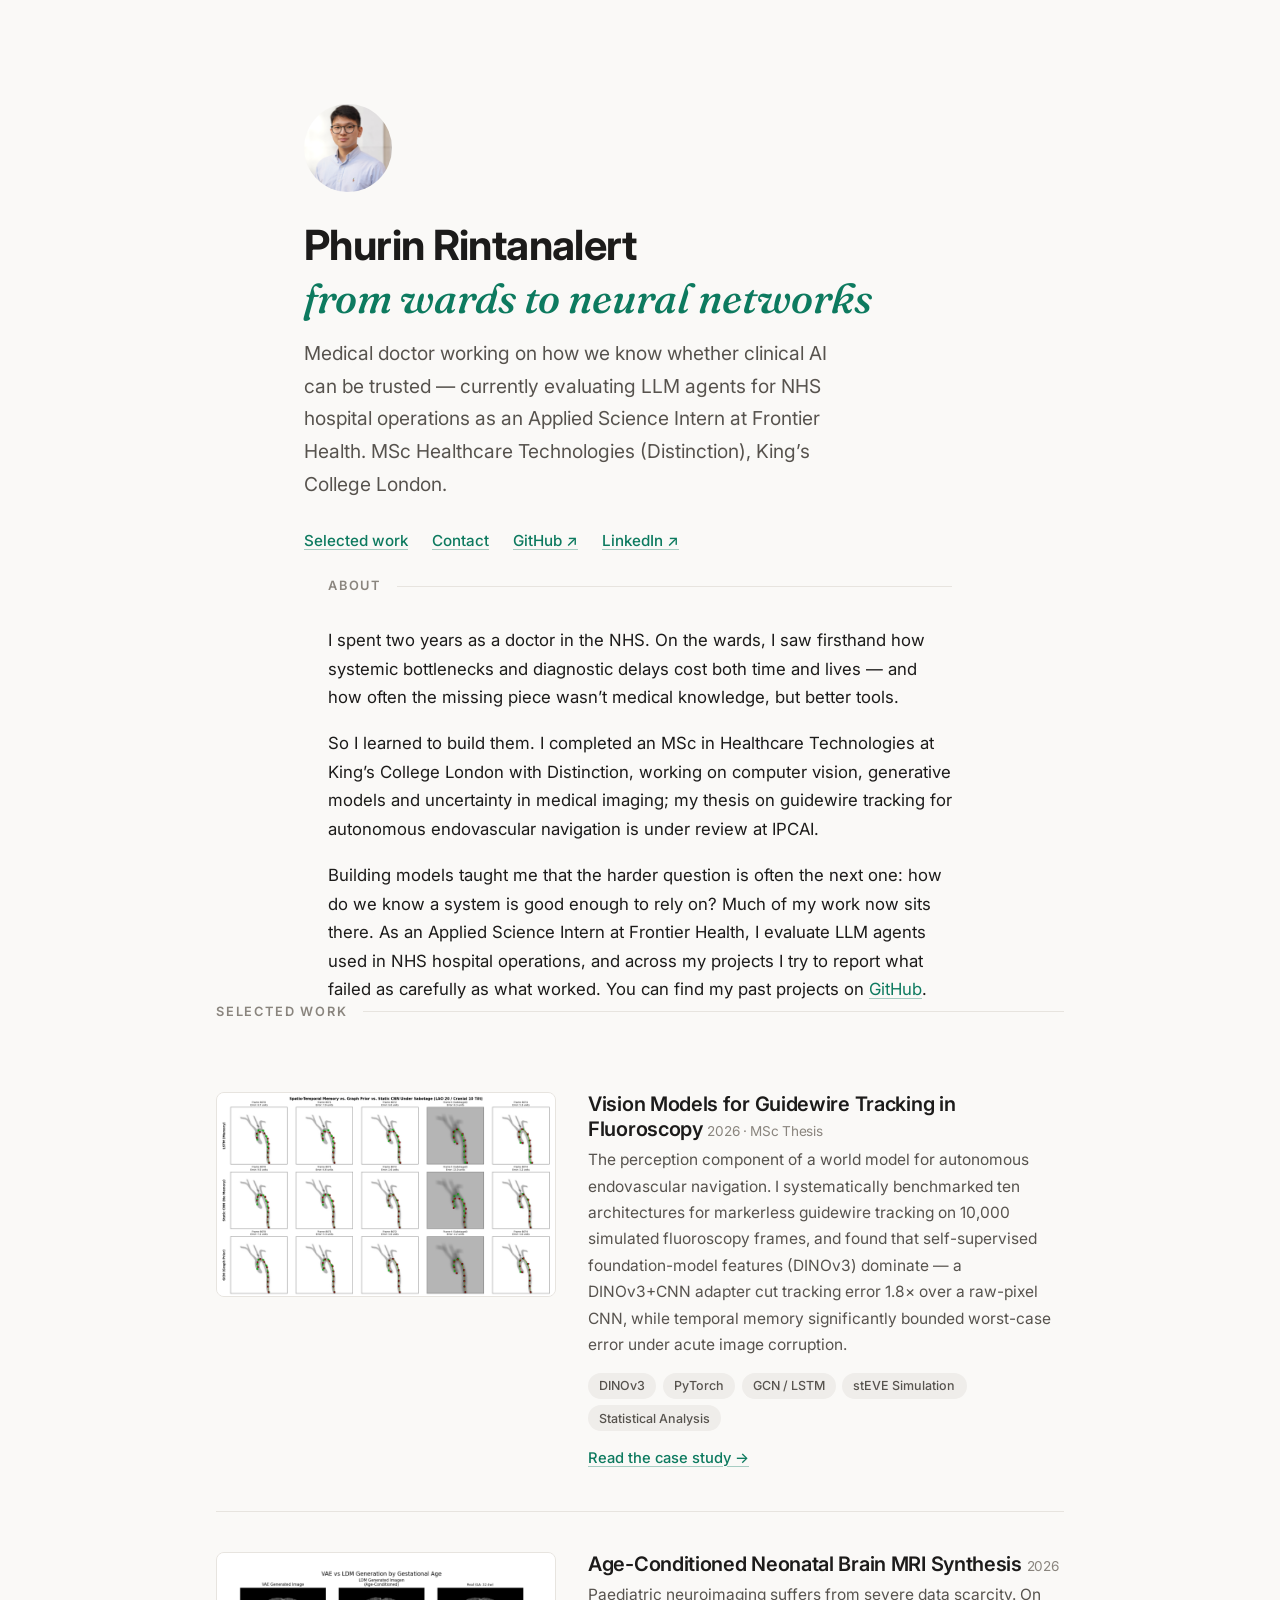
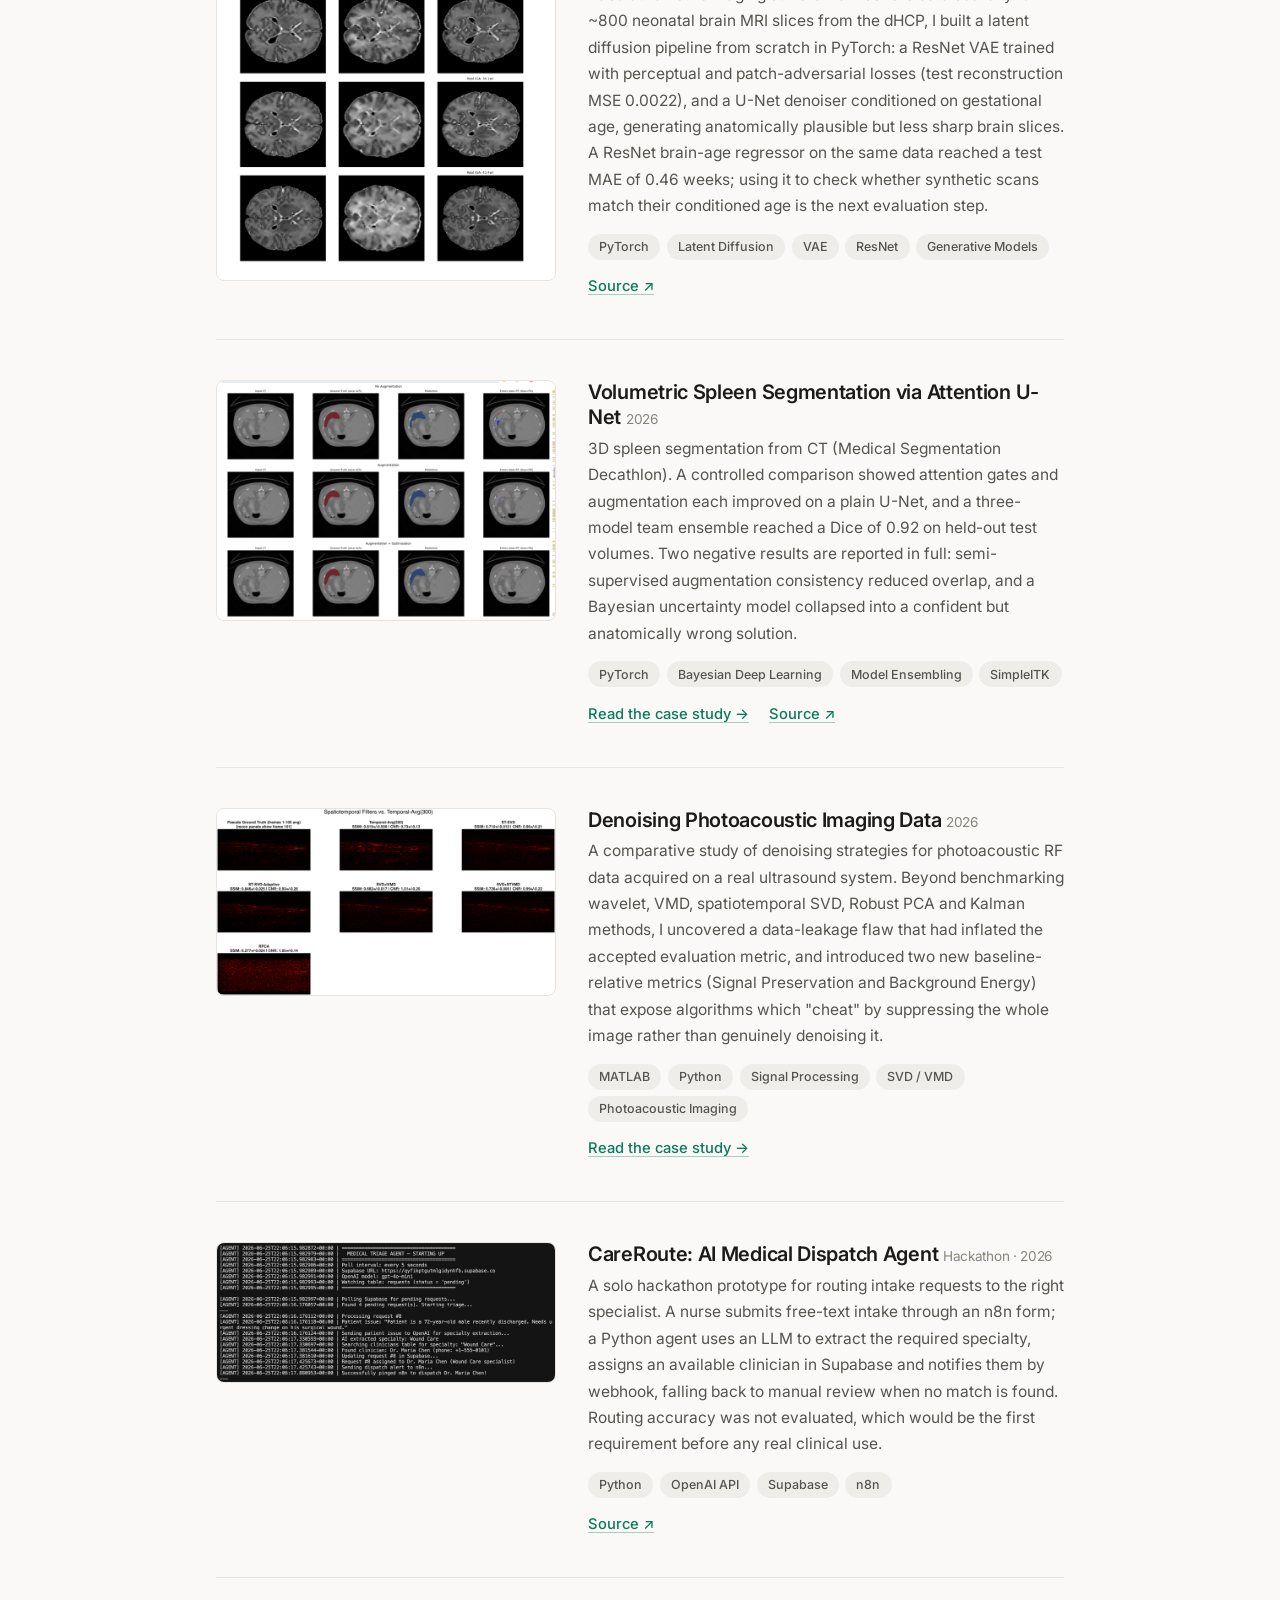
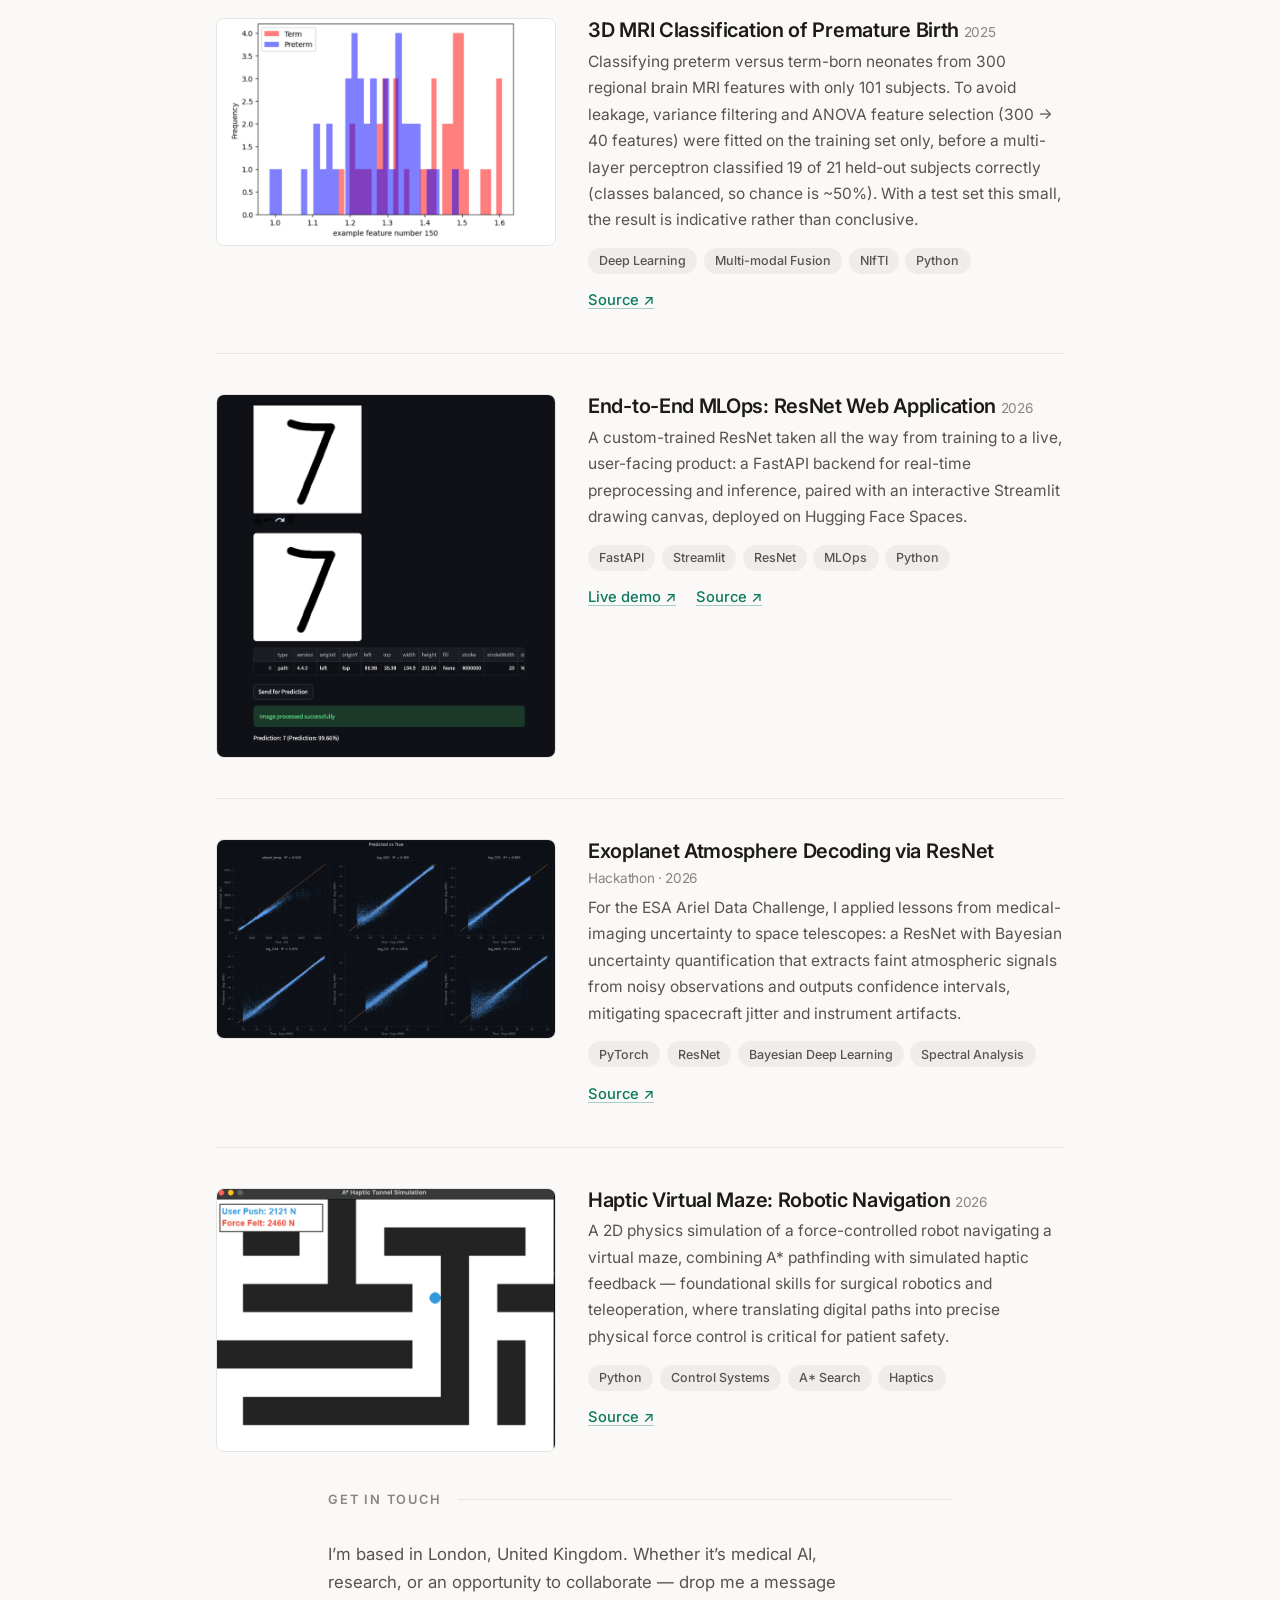
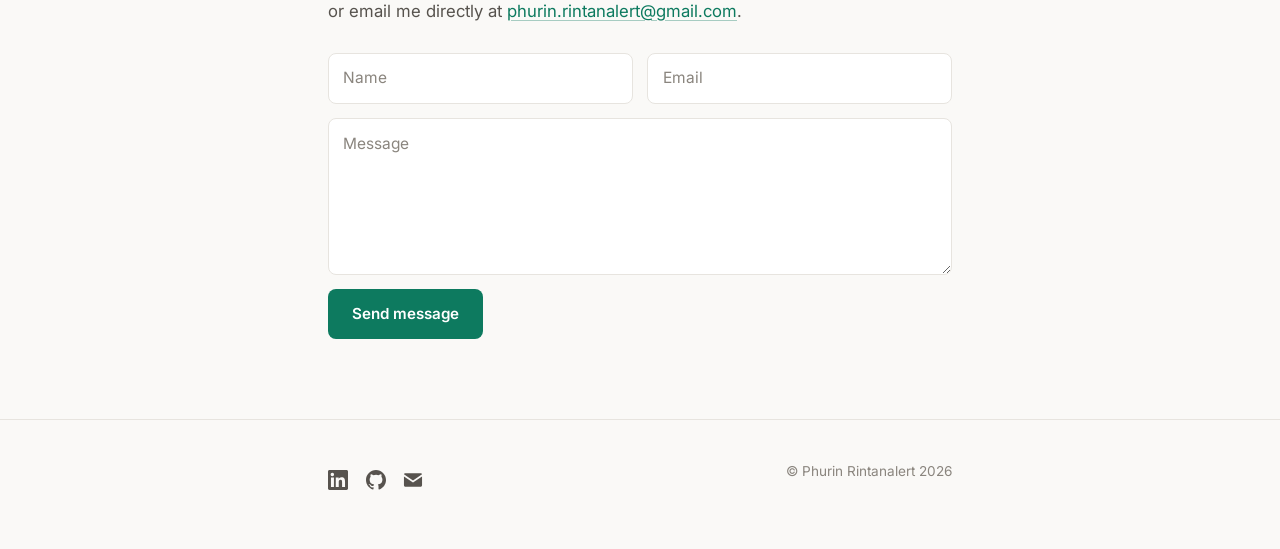
==== commit 9b710129: "Update meta tags and personal information in index.html Updated meta description and keywords for be" ====
--- a/index.html
+++ b/index.html
@@ -4,8 +4,8 @@
 	<meta charset="utf-8" />
 	<meta name="viewport" content="width=device-width, initial-scale=1" />
 	<title>Dr Phurin Rintanalert | Medical AI &amp; HealthTech Portfolio</title>
-	<meta name="description" content="Portfolio of Dr. Phurin Rintanalert, a Medical Doctor and AI enthusiast specializing in Medical Imaging, Deep Learning, and Healthcare Technology.">
-	<meta name="keywords" content="Medical Doctor, AI in Healthcare, Medical Imaging, PyTorch, Deep Learning, NHS, HealthTech, Computer Vision, Phurin Rintanalert">
+	<meta name="description" content="Portfolio of Phurin Rintanalert, a Medical Doctor currently working at Frontier Health on evaluation and reliability of AI systems in healthcare, with an MSc in Healthcare Technologies from King's College London.">
+	<meta name="keywords" content="Medical Doctor, AI in Healthcare, AI Evaluation, LLM Agents, PyTorch, Deep Learning, NHS, HealthTech, Computer Vision, Phurin Rintanalert">
 	<link rel="preconnect" href="https://fonts.googleapis.com">
 	<link rel="preconnect" href="https://fonts.gstatic.com" crossorigin>
 	<link href="https://fonts.googleapis.com/css2?family=Inter:wght@400;500;600;700&family=Fraunces:ital,wght@1,500&display=swap" rel="stylesheet">
@@ -15,8 +15,9 @@
 	  "@context": "https://schema.org",
 	  "@type": "Person",
 	  "name": "Phurin Rintanalert",
-	  "jobTitle": "Medical Doctor & Healthcare Technology MSc Student",
-	  "affiliation": "King's College London",
+	  "jobTitle": "Medical Doctor & Applied Science Intern",
+	  "affiliation": "Frontier Health, King's College London",
+	  "alumniOf": "King's College London",
 	  "url": "https://phurinrintanalert.github.io/",
 	  "sameAs": [
 	    "https://www.linkedin.com/in/phurin-rintanalert/",
@@ -33,7 +34,7 @@
 	<header class="hero wrap">
 		<img class="avatar" src="images/phu_avatar.png" alt="Portrait of Dr. Phurin Rintanalert" width="88" height="88" />
 		<h1>Phurin Rintanalert<br /><span class="accent">from wards to neural networks</span></h1>
-		<p class="tagline">Medical doctor building deep learning tools for medical imaging — currently completing an MSc in Healthcare Technologies at King&rsquo;s College London.</p>
+		<p class="tagline">Medical doctor working on how we know whether clinical AI can be trusted &mdash; currently evaluating LLM agents for NHS hospital operations as an Applied Science Intern at Frontier Health. MSc Healthcare Technologies (Distinction), King&rsquo;s College London.</p>
 		<nav aria-label="Main">
 			<a href="#work">Selected work</a>
 			<a href="#contact">Contact</a>
@@ -47,8 +48,8 @@
 		<section id="about" class="wrap about">
 			<h2 class="section-label">About</h2>
 			<p>I spent two years as a doctor in the NHS. On the wards, I saw firsthand how systemic bottlenecks and diagnostic delays cost both time and lives — and how often the missing piece wasn&rsquo;t medical knowledge, but better tools.</p>
-			<p>So I decided to learn to build them. I&rsquo;m now completing an MSc in Healthcare Technologies at King&rsquo;s College London, focusing on computer vision, generative AI, and deep learning applied to medical imaging.</p>
-			<p>My clinical background shapes everything I build: models that are not just technically rigorous, but clinically relevant and practically deployable. You can find my latest projects on <a href="https://github.com/phurinrintanalert" target="_blank" rel="noopener">GitHub</a>.</p>
+			<p>So I learned to build them. I completed an MSc in Healthcare Technologies at King&rsquo;s College London with Distinction, working on computer vision, generative models and uncertainty in medical imaging; my thesis on guidewire tracking for autonomous endovascular navigation is under review at IPCAI.</p>
+			<p>Building models taught me that the harder question is often the next one: how do we know a system is good enough to rely on? Much of my work now sits there. As an Applied Science Intern at Frontier Health, I evaluate LLM agents used in NHS hospital operations, and across my projects I try to report what failed as carefully as what worked. You can find my past projects on <a href="https://github.com/phurinrintanalert" target="_blank" rel="noopener">GitHub</a>.</p>
 		</section>
 
 		<section id="work" class="wrap-wide">
@@ -72,7 +73,7 @@
 				<img src="images/thumbs/LDM.png" alt="Synthetic neonatal brain MRI slices generated by a latent diffusion model" loading="lazy" />
 				<div>
 					<h3>Age-Conditioned Neonatal Brain MRI Synthesis <span class="year">2026</span></h3>
-					<p>Pediatric neuroimaging suffers from severe data scarcity. I built an end-to-end PyTorch pipeline that synthesizes gestational-age-conditioned neonatal brain MRIs with latent diffusion — a custom age-conditioned U-Net and a VAE optimized to eliminate upscaling artifacts — then validated image quality with an auxiliary ResNet performing brain-age estimation on the synthetic scans.</p>
+					<p>Paediatric neuroimaging suffers from severe data scarcity. On ~800 neonatal brain MRI slices from the dHCP, I built a latent diffusion pipeline from scratch in PyTorch: a ResNet VAE trained with perceptual and patch-adversarial losses (test reconstruction MSE 0.0022), and a U-Net denoiser conditioned on gestational age, generating anatomically plausible but less sharp brain slices. A ResNet brain-age regressor on the same data reached a test MAE of 0.46 weeks; using it to check whether synthetic scans match their conditioned age is the next evaluation step.</p>
 					<ul class="tags">
 						<li>PyTorch</li><li>Latent Diffusion</li><li>VAE</li><li>ResNet</li><li>Generative Models</li>
 					</ul>
@@ -86,7 +87,7 @@
 				<img src="images/thumbs/Spleen.png" alt="3D spleen segmentation overlaid on abdominal CT scans" loading="lazy" />
 				<div>
 					<h3>Volumetric Spleen Segmentation via Attention U-Net <span class="year">2026</span></h3>
-					<p>3D segmentation of the spleen from highly variable CT scans, benchmarking five models against a baseline U-Net — from attention gating and augmentation-consistency training to a dual-head Bayesian network that tells clinicians <em>when</em> it is unsure, separating model ignorance from scan artifacts.</p>
+					<p>3D spleen segmentation from CT (Medical Segmentation Decathlon). A controlled comparison showed attention gates and augmentation each improved on a plain U-Net, and a three-model team ensemble reached a Dice of 0.92 on held-out test volumes. Two negative results are reported in full: semi-supervised augmentation consistency reduced overlap, and a Bayesian uncertainty model collapsed into a confident but anatomically wrong solution.</p>
 					<ul class="tags">
 						<li>PyTorch</li><li>Bayesian Deep Learning</li><li>Model Ensembling</li><li>SimpleITK</li>
 					</ul>
@@ -115,7 +116,7 @@
 				<img src="images/thumbs/careroute.png" alt="CareRoute AI medical dispatch agent output screenshot" loading="lazy" />
 				<div>
 					<h3>CareRoute: AI Medical Dispatch Agent <span class="year">Hackathon &middot; 2026</span></h3>
-					<p>An autonomous triage pipeline that routes urgent patient requests to the right specialist without human hands. A nurse submits plain-text intake through an n8n form; a Python agent reads it, uses an LLM to extract the required specialty, assigns an available clinician in Supabase, and fires a webhook that instantly notifies the doctor by email or SMS.</p>
+					<p>A solo hackathon prototype for routing intake requests to the right specialist. A nurse submits free-text intake through an n8n form; a Python agent uses an LLM to extract the required specialty, assigns an available clinician in Supabase and notifies them by webhook, falling back to manual review when no match is found. Routing accuracy was not evaluated, which would be the first requirement before any real clinical use.</p>
 					<ul class="tags">
 						<li>Python</li><li>OpenAI API</li><li>Supabase</li><li>n8n</li>
 					</ul>
@@ -129,7 +130,7 @@
 				<img src="images/thumbs/neonate.png" alt="Multi-modal MRI features used to classify premature birth" loading="lazy" />
 				<div>
 					<h3>3D MRI Classification of Premature Birth <span class="year">2025</span></h3>
-					<p>A multi-modal deep learning pipeline predicting prematurity status from brain MRI. Feature selection collapses dimensionality before a custom multi-layer perceptron classifies — reaching 90% validation accuracy on a highly complex task.</p>
+					<p>Classifying preterm versus term-born neonates from 300 regional brain MRI features with only 101 subjects. To avoid leakage, variance filtering and ANOVA feature selection (300 &rarr; 40 features) were fitted on the training set only, before a multi-layer perceptron classified 19 of 21 held-out subjects correctly (classes balanced, so chance is ~50%). With a test set this small, the result is indicative rather than conclusive.</p>
 					<ul class="tags">
 						<li>Deep Learning</li><li>Multi-modal Fusion</li><li>NIfTI</li><li>Python</li>
 					</ul>
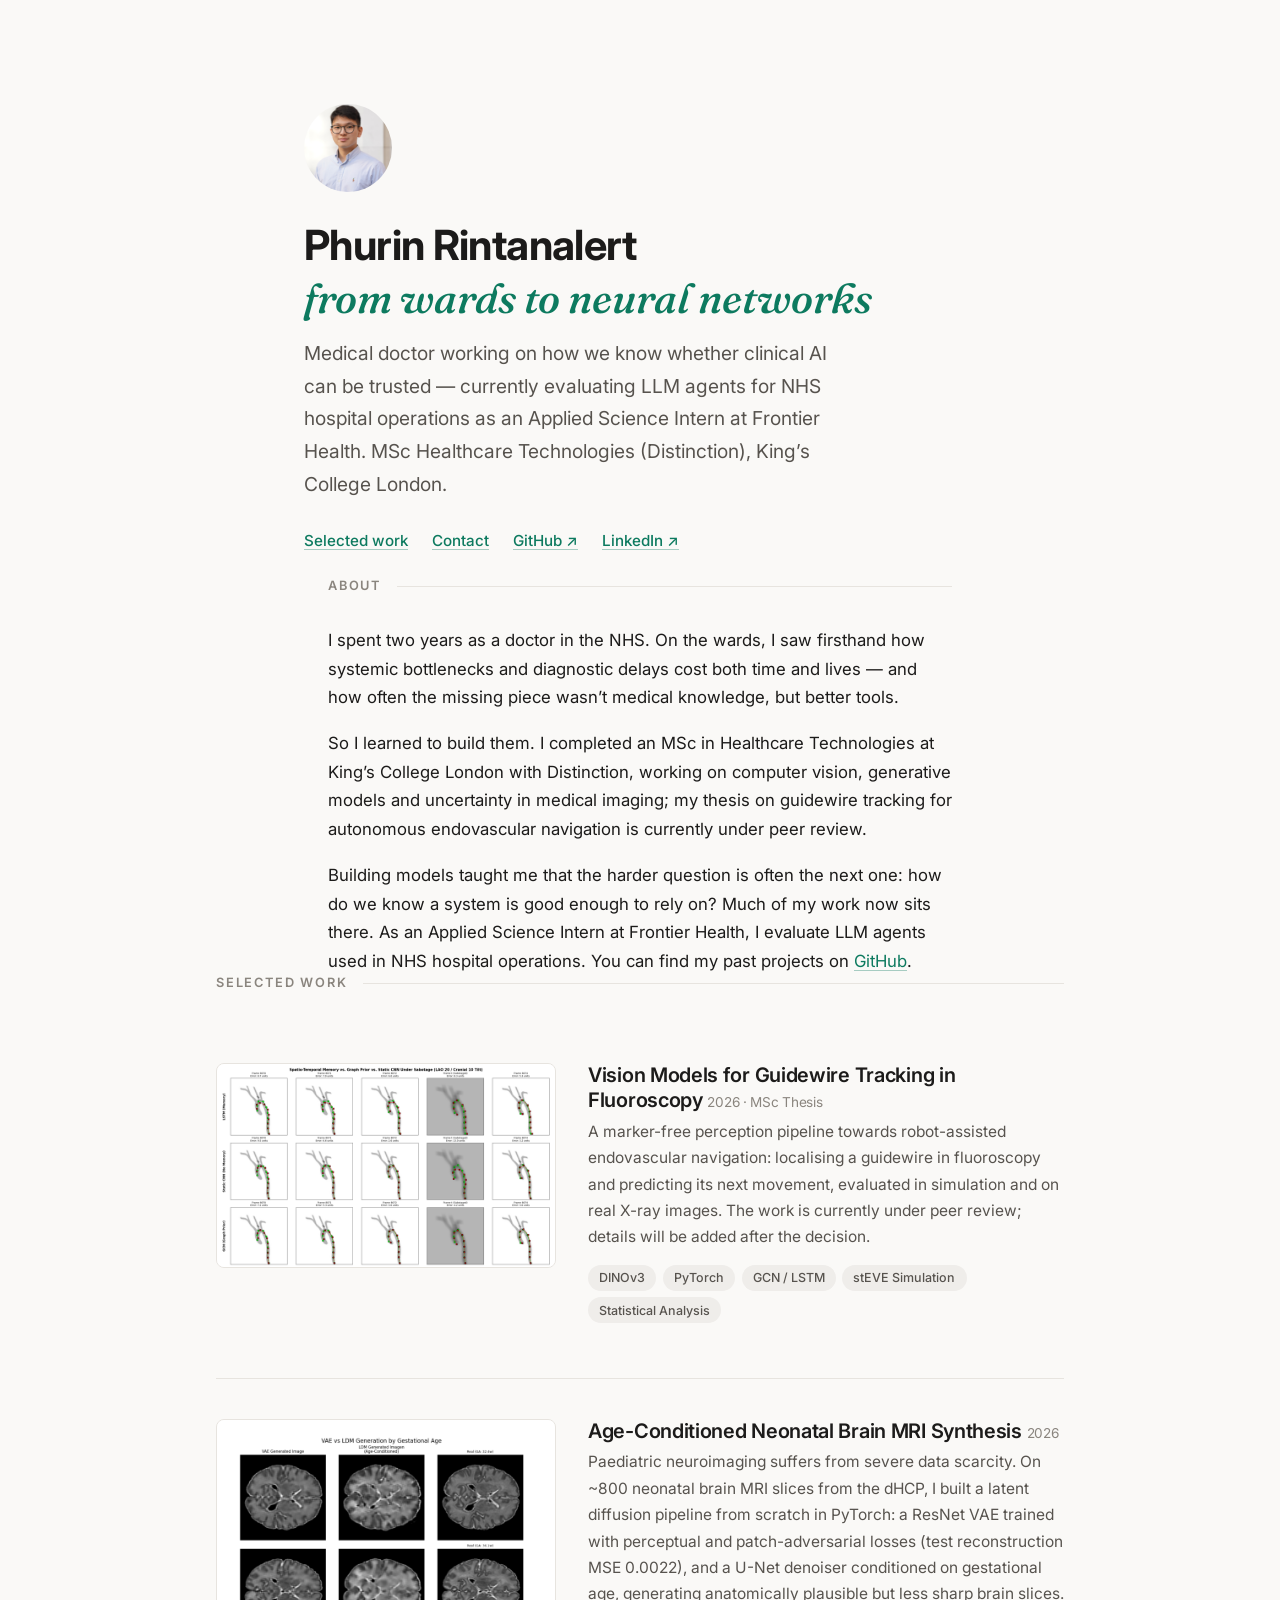
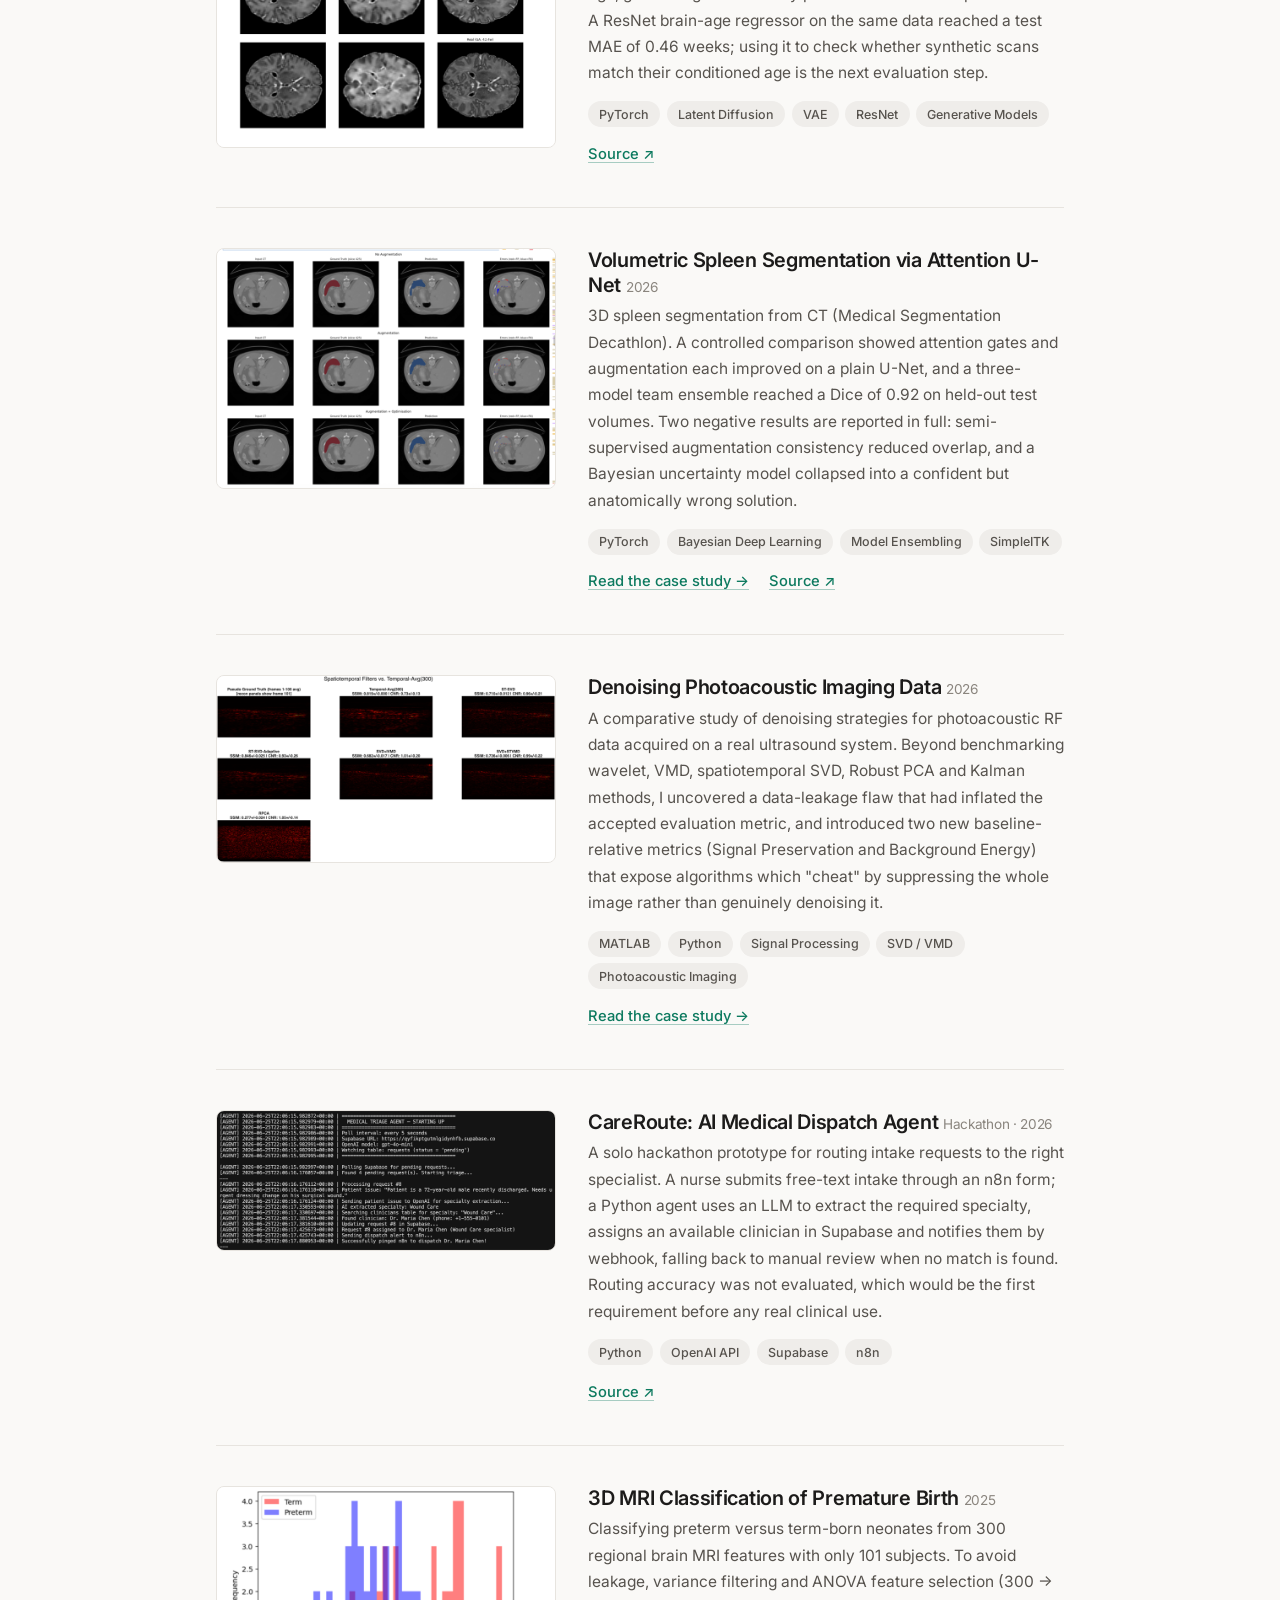
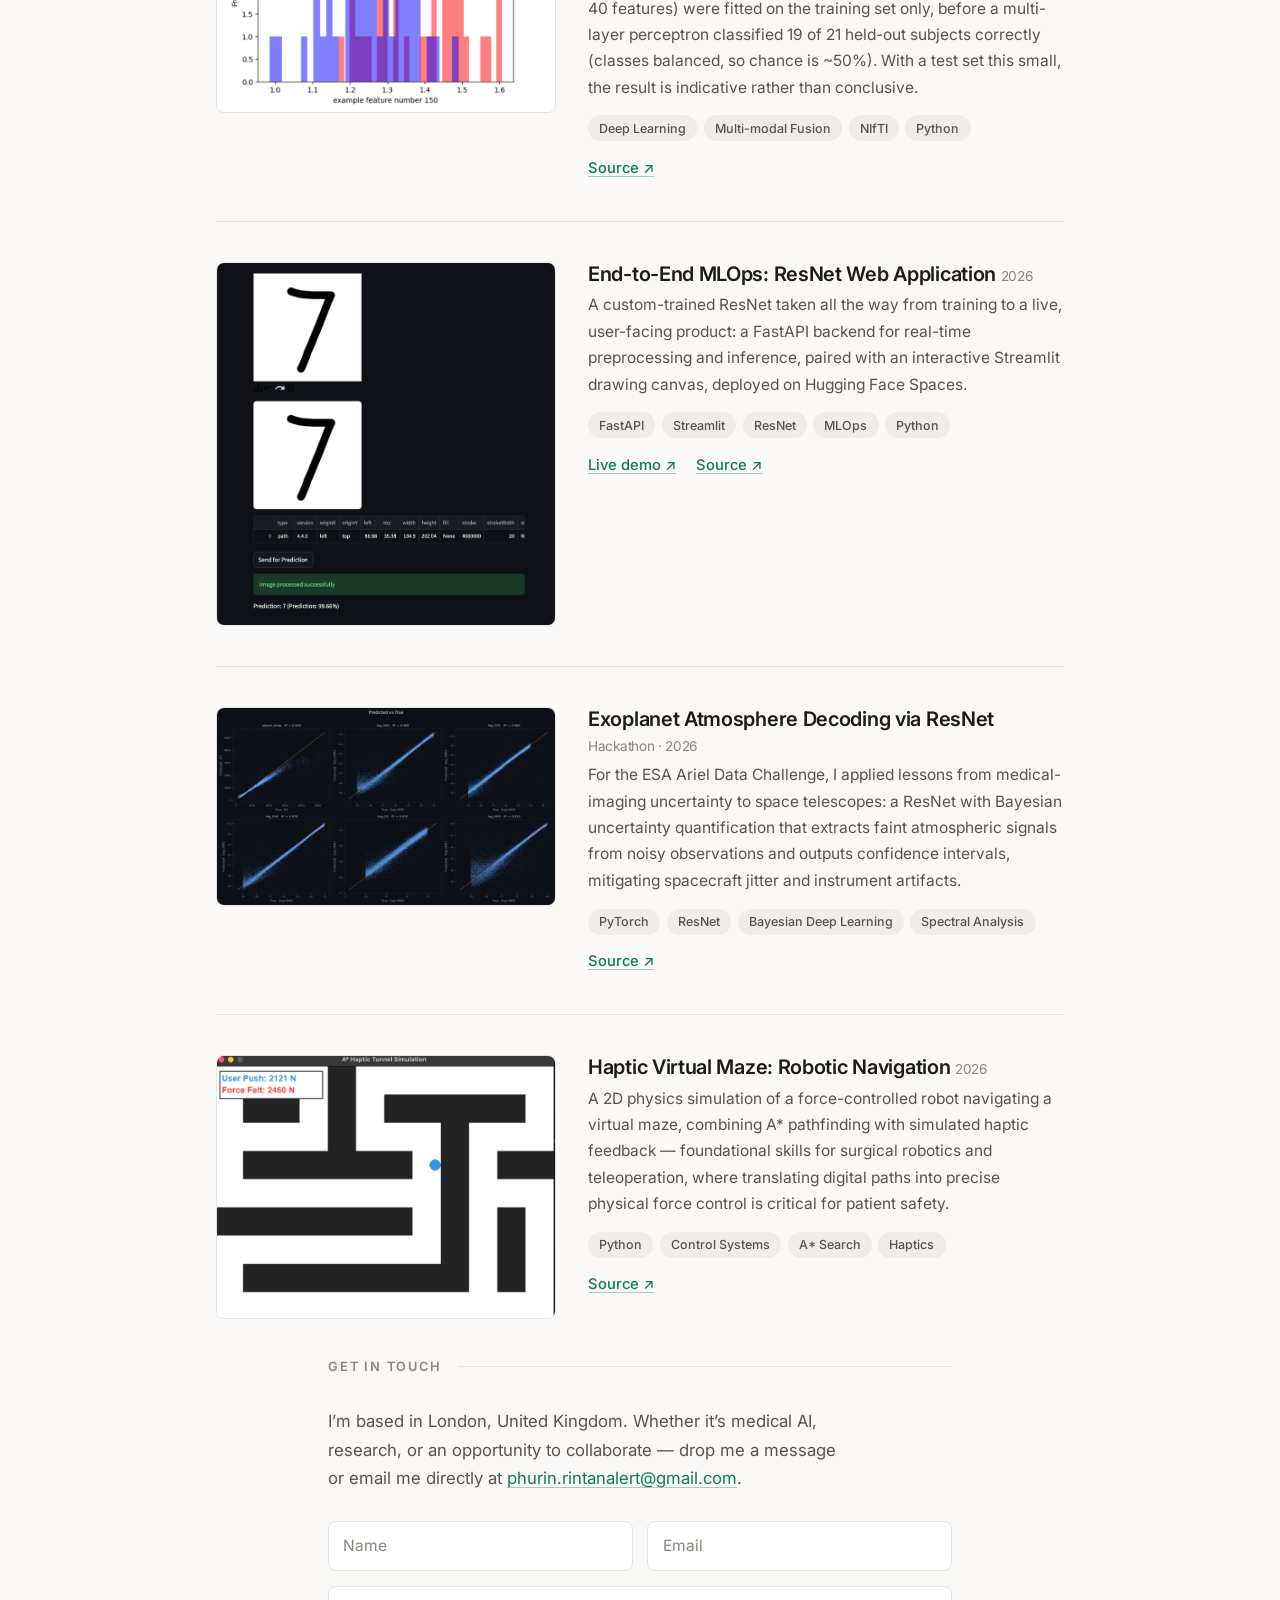
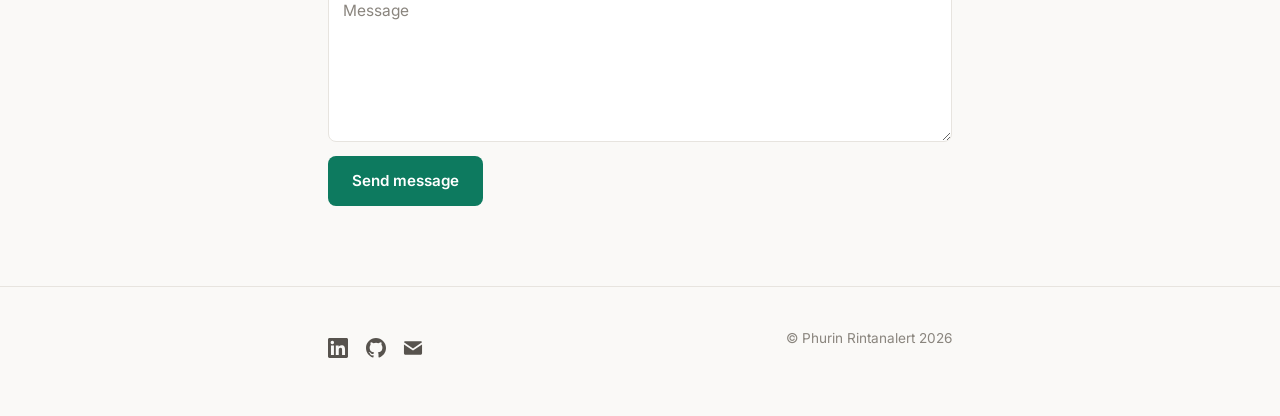
==== commit 03b1ed6a: "Revise content in About section and project descriptions Updated the content in the 'About' section " ====
--- a/index.html
+++ b/index.html
@@ -48,8 +48,8 @@
 		<section id="about" class="wrap about">
 			<h2 class="section-label">About</h2>
 			<p>I spent two years as a doctor in the NHS. On the wards, I saw firsthand how systemic bottlenecks and diagnostic delays cost both time and lives — and how often the missing piece wasn&rsquo;t medical knowledge, but better tools.</p>
-			<p>So I learned to build them. I completed an MSc in Healthcare Technologies at King&rsquo;s College London with Distinction, working on computer vision, generative models and uncertainty in medical imaging; my thesis on guidewire tracking for autonomous endovascular navigation is under review at IPCAI.</p>
-			<p>Building models taught me that the harder question is often the next one: how do we know a system is good enough to rely on? Much of my work now sits there. As an Applied Science Intern at Frontier Health, I evaluate LLM agents used in NHS hospital operations, and across my projects I try to report what failed as carefully as what worked. You can find my past projects on <a href="https://github.com/phurinrintanalert" target="_blank" rel="noopener">GitHub</a>.</p>
+			<p>So I learned to build them. I completed an MSc in Healthcare Technologies at King&rsquo;s College London with Distinction, working on computer vision, generative models and uncertainty in medical imaging; my thesis on guidewire tracking for autonomous endovascular navigation is currently under peer review.</p>
+			<p>Building models taught me that the harder question is often the next one: how do we know a system is good enough to rely on? Much of my work now sits there. As an Applied Science Intern at Frontier Health, I evaluate LLM agents used in NHS hospital operations. You can find my past projects on <a href="https://github.com/phurinrintanalert" target="_blank" rel="noopener">GitHub</a>.</p>
 		</section>
 
 		<section id="work" class="wrap-wide">
@@ -59,13 +59,10 @@
 				<img src="images/thumbs/fluoro.png" alt="Guidewire tracking predictions overlaid on simulated fluoroscopy frames" loading="lazy" />
 				<div>
 					<h3>Vision Models for Guidewire Tracking in Fluoroscopy <span class="year">2026 &middot; MSc Thesis</span></h3>
-					<p>The perception component of a world model for autonomous endovascular navigation. I systematically benchmarked ten architectures for markerless guidewire tracking on 10,000 simulated fluoroscopy frames, and found that self-supervised foundation-model features (DINOv3) dominate — a DINOv3+CNN adapter cut tracking error 1.8&times; over a raw-pixel CNN, while temporal memory significantly bounded worst-case error under acute image corruption.</p>
+					<p>A marker-free perception pipeline towards robot-assisted endovascular navigation: localising a guidewire in fluoroscopy and predicting its next movement, evaluated in simulation and on real X-ray images. The work is currently under peer review; details will be added after the decision.</p>
 					<ul class="tags">
 						<li>DINOv3</li><li>PyTorch</li><li>GCN / LSTM</li><li>stEVE Simulation</li><li>Statistical Analysis</li>
 					</ul>
-					<div class="project-links">
-						<a href="fluoroscopy_tracking.html">Read the case study&nbsp;&#8594;</a>
-					</div>
 				</div>
 			</article>
 
